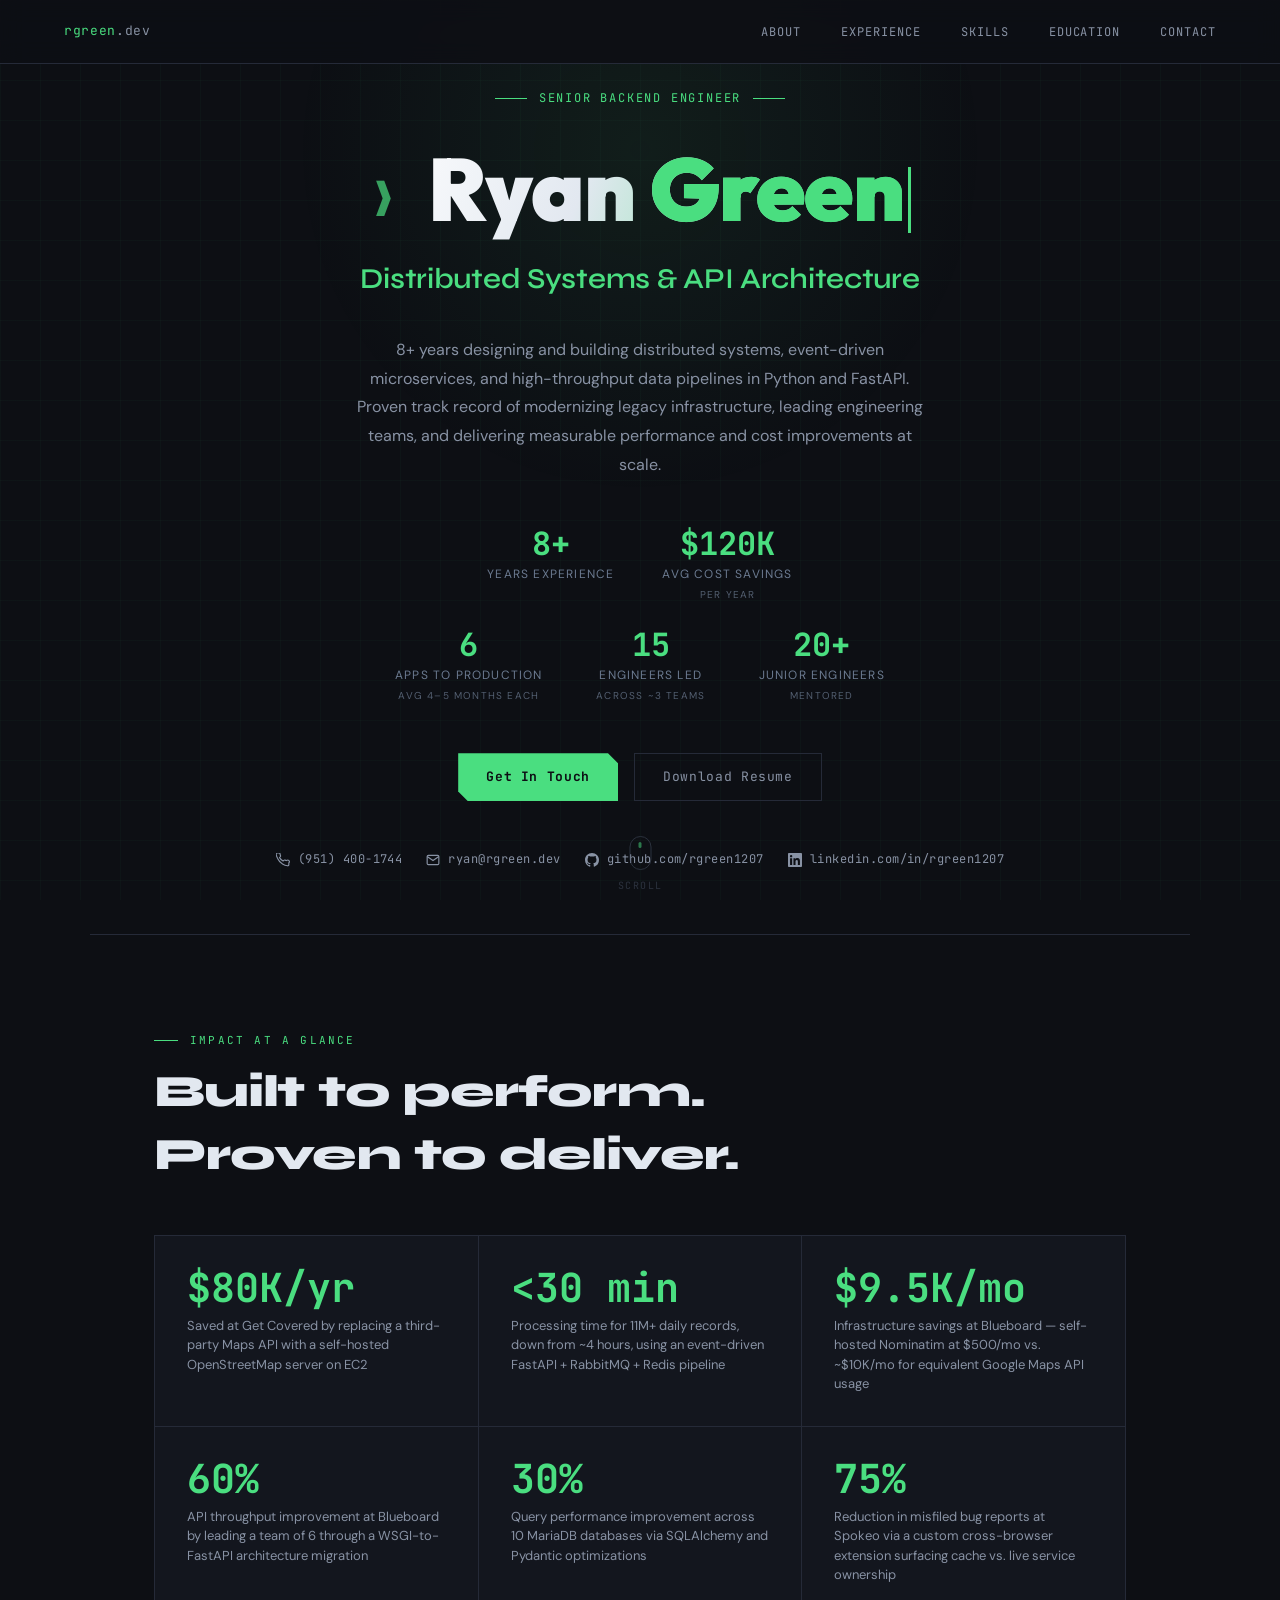
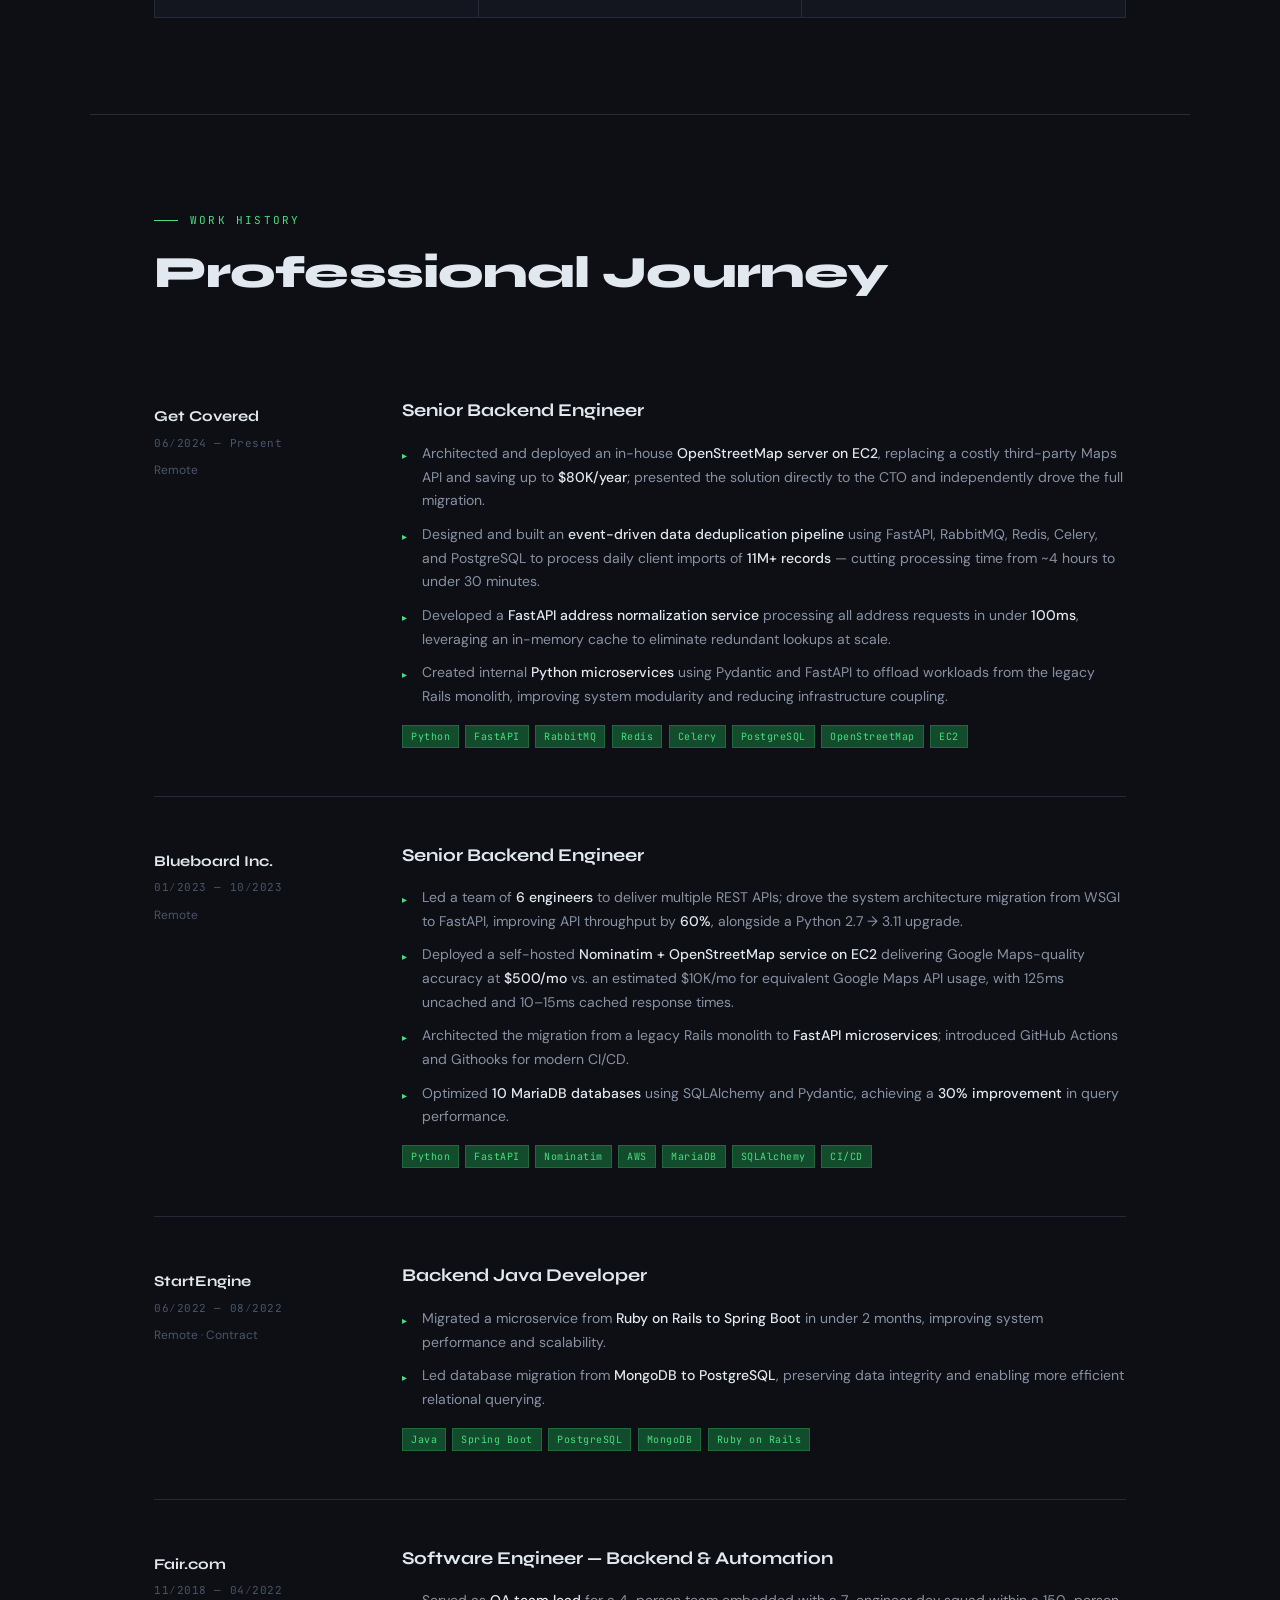
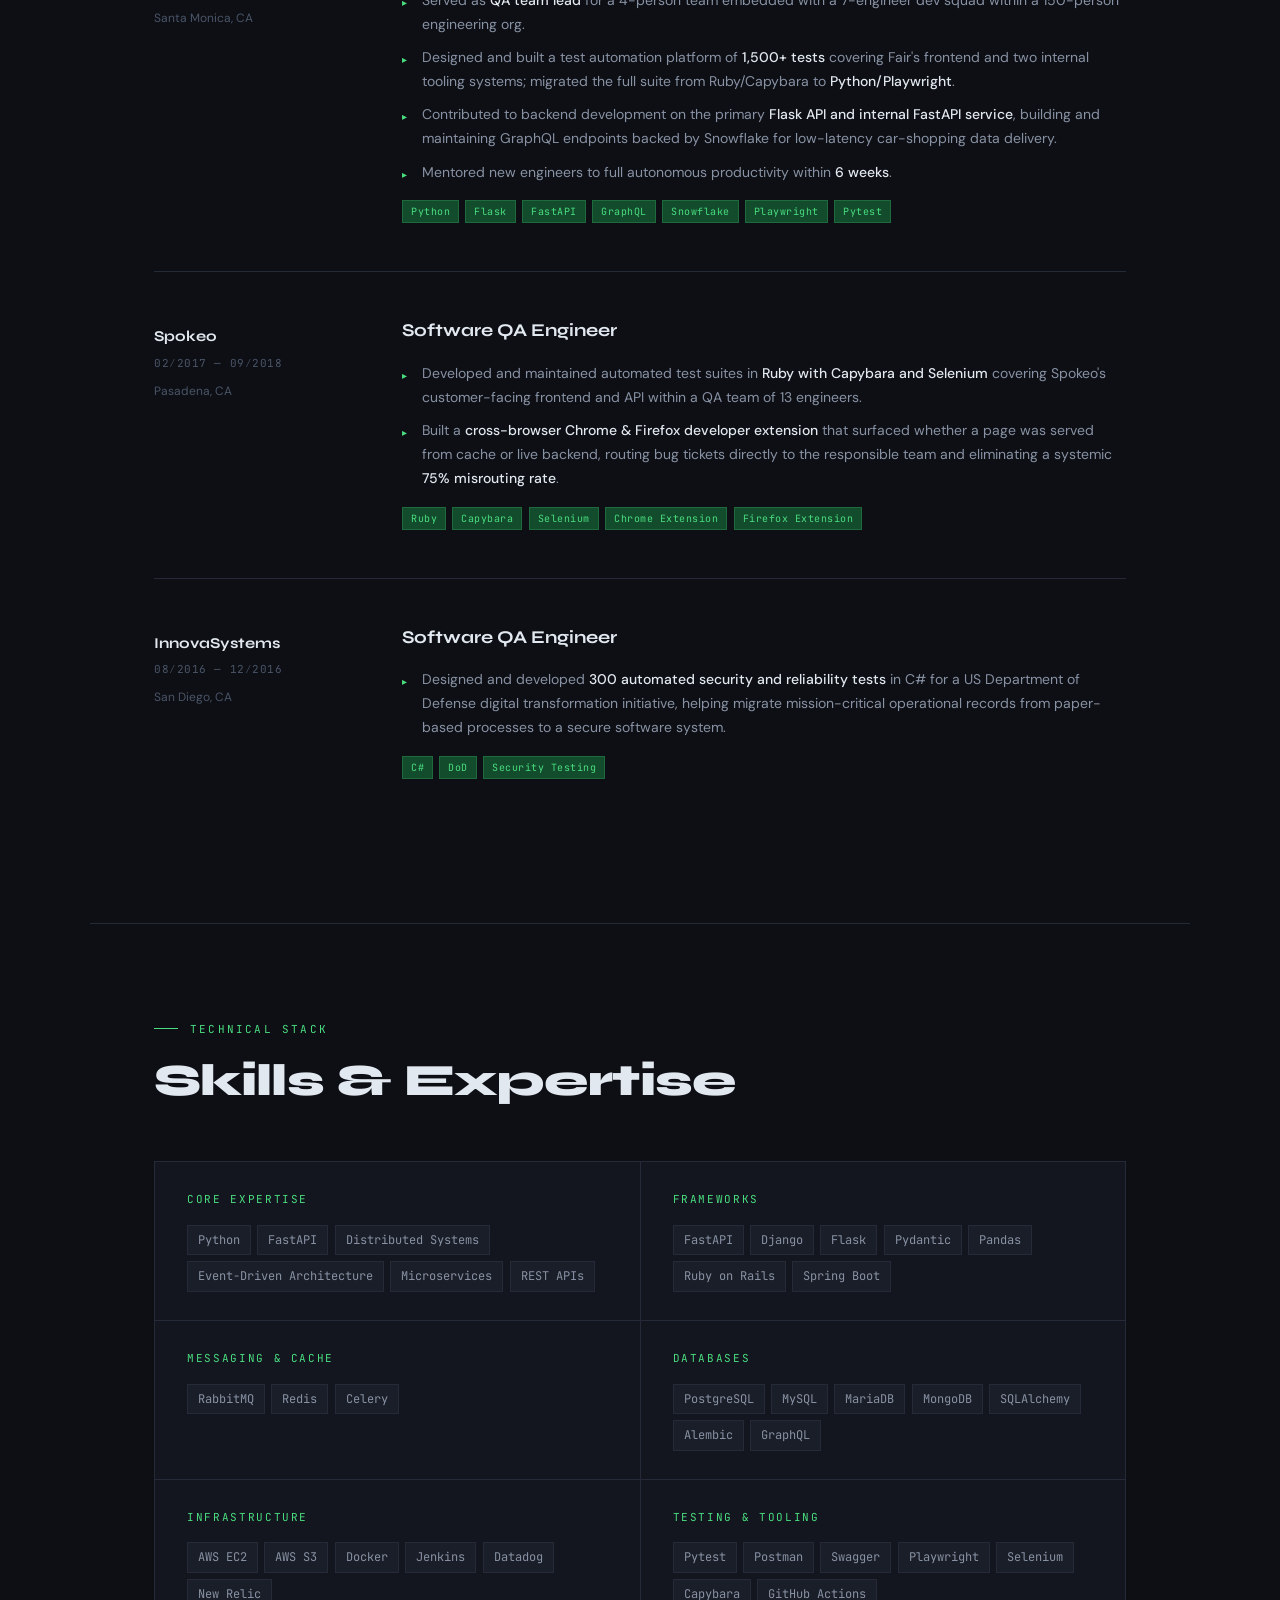
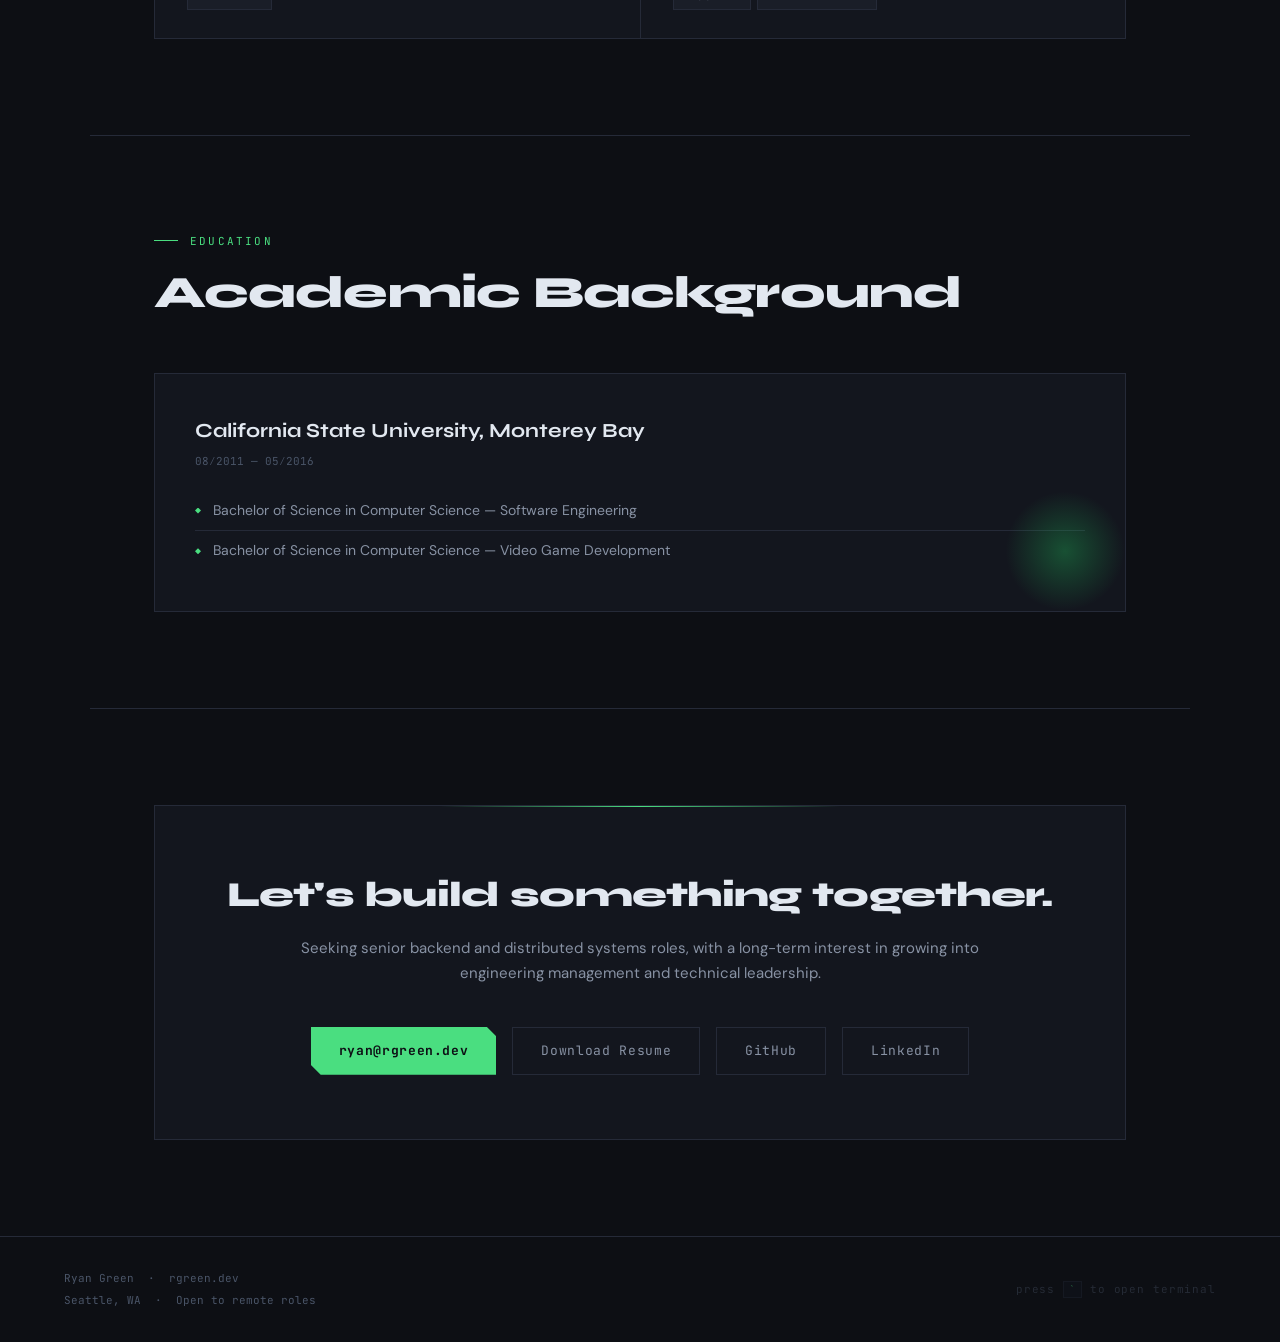
==== index.html @ dad0d062 "Update fmt.Println message from 'Hello' to 'Goodbye'" ====
<!DOCTYPE html>
<html lang="en">
<head>
  <meta charset="UTF-8">
  <meta name="viewport" content="width=device-width, initial-scale=1.0">
  <meta name="format-detection" content="telephone=no, date=no, address=no, email=no">
  <title>Ryan Green — Senior Backend Engineer</title>
  <link href="https://fonts.googleapis.com/css2?family=JetBrains+Mono:wght@300;400;500;700&family=Outfit:wght@700;800;900&family=Syne:wght@400;600;700;800&family=DM+Sans:ital,wght@0,300;0,400;0,500;1,300&display=swap" rel="stylesheet">
  <link rel="stylesheet" href="style.css">
</head>
<body>

  <!-- NAV -->
  <nav>
    <div class="nav-logo">rgreen<span>.dev</span></div>
    <ul class="nav-links">
      <li><a href="#about">About</a></li>
      <li><a href="#experience">Experience</a></li>
      <li><a href="#skills">Skills</a></li>
      <li><a href="#education">Education</a></li>
      <li><a href="#contact">Contact</a></li>
    </ul>
  </nav>

  <!-- HERO -->
  <div class="hero" id="about">
    <div class="hero-glow"></div>
    <div class="hero-content">
      <div class="hero-eyebrow">Senior Backend Engineer</div>
      <h1 class="hero-name" id="hero-name"><span class="hero-name-prompt">&#x276F;&nbsp;</span><span id="hero-name-text"><span id="name-ryan"></span><span id="name-green"></span></span><span class="hero-name-cursor" id="hero-cursor"></span></h1>
      <div class="hero-title">Distributed Systems &amp; API Architecture</div>
      <p class="hero-summary">
        8+ years designing and building distributed systems, event-driven microservices, and high-throughput data pipelines in Python and FastAPI. Proven track record of modernizing legacy infrastructure, leading engineering teams, and delivering measurable performance and cost improvements at scale.
      </p>
      <div class="hero-stats">
        <div class="hero-stats-row row-2">
          <div class="stat">
            <span class="stat-num">8+</span>
            <span class="stat-label">Years Experience</span>
          </div>
          <div class="stat">
            <span class="stat-num">$120K</span>
            <span class="stat-label">Avg Cost Savings<br><span style="font-size:10px;opacity:0.75">per year</span></span>
          </div>
        </div>
        <div class="hero-stats-row row-3">
          <div class="stat">
            <span class="stat-num">6</span>
            <span class="stat-label">Apps to Production<br><span style="font-size:10px;opacity:0.75">avg 4–5 months each</span></span>
          </div>
          <div class="stat">
            <span class="stat-num">15</span>
            <span class="stat-label">Engineers Led<br><span style="font-size:10px;opacity:0.75">across ~3 teams</span></span>
          </div>
          <div class="stat">
            <span class="stat-num">20+</span>
            <span class="stat-label">Junior Engineers<br><span style="font-size:10px;opacity:0.75">mentored</span></span>
          </div>
        </div>
      </div>
      <div class="hero-actions">
        <a href="mailto:ryan@rgreen.dev" class="btn-primary">Get In Touch</a>
        <a href="RyanGreen_Resume.pdf" class="btn-secondary" download>Download Resume</a>
      </div>
      <div class="contact-bar">
        <a href="tel:+19514001744" class="contact-link">
          <svg viewBox="0 0 24 24" fill="none" stroke="currentColor" stroke-width="2"><path d="M22 16.92v3a2 2 0 01-2.18 2 19.79 19.79 0 01-8.63-3.07A19.5 19.5 0 013.07 9.81a19.79 19.79 0 01-3.07-8.68A2 2 0 012 0h3a2 2 0 012 1.72c.127.96.361 1.903.7 2.81a2 2 0 01-.45 2.11L6.09 7.91a16 16 0 006 6l1.27-1.27a2 2 0 012.11-.45c.907.339 1.85.573 2.81.7A2 2 0 0122 16.92z"/></svg>
          (951) 400-1744
        </a>
        <a href="mailto:ryan@rgreen.dev" class="contact-link">
          <svg viewBox="0 0 24 24" fill="none" stroke="currentColor" stroke-width="2"><path d="M4 4h16c1.1 0 2 .9 2 2v12c0 1.1-.9 2-2 2H4c-1.1 0-2-.9-2-2V6c0-1.1.9-2 2-2z"/><polyline points="22,6 12,13 2,6"/></svg>
          <span class="__cf_email__" data-cfemail="02707b636c4270657067676c2c666774">ryan@rgreen.dev</span>
        </a>
        <a href="https://github.com/rgreen1207" class="contact-link" target="_blank">
          <svg viewBox="0 0 24 24" fill="currentColor"><path d="M12 0C5.37 0 0 5.37 0 12c0 5.31 3.435 9.795 8.205 11.385.6.105.825-.255.825-.57 0-.285-.015-1.23-.015-2.235-3.015.555-3.795-.735-4.035-1.41-.135-.345-.72-1.41-1.23-1.695-.42-.225-1.02-.78-.015-.795.945-.015 1.62.87 1.845 1.23 1.08 1.815 2.805 1.305 3.495.99.105-.78.42-1.305.765-1.605-2.67-.3-5.46-1.335-5.46-5.925 0-1.305.465-2.385 1.23-3.225-.12-.3-.54-1.53.12-3.18 0 0 1.005-.315 3.3 1.23.96-.27 1.98-.405 3-.405s2.04.135 3 .405c2.295-1.56 3.3-1.23 3.3-1.23.66 1.65.24 2.88.12 3.18.765.84 1.23 1.905 1.23 3.225 0 4.605-2.805 5.625-5.475 5.925.435.375.81 1.095.81 2.22 0 1.605-.015 2.895-.015 3.3 0 .315.225.69.825.57A12.02 12.02 0 0024 12c0-6.63-5.37-12-12-12z"/></svg>
          github.com/rgreen1207
        </a>
        <a href="https://linkedin.com/in/rgreen1207" class="contact-link" target="_blank">
          <svg viewBox="0 0 24 24" fill="currentColor"><path d="M20.447 20.452h-3.554v-5.569c0-1.328-.027-3.037-1.852-3.037-1.853 0-2.136 1.445-2.136 2.939v5.667H9.351V9h3.414v1.561h.046c.477-.9 1.637-1.85 3.37-1.85 3.601 0 4.267 2.37 4.267 5.455v6.286zM5.337 7.433a2.062 2.062 0 01-2.063-2.065 2.064 2.064 0 112.063 2.065zm1.782 13.019H3.555V9h3.564v11.452zM22.225 0H1.771C.792 0 0 .774 0 1.729v20.542C0 23.227.792 24 1.771 24h20.451C23.2 24 24 23.227 24 22.271V1.729C24 .774 23.2 0 22.222 0h.003z"/></svg>
          linkedin.com/in/rgreen1207
        </a>
      </div>
    </div>
    <div class="scroll-indicator">
      <div class="scroll-mouse"></div>
      <span>Scroll</span>
    </div>
  </div>

  <div class="divider"></div>

  <!-- HIGHLIGHTS -->
  <section id="highlights" style="padding-bottom: 0;">
    <div class="section-label">Impact at a Glance</div>
    <h2 class="section-title">Built to perform.<br>Proven to deliver.</h2>
    <div class="highlights reveal">
      <div class="highlight-card">
        <div class="highlight-num">$80K/yr</div>
        <div class="highlight-label">Saved at Get Covered by replacing a third-party Maps API with a self-hosted OpenStreetMap server on EC2</div>
      </div>
      <div class="highlight-card">
        <div class="highlight-num">&lt;30 min</div>
        <div class="highlight-label">Processing time for 11M+ daily records, down from ~4 hours, using an event-driven FastAPI + RabbitMQ + Redis pipeline</div>
      </div>
      <div class="highlight-card">
        <div class="highlight-num">$9.5K/mo</div>
        <div class="highlight-label">Infrastructure savings at Blueboard — self-hosted Nominatim at $500/mo vs. ~$10K/mo for equivalent Google Maps API usage</div>
      </div>
      <div class="highlight-card">
        <div class="highlight-num">60%</div>
        <div class="highlight-label">API throughput improvement at Blueboard by leading a team of 6 through a WSGI-to-FastAPI architecture migration</div>
      </div>
      <div class="highlight-card">
        <div class="highlight-num">30%</div>
        <div class="highlight-label">Query performance improvement across 10 MariaDB databases via SQLAlchemy and Pydantic optimizations</div>
      </div>
      <div class="highlight-card">
        <div class="highlight-num">75%</div>
        <div class="highlight-label">Reduction in misfiled bug reports at Spokeo via a custom cross-browser extension surfacing cache vs. live service ownership</div>
      </div>
    </div>
  </section>

  <div class="divider" style="margin-top: 6rem;"></div>

  <!-- EXPERIENCE -->
  <section id="experience">
    <div class="section-label">Work History</div>
    <h2 class="section-title">Professional Journey</h2>

    <div class="experience-list">

      <div class="exp-item reveal">
        <div class="exp-meta">
          <div class="exp-company">Get Covered</div>
          <div class="exp-dates"><span x-apple-data-detectors="false" style="-webkit-text-size-adjust:none;">06⁄2024 — Present</span></div>
          <div class="exp-location">Remote</div>
        </div>
        <div>
          <div class="exp-role">Senior Backend Engineer</div>
          <ul class="exp-bullets">
            <li>Architected and deployed an in-house <strong>OpenStreetMap server on EC2</strong>, replacing a costly third-party Maps API and saving up to <strong>$80K/year</strong>; presented the solution directly to the CTO and independently drove the full migration.</li>
            <li>Designed and built an <strong>event-driven data deduplication pipeline</strong> using FastAPI, RabbitMQ, Redis, Celery, and PostgreSQL to process daily client imports of <strong>11M+ records</strong> — cutting processing time from ~4 hours to under 30 minutes.</li>
            <li>Developed a <strong>FastAPI address normalization service</strong> processing all address requests in under <strong>100ms</strong>, leveraging an in-memory cache to eliminate redundant lookups at scale.</li>
            <li>Created internal <strong>Python microservices</strong> using Pydantic and FastAPI to offload workloads from the legacy Rails monolith, improving system modularity and reducing infrastructure coupling.</li>
          </ul>
          <div class="exp-tags">
            <span class="tag">Python</span><span class="tag">FastAPI</span><span class="tag">RabbitMQ</span><span class="tag">Redis</span><span class="tag">Celery</span><span class="tag">PostgreSQL</span><span class="tag">OpenStreetMap</span><span class="tag">EC2</span>
          </div>
        </div>
      </div>

      <div class="exp-item reveal">
        <div class="exp-meta">
          <div class="exp-company">Blueboard Inc.</div>
          <div class="exp-dates"><span x-apple-data-detectors="false" style="-webkit-text-size-adjust:none;">01⁄2023 — 10⁄2023</span></div>
          <div class="exp-location">Remote</div>
        </div>
        <div>
          <div class="exp-role">Senior Backend Engineer</div>
          <ul class="exp-bullets">
            <li>Led a team of <strong>6 engineers</strong> to deliver multiple REST APIs; drove the system architecture migration from WSGI to FastAPI, improving API throughput by <strong>60%</strong>, alongside a Python 2.7 → 3.11 upgrade.</li>
            <li>Deployed a self-hosted <strong>Nominatim + OpenStreetMap service on EC2</strong> delivering Google Maps-quality accuracy at <strong>$500/mo</strong> vs. an estimated $10K/mo for equivalent Google Maps API usage, with 125ms uncached and 10–15ms cached response times.</li>
            <li>Architected the migration from a legacy Rails monolith to <strong>FastAPI microservices</strong>; introduced GitHub Actions and Githooks for modern CI/CD.</li>
            <li>Optimized <strong>10 MariaDB databases</strong> using SQLAlchemy and Pydantic, achieving a <strong>30% improvement</strong> in query performance.</li>
          </ul>
          <div class="exp-tags">
            <span class="tag">Python</span><span class="tag">FastAPI</span><span class="tag">Nominatim</span><span class="tag">AWS</span><span class="tag">MariaDB</span><span class="tag">SQLAlchemy</span><span class="tag">CI/CD</span>
          </div>
        </div>
      </div>

      <div class="exp-item reveal">
        <div class="exp-meta">
          <div class="exp-company">StartEngine</div>
          <div class="exp-dates"><span x-apple-data-detectors="false" style="-webkit-text-size-adjust:none;">06⁄2022 — 08⁄2022</span></div>
          <div class="exp-location">Remote · Contract</div>
        </div>
        <div>
          <div class="exp-role">Backend Java Developer</div>
          <ul class="exp-bullets">
            <li>Migrated a microservice from <strong>Ruby on Rails to Spring Boot</strong> in under 2 months, improving system performance and scalability.</li>
            <li>Led database migration from <strong>MongoDB to PostgreSQL</strong>, preserving data integrity and enabling more efficient relational querying.</li>
          </ul>
          <div class="exp-tags">
            <span class="tag">Java</span><span class="tag">Spring Boot</span><span class="tag">PostgreSQL</span><span class="tag">MongoDB</span><span class="tag">Ruby on Rails</span>
          </div>
        </div>
      </div>

      <div class="exp-item reveal">
        <div class="exp-meta">
          <div class="exp-company">Fair.com</div>
          <div class="exp-dates"><span x-apple-data-detectors="false" style="-webkit-text-size-adjust:none;">11⁄2018 — 04⁄2022</span></div>
          <div class="exp-location">Santa Monica, CA</div>
        </div>
        <div>
          <div class="exp-role">Software Engineer — Backend &amp; Automation</div>
          <ul class="exp-bullets">
            <li>Served as <strong>QA team lead</strong> for a 4-person team embedded with a 7-engineer dev squad within a 150-person engineering org.</li>
            <li>Designed and built a test automation platform of <strong>1,500+ tests</strong> covering Fair's frontend and two internal tooling systems; migrated the full suite from Ruby/Capybara to <strong>Python/Playwright</strong>.</li>
            <li>Contributed to backend development on the primary <strong>Flask API and internal FastAPI service</strong>, building and maintaining GraphQL endpoints backed by Snowflake for low-latency car-shopping data delivery.</li>
            <li>Mentored new engineers to full autonomous productivity within <strong>6 weeks</strong>.</li>
          </ul>
          <div class="exp-tags">
            <span class="tag">Python</span><span class="tag">Flask</span><span class="tag">FastAPI</span><span class="tag">GraphQL</span><span class="tag">Snowflake</span><span class="tag">Playwright</span><span class="tag">Pytest</span>
          </div>
        </div>
      </div>

      <div class="exp-item reveal">
        <div class="exp-meta">
          <div class="exp-company">Spokeo</div>
          <div class="exp-dates"><span x-apple-data-detectors="false" style="-webkit-text-size-adjust:none;">02⁄2017 — 09⁄2018</span></div>
          <div class="exp-location">Pasadena, CA</div>
        </div>
        <div>
          <div class="exp-role">Software QA Engineer</div>
          <ul class="exp-bullets">
            <li>Developed and maintained automated test suites in <strong>Ruby with Capybara and Selenium</strong> covering Spokeo's customer-facing frontend and API within a QA team of 13 engineers.</li>
            <li>Built a <strong>cross-browser Chrome &amp; Firefox developer extension</strong> that surfaced whether a page was served from cache or live backend, routing bug tickets directly to the responsible team and eliminating a systemic <strong>75% misrouting rate</strong>.</li>
          </ul>
          <div class="exp-tags">
            <span class="tag">Ruby</span><span class="tag">Capybara</span><span class="tag">Selenium</span><span class="tag">Chrome Extension</span><span class="tag">Firefox Extension</span>
          </div>
        </div>
      </div>

      <div class="exp-item reveal">
        <div class="exp-meta">
          <div class="exp-company">InnovaSystems</div>
          <div class="exp-dates"><span x-apple-data-detectors="false" style="-webkit-text-size-adjust:none;">08⁄2016 — 12⁄2016</span></div>
          <div class="exp-location">San Diego, CA</div>
        </div>
        <div>
          <div class="exp-role">Software QA Engineer</div>
          <ul class="exp-bullets">
            <li>Designed and developed <strong>300 automated security and reliability tests</strong> in C# for a US Department of Defense digital transformation initiative, helping migrate mission-critical operational records from paper-based processes to a secure software system.</li>
          </ul>
          <div class="exp-tags">
            <span class="tag">C#</span><span class="tag">DoD</span><span class="tag">Security Testing</span>
          </div>
        </div>
      </div>

    </div>
  </section>

  <div class="divider"></div>

  <!-- SKILLS -->
  <section id="skills">
    <div class="section-label">Technical Stack</div>
    <h2 class="section-title">Skills &amp; Expertise</h2>
    <div class="skills-grid reveal">
      <div class="skill-group">
        <div class="skill-group-name">Core Expertise</div>
        <div class="skill-pills">
          <span class="skill-pill">Python</span>
          <span class="skill-pill">FastAPI</span>
          <span class="skill-pill">Distributed Systems</span>
          <span class="skill-pill">Event-Driven Architecture</span>
          <span class="skill-pill">Microservices</span>
          <span class="skill-pill">REST APIs</span>
        </div>
      </div>
      <div class="skill-group">
        <div class="skill-group-name">Frameworks</div>
        <div class="skill-pills">
          <span class="skill-pill">FastAPI</span>
          <span class="skill-pill">Django</span>
          <span class="skill-pill">Flask</span>
          <span class="skill-pill">Pydantic</span>
          <span class="skill-pill">Pandas</span>
          <span class="skill-pill">Ruby on Rails</span>
          <span class="skill-pill">Spring Boot</span>
        </div>
      </div>
      <div class="skill-group">
        <div class="skill-group-name">Messaging &amp; Cache</div>
        <div class="skill-pills">
          <span class="skill-pill">RabbitMQ</span>
          <span class="skill-pill">Redis</span>
          <span class="skill-pill">Celery</span>
        </div>
      </div>
      <div class="skill-group">
        <div class="skill-group-name">Databases</div>
        <div class="skill-pills">
          <span class="skill-pill">PostgreSQL</span>
          <span class="skill-pill">MySQL</span>
          <span class="skill-pill">MariaDB</span>
          <span class="skill-pill">MongoDB</span>
          <span class="skill-pill">SQLAlchemy</span>
          <span class="skill-pill">Alembic</span>
          <span class="skill-pill">GraphQL</span>
        </div>
      </div>
      <div class="skill-group">
        <div class="skill-group-name">Infrastructure</div>
        <div class="skill-pills">
          <span class="skill-pill">AWS EC2</span>
          <span class="skill-pill">AWS S3</span>
          <span class="skill-pill">Docker</span>
          <span class="skill-pill">Jenkins</span>
          <span class="skill-pill">Datadog</span>
          <span class="skill-pill">New Relic</span>
        </div>
      </div>
      <div class="skill-group">
        <div class="skill-group-name">Testing &amp; Tooling</div>
        <div class="skill-pills">
          <span class="skill-pill">Pytest</span>
          <span class="skill-pill">Postman</span>
          <span class="skill-pill">Swagger</span>
          <span class="skill-pill">Playwright</span>
          <span class="skill-pill">Selenium</span>
          <span class="skill-pill">Capybara</span>
          <span class="skill-pill">GitHub Actions</span>
        </div>
      </div>
    </div>
  </section>

  <div class="divider"></div>

  <!-- EDUCATION -->
  <section id="education">
    <div class="section-label">Education</div>
    <h2 class="section-title">Academic Background</h2>
    <div class="edu-card reveal">
      <div class="edu-school">California State University, Monterey Bay</div>
      <div class="edu-dates"><span x-apple-data-detectors="false" style="-webkit-text-size-adjust:none;">08⁄2011 — 05⁄2016</span></div>
      <div class="edu-degree">Bachelor of Science in Computer Science — Software Engineering</div>
      <div class="edu-degree">Bachelor of Science in Computer Science — Video Game Development</div>
    </div>
  </section>

  <div class="divider"></div>

  <!-- CTA -->
  <div class="cta-section" id="contact">
    <div class="cta-inner reveal">
      <h2>Let's build something together.</h2>
      <p>Seeking senior backend and distributed systems roles, with a long-term interest in growing into engineering management and technical leadership.</p>
      <div class="cta-buttons">
        <a href="mailto:ryan@rgreen.dev" class="btn-primary">ryan@rgreen.dev</a>
        <a href="RyanGreen_Resume.pdf" class="btn-secondary" download>Download Resume</a>
        <a href="https://github.com/rgreen1207" class="btn-secondary" target="_blank">GitHub</a>
        <a href="https://linkedin.com/in/rgreen1207" class="btn-secondary" target="_blank">LinkedIn</a>
      </div>
    </div>
  </div>

  <!-- FOOTER -->
  <footer>
    <div class="footer-left">
      <p>Ryan Green &nbsp;·&nbsp; rgreen.dev</p>
      <p>Seattle, WA &nbsp;·&nbsp; Open to remote roles</p>
    </div>
    <p class="footer-hint" onclick="toggleCLI()" title="Open terminal">press <kbd>`</kbd> to open terminal</p>
  </footer>
  <!-- Core scripts -->
  <script src="games/engine.js"></script>
  <script src="games/snake.js"></script>
  <script src="games/invaders.js"></script>
  <script src="games/centipede.js"></script>
  <script src="games/missile.js"></script>
  <script src="main.js"></script>
</body>
</html>
---- style.css ----
:root {
      --bg:        #0d0f14;
      --bg2:       #13161e;
      --bg3:       #1a1e28;
      --border:    #252a38;
      --green:     #4ade80;
      --green-dim: #22c55e55;
      --amber:     #fbbf24;
      --text:      #e2e8f0;
      --text-dim:  #8892a4;
      --text-mute: #4a5568;
      --mono:      'JetBrains Mono', monospace;
      --display:   'Syne', sans-serif;
      --body:      'DM Sans', sans-serif;
    }

    *, *::before, *::after { box-sizing: border-box; margin: 0; padding: 0; }

    html { scroll-behavior: smooth; }

    body {
      background: var(--bg);
      color: var(--text);
      font-family: var(--body);
      font-size: 15px;
      line-height: 1.7;
      overflow-x: hidden;
    }

    /* ── GRID NOISE OVERLAY ── */
    body::before {
      content: '';
      position: fixed;
      inset: 0;
      background-image:
        linear-gradient(rgba(74,222,128,0.03) 1px, transparent 1px),
        linear-gradient(90deg, rgba(74,222,128,0.03) 1px, transparent 1px);
      background-size: 40px 40px;
      pointer-events: none;
      z-index: 0;
    }

    /* ── NAV ── */
    nav {
      position: fixed;
      top: 0; left: 0; right: 0;
      z-index: 100;
      display: flex;
      align-items: center;
      justify-content: space-between;
      padding: 0 4rem;
      height: 64px;
      background: rgba(13,15,20,0.85);
      backdrop-filter: blur(12px);
      border-bottom: 1px solid var(--border);
    }

    .nav-logo {
      font-family: var(--mono);
      font-size: 13px;
      color: var(--green);
      letter-spacing: 0.05em;
    }

    .nav-logo span { color: var(--text-dim); }

    .nav-links {
      display: flex;
      gap: 2.5rem;
      list-style: none;
    }

    .nav-links a {
      font-family: var(--mono);
      font-size: 12px;
      color: var(--text-dim);
      text-decoration: none;
      letter-spacing: 0.08em;
      text-transform: uppercase;
      transition: color 0.2s;
    }

    .nav-links a:hover { color: var(--green); }

    /* ── HERO ── */
    .hero {
      position: relative;
      min-height: 100vh;
      display: flex;
      align-items: center;
      justify-content: center;
      padding: 5.5rem 4rem 4rem;
      overflow: hidden;
      text-align: center;
    }

    .hero-glow {
      position: absolute;
      top: -200px; left: 50%;
      transform: translateX(-50%);
      width: 700px; height: 700px;
      background: radial-gradient(circle, rgba(74,222,128,0.07) 0%, transparent 70%);
      pointer-events: none;
    }

    .hero-content {
      position: relative;
      max-width: 800px;
      z-index: 1;
      display: flex;
      flex-direction: column;
      align-items: center;
    }

    .hero-eyebrow {
      font-family: var(--mono);
      font-size: 12px;
      color: var(--green);
      letter-spacing: 0.15em;
      text-transform: uppercase;
      margin-bottom: 1.5rem;
      display: flex;
      align-items: center;
      justify-content: center;
      gap: 0.75rem;
    }

    .hero-eyebrow::before,
    .hero-eyebrow::after {
      content: '';
      display: block;
      width: 32px; height: 1px;
      background: var(--green);
    }

    h1.hero-name {
      font-family: 'Outfit', sans-serif;
      font-size: clamp(3rem, 7vw, 5.5rem);
      font-weight: 900;
      line-height: 1.3;
      letter-spacing: -0.01em;
      margin-bottom: 0.5rem;
      background: linear-gradient(110deg, #ffffff 0%, #e2e8f0 40%, #4ade80 100%);
      -webkit-background-clip: text;
      -webkit-text-fill-color: transparent;
      background-clip: text;
      position: relative;
      overflow: visible;
    }

    .hero-name-prompt {
      font-family: var(--mono);
      font-size: 0.55em;
      color: var(--green);
      -webkit-text-fill-color: var(--green);
      vertical-align: middle;
      opacity: 0.7;
      margin-right: 2px;
    }

    .hero-name-cursor {
      display: inline-block;
      width: 3px;
      height: 0.75em;
      background: var(--green);
      margin-left: 4px;
      vertical-align: middle;
      -webkit-text-fill-color: initial;
      animation: blink 0.7s step-end infinite;
      transition: opacity 0.5s ease;
    }

    @keyframes blink {
      0%, 100% { opacity: 1; }
      50% { opacity: 0; }
    }

    .hero-title {
      font-family: var(--display);
      font-size: clamp(1.2rem, 3vw, 1.8rem);
      font-weight: 600;
      color: var(--green);
      margin-bottom: 2rem;
      letter-spacing: -0.01em;
    }

    .hero-summary {
      font-size: 16px;
      color: var(--text-dim);
      max-width: 580px;
      line-height: 1.8;
      margin-bottom: 3rem;
      text-align: center;
    }

    .hero-stats {
      display: flex;
      flex-direction: column;
      gap: 1.5rem;
      margin-bottom: 3rem;
    }

    .hero-stats-row {
      display: flex;
      gap: 3rem;
    }

    .hero-stats-row.row-2 {
      justify-content: center;
    }

    .hero-stats-row.row-3 {
      justify-content: center;
    }

    .stat {
      display: flex;
      flex-direction: column;
      min-width: 120px;
    }

    .stat-num {
      font-family: var(--mono);
      font-size: 2rem;
      font-weight: 700;
      color: var(--green);
      line-height: 1;
    }

    .stat-label {
      font-size: 12px;
      color: #6b7a90;
      text-transform: uppercase;
      letter-spacing: 0.1em;
      margin-top: 4px;
    }

    .hero-actions {
      display: flex;
      gap: 1rem;
      flex-wrap: wrap;
      justify-content: center;
    }

    /* ── SCROLL INDICATOR ── */
    .scroll-indicator {
      position: absolute;
      bottom: 2.5rem;
      left: 50%;
      transform: translateX(-50%);
      display: flex;
      flex-direction: column;
      align-items: center;
      gap: 0.4rem;
      opacity: 0.5;
      transition: opacity 0.2s;
      z-index: 1;
      pointer-events: none;
    }

    .scroll-indicator span {
      font-family: var(--mono);
      font-size: 10px;
      color: var(--text-mute);
      letter-spacing: 0.15em;
      text-transform: uppercase;
    }

    .scroll-mouse {
      width: 22px; height: 34px;
      border: 1px solid var(--text-mute);
      border-radius: 11px;
      display: flex;
      justify-content: center;
      padding-top: 5px;
    }

    .scroll-mouse::before {
      content: '';
      width: 3px; height: 6px;
      background: var(--green);
      border-radius: 2px;
      animation: scroll-bob 1.6s ease-in-out infinite;
    }

    @keyframes scroll-bob {
      0%, 100% { transform: translateY(0); opacity: 1; }
      50%       { transform: translateY(6px); opacity: 0.3; }
    }

    .btn-primary {
      display: inline-flex;
      align-items: center;
      gap: 0.5rem;
      padding: 0.75rem 1.75rem;
      background: var(--green);
      color: #0d0f14;
      font-family: var(--mono);
      font-size: 13px;
      font-weight: 700;
      text-decoration: none;
      letter-spacing: 0.05em;
      border: none;
      cursor: pointer;
      transition: all 0.2s;
      clip-path: polygon(0 0, calc(100% - 10px) 0, 100% 10px, 100% 100%, 10px 100%, 0 calc(100% - 10px));
    }

    .btn-primary:hover {
      background: #86efac;
      transform: translateY(-2px);
    }

    .btn-secondary {
      display: inline-flex;
      align-items: center;
      gap: 0.5rem;
      padding: 0.75rem 1.75rem;
      background: transparent;
      color: var(--text-dim);
      font-family: var(--mono);
      font-size: 13px;
      text-decoration: none;
      letter-spacing: 0.05em;
      border: 1px solid var(--border);
      cursor: pointer;
      transition: all 0.2s;
    }

    .btn-secondary:hover {
      border-color: var(--green);
      color: var(--green);
    }

    /* ── CONTACT BAR ── */
    .contact-bar {
      display: flex;
      gap: 1.5rem;
      margin-top: 3rem;
      flex-wrap: wrap;
      justify-content: center;
    }

    .contact-link {
      display: flex;
      align-items: center;
      gap: 0.5rem;
      font-family: var(--mono);
      font-size: 12px;
      color: var(--text-dim);
      text-decoration: none;
      transition: color 0.2s;
      letter-spacing: 0.04em;
    }

    .contact-link:hover { color: var(--green); }

    .contact-link svg { width: 14px; height: 14px; flex-shrink: 0; }

    /* ── SECTION BASE ── */
    section {
      position: relative;
      z-index: 1;
      padding: 6rem 4rem;
      max-width: 1100px;
      margin: 0 auto;
    }

    .section-label {
      font-family: var(--mono);
      font-size: 11px;
      color: var(--green);
      letter-spacing: 0.2em;
      text-transform: uppercase;
      margin-bottom: 0.75rem;
      display: flex;
      align-items: center;
      gap: 0.75rem;
    }

    .section-label::before {
      content: '';
      display: block;
      width: 24px; height: 1px;
      background: var(--green);
    }

    h2.section-title {
      font-family: var(--display);
      font-size: clamp(1.8rem, 4vw, 2.8rem);
      font-weight: 800;
      color: var(--text);
      letter-spacing: -0.02em;
      line-height: 1.4;
      margin-bottom: 3rem;
      position: relative;
      z-index: 10;
    }

    /* ── HIGHLIGHTS ── */
    .highlights {
      display: grid;
      grid-template-columns: repeat(3, 1fr);
      gap: 1px;
      background: var(--border);
      border: 1px solid var(--border);
      margin-bottom: 4rem;
    }

    .highlight-card {
      background: var(--bg2);
      padding: 2rem;
      position: relative;
      transition: background 0.2s;
    }

    .highlight-card:hover { background: var(--bg3); }

    .highlight-card::before {
      content: '';
      position: absolute;
      top: 0; left: 0; right: 0;
      height: 2px;
      background: linear-gradient(90deg, var(--green), transparent);
      opacity: 0;
      transition: opacity 0.3s;
    }

    .highlight-card:hover::before { opacity: 1; }

    .highlight-num {
      font-family: var(--mono);
      font-size: 2.5rem;
      font-weight: 700;
      color: var(--green);
      line-height: 1;
      margin-bottom: 0.5rem;
    }

    .highlight-label {
      font-size: 13px;
      color: var(--text-dim);
      line-height: 1.5;
    }

    /* ── EXPERIENCE ── */
    .experience-list {
      display: flex;
      flex-direction: column;
      gap: 0;
    }

    .exp-item {
      display: grid;
      grid-template-columns: 200px 1fr;
      gap: 0 3rem;
      padding: 3rem 0;
      border-bottom: 1px solid var(--border);
      position: relative;
    }

    .exp-item:last-child { border-bottom: none; }

    .exp-meta {
      padding-top: 4px;
    }

    .exp-company {
      font-family: var(--display);
      font-size: 15px;
      font-weight: 700;
      color: var(--text);
      margin-bottom: 0.25rem;
    }

    .exp-dates {
      font-family: var(--mono);
      font-size: 11px;
      color: var(--text-mute);
      letter-spacing: 0.05em;
      margin-bottom: 0.5rem;
    }

    .exp-location {
      font-size: 12px;
      color: var(--text-mute);
    }

    .exp-role {
      font-family: var(--display);
      font-size: 18px;
      font-weight: 700;
      color: var(--text);
      margin-bottom: 1.25rem;
      line-height: 1.2;
    }

    .exp-bullets {
      list-style: none;
      display: flex;
      flex-direction: column;
      gap: 0.6rem;
    }

    .exp-bullets li {
      font-size: 14px;
      color: var(--text-dim);
      line-height: 1.7;
      padding-left: 1.25rem;
      position: relative;
    }

    .exp-bullets li::before {
      content: '▸';
      position: absolute;
      left: 0;
      color: var(--green);
      font-size: 10px;
      top: 5px;
    }

    .exp-bullets li strong {
      color: var(--text);
      font-weight: 500;
    }

    .exp-tags {
      display: flex;
      flex-wrap: wrap;
      gap: 0.4rem;
      margin-top: 1rem;
    }

    .tag {
      font-family: var(--mono);
      font-size: 10px;
      color: var(--green);
      background: var(--green-dim);
      padding: 2px 8px;
      letter-spacing: 0.05em;
      border: 1px solid rgba(74,222,128,0.2);
    }

    /* ── SKILLS ── */
    .skills-grid {
      display: grid;
      grid-template-columns: repeat(2, 1fr);
      gap: 1px;
      background: var(--border);
      border: 1px solid var(--border);
    }

    .skill-group {
      background: var(--bg2);
      padding: 1.75rem 2rem;
      transition: background 0.2s;
    }

    .skill-group:hover { background: var(--bg3); }

    .skill-group-name {
      font-family: var(--mono);
      font-size: 11px;
      color: var(--green);
      letter-spacing: 0.15em;
      text-transform: uppercase;
      margin-bottom: 1rem;
    }

    .skill-pills {
      display: flex;
      flex-wrap: wrap;
      gap: 0.4rem;
    }

    .skill-pill {
      font-family: var(--mono);
      font-size: 12px;
      color: var(--text-dim);
      background: var(--bg3);
      padding: 4px 10px;
      border: 1px solid var(--border);
      transition: all 0.15s;
      white-space: nowrap;
    }

    .skill-pill:hover {
      border-color: var(--green);
      color: var(--green);
    }

    /* ── EDUCATION ── */
    .edu-card {
      background: var(--bg2);
      border: 1px solid var(--border);
      padding: 2.5rem;
      position: relative;
    }

    .edu-card::after {
      content: '';
      position: absolute;
      bottom: 0; right: 0;
      width: 120px; height: 120px;
      background: radial-gradient(circle, var(--green-dim) 0%, transparent 70%);
    }

    .edu-school {
      font-family: var(--display);
      font-size: 20px;
      font-weight: 700;
      color: var(--text);
      margin-bottom: 0.25rem;
    }

    .edu-dates {
      font-family: var(--mono);
      font-size: 11px;
      color: var(--text-mute);
      margin-bottom: 1.25rem;
    }

    .edu-degree {
      font-size: 14px;
      color: var(--text-dim);
      padding: 0.5rem 0;
      border-bottom: 1px solid var(--border);
      display: flex;
      align-items: center;
      gap: 0.75rem;
    }

    .edu-degree:last-child { border-bottom: none; }

    .edu-degree::before {
      content: '';
      display: block;
      width: 6px; height: 6px;
      background: var(--green);
      flex-shrink: 0;
      clip-path: polygon(50% 0%, 100% 50%, 50% 100%, 0% 50%);
    }

    /* ── CTA ── */
    .cta-section {
      position: relative;
      z-index: 1;
      padding: 6rem 4rem;
      max-width: 1100px;
      margin: 0 auto;
      text-align: center;
    }

    .cta-inner {
      background: var(--bg2);
      border: 1px solid var(--border);
      padding: 4rem;
      position: relative;
    }

    .cta-inner::before {
      content: '';
      position: absolute;
      top: 0; left: 50%;
      transform: translateX(-50%);
      width: 400px; height: 1px;
      background: linear-gradient(90deg, transparent, var(--green), transparent);
    }

    .cta-inner h2 {
      font-family: var(--display);
      font-size: 2.2rem;
      font-weight: 800;
      color: var(--text);
      margin-bottom: 1rem;
      letter-spacing: -0.02em;
      line-height: 1.4;
      position: relative;
      z-index: 10;
    }

    .cta-inner p {
      color: var(--text-dim);
      max-width: 720px;
      margin: 0 auto 2.5rem;
      font-size: 15px;
    }

    .cta-buttons {
      display: flex;
      gap: 1rem;
      justify-content: center;
      flex-wrap: wrap;
    }

    /* ── FOOTER ── */
    footer {
      position: relative;
      z-index: 1;
      border-top: 1px solid var(--border);
      padding: 2rem 4rem;
      display: flex;
      align-items: center;
      justify-content: space-between;
    }

    .footer-left {
      display: flex;
      flex-direction: column;
      gap: 0.25rem;
    }

    footer p {
      font-family: var(--mono);
      font-size: 11px;
      color: var(--text-mute);
    }

    .footer-hint {
      cursor: pointer;
      opacity: 0.4;
      transition: opacity 0.2s;
      letter-spacing: 0.08em;
    }

    .footer-hint:hover { opacity: 0.9; }

    .footer-hint kbd {
      font-family: var(--mono);
      font-size: 10px;
      color: var(--green);
      border: 1px solid var(--border);
      padding: 1px 5px;
      background: var(--bg2);
    }

    /* ── DIVIDER ── */
    .divider {
      max-width: 1100px;
      margin: 0 auto;
      padding: 0 4rem;
      height: 1px;
      background: var(--border);
    }

    /* ── SCROLL ANIMATIONS ── */
    .reveal {
      opacity: 0;
      transform: translateY(24px);
      transition: opacity 0.6s ease, transform 0.6s ease;
    }

    .reveal.visible {
      opacity: 1;
      transform: translateY(0);
    }

    /* ── RESPONSIVE ── */
    @media (max-width: 768px) {
      nav { padding: 0 1.5rem; }
      .nav-links { display: none; }
      .hero { padding: 7rem 2rem 3rem; }
      section { padding: 4rem 2rem; }
      .exp-item { grid-template-columns: 1fr; gap: 0.5rem; }
      .highlights { grid-template-columns: 1fr; }
      .skills-grid { grid-template-columns: 1fr; }
      .cta-section { padding: 4rem 2rem; }
      .cta-inner { padding: 2.5rem 2rem; }
      footer { padding: 2rem 2rem; flex-direction: column; gap: 1rem; text-align: center; }
      .hero-stats-row { flex-wrap: wrap; justify-content: center; gap: 2rem; }
      h2.section-title { font-size: 1.8rem; }
      .highlight-card { padding: 1.5rem; }
      .skill-group { padding: 1.25rem 1.5rem; }
      .scroll-indicator { display: none; }
      .packages-grid { grid-template-columns: 1fr; }
    }

    /* ── Open Source Packages ── */

    .packages-grid {
      display: grid;
      grid-template-columns: repeat(auto-fit, minmax(280px, 1fr));
      gap: 1px;
      background: var(--border);
      border: 1px solid var(--border);
    }

    .package-card {
      background: var(--bg2);
      padding: 2rem;
      display: flex;
      flex-direction: column;
      gap: 1.25rem;
      transition: background 0.2s;
      position: relative;
    }

    .package-card::before {
      content: '';
      position: absolute;
      top: 0; left: 0; right: 0;
      height: 2px;
      background: linear-gradient(90deg, var(--green), transparent);
      opacity: 0;
      transition: opacity 0.3s;
    }

    .package-card:hover { background: var(--bg3); }
    .package-card:hover::before { opacity: 1; }

    .package-header {
      display: flex;
      align-items: center;
      gap: 1rem;
    }

    .package-icon {
      width: 40px;
      height: 40px;
      background: var(--green-dim);
      border: 1px solid rgba(74,222,128,0.3);
      display: flex;
      align-items: center;
      justify-content: center;
      font-size: 1rem;
      color: var(--green);
      flex-shrink: 0;
    }

    .package-name {
      font-family: var(--mono);
      font-size: 14px;
      font-weight: 700;
      color: var(--text);
      letter-spacing: 0.03em;
    }

    .package-pip {
      font-family: var(--mono);
      font-size: 11px;
      color: var(--green);
      margin-top: 3px;
      opacity: 0.7;
    }

    .package-desc {
      font-size: 13px;
      color: var(--text-dim);
      line-height: 1.7;
      flex-grow: 1;
    }

    .package-desc code {
      font-family: var(--mono);
      font-size: 11px;
      color: var(--green);
      background: var(--green-dim);
      padding: 1px 5px;
      border: 1px solid rgba(74,222,128,0.2);
    }

    .package-tags {
      display: flex;
      flex-wrap: wrap;
      gap: 0.4rem;
    }

    .package-tag {
      font-family: var(--mono);
      font-size: 10px;
      color: var(--green);
      background: var(--green-dim);
      padding: 2px 8px;
      border: 1px solid rgba(74,222,128,0.2);
      letter-spacing: 0.05em;
    }

    .package-links {
      display: flex;
      gap: 0.75rem;
      margin-top: auto;
    }

    .package-link {
      display: inline-flex;
      align-items: center;
      gap: 0.4rem;
      font-family: var(--mono);
      font-size: 11px;
      color: var(--text-dim);
      text-decoration: none;
      padding: 4px 12px;
      border: 1px solid var(--border);
      letter-spacing: 0.05em;
      transition: all 0.2s;
    }

    .package-link:hover {
      border-color: var(--green);
      color: var(--green);
    }
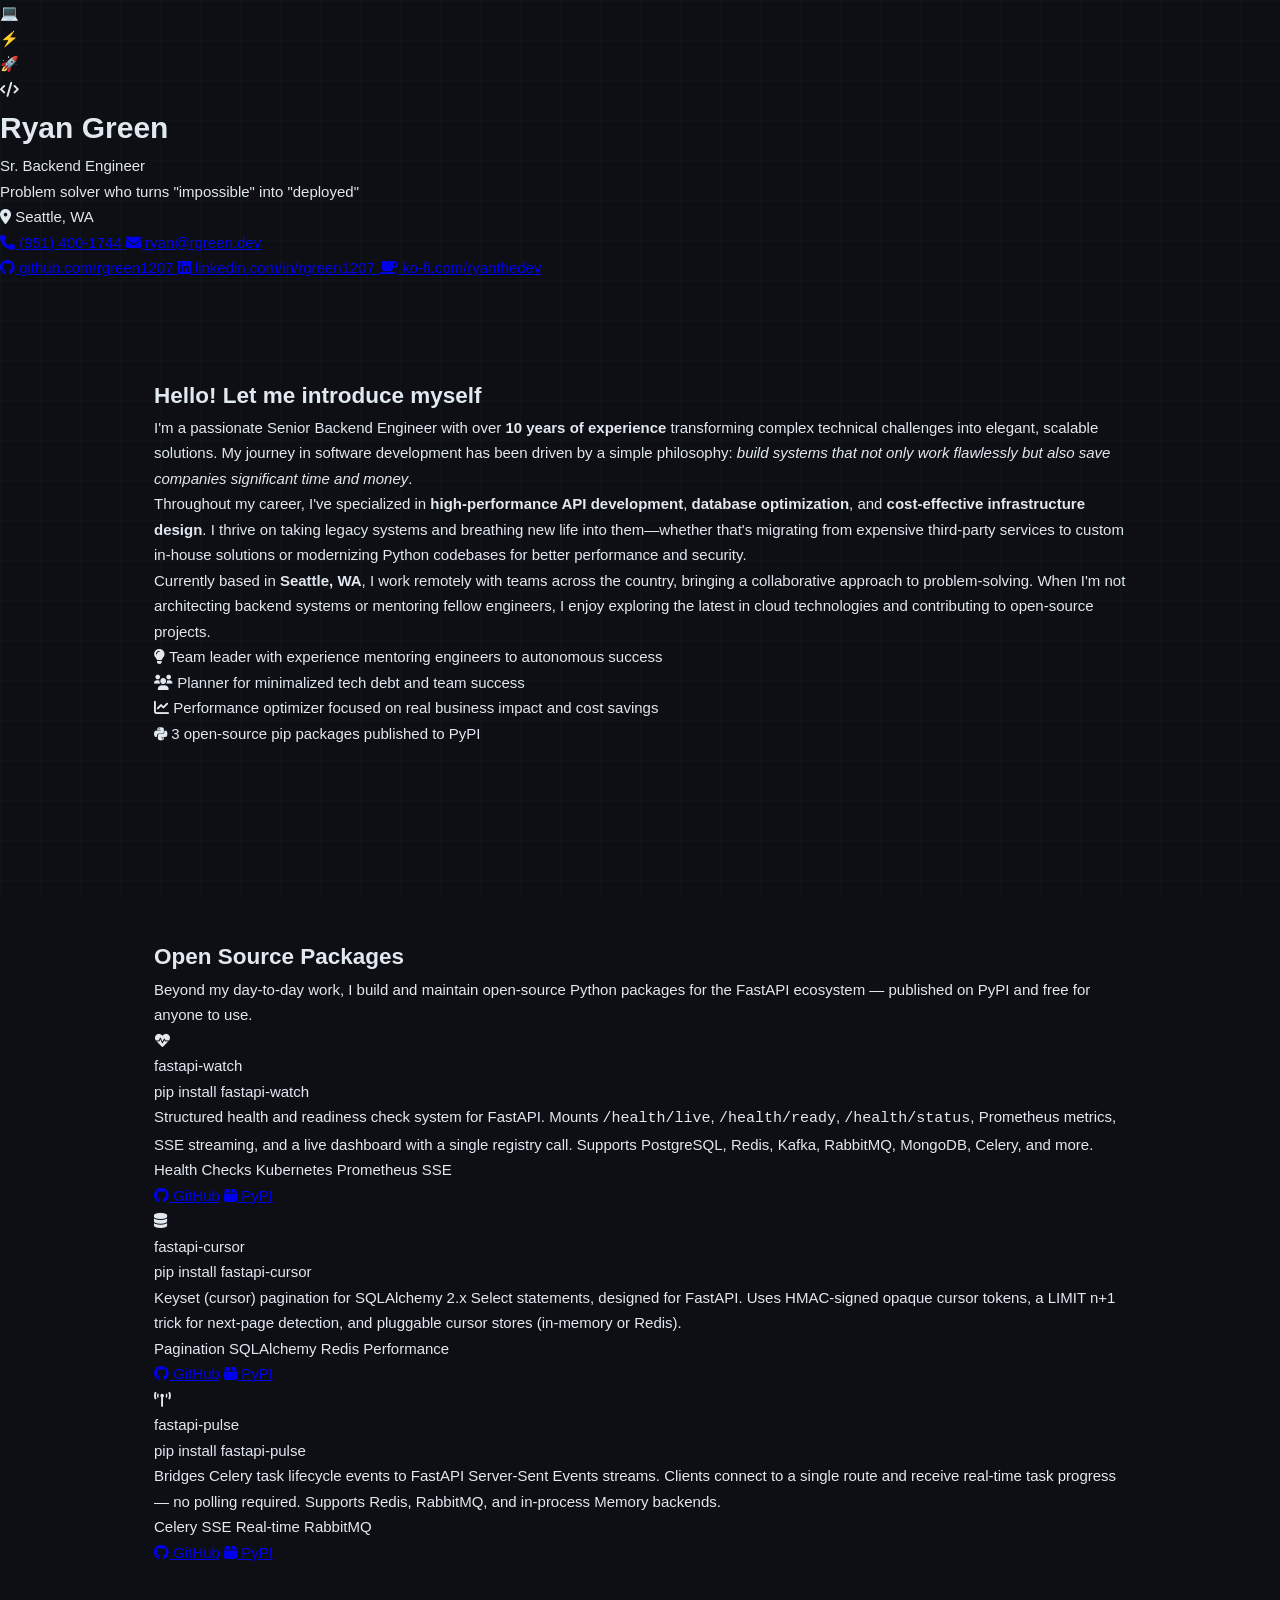
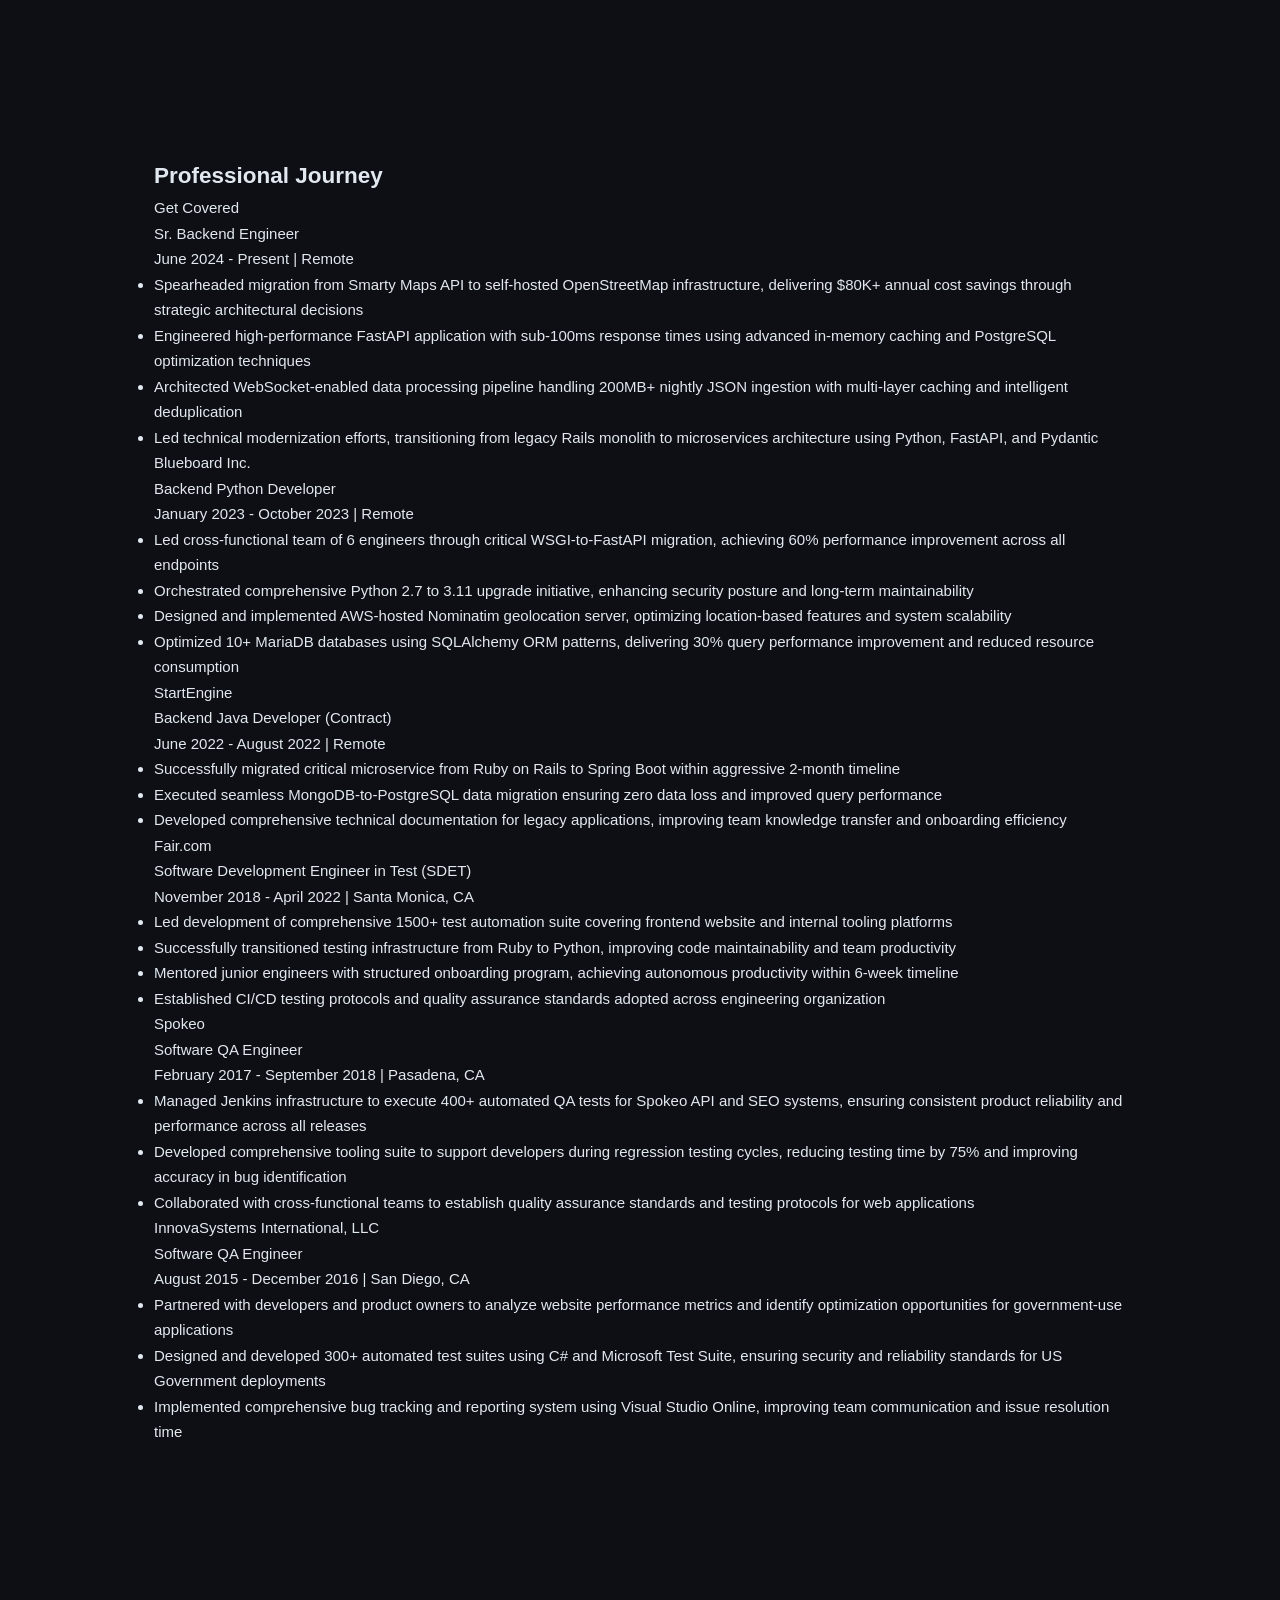
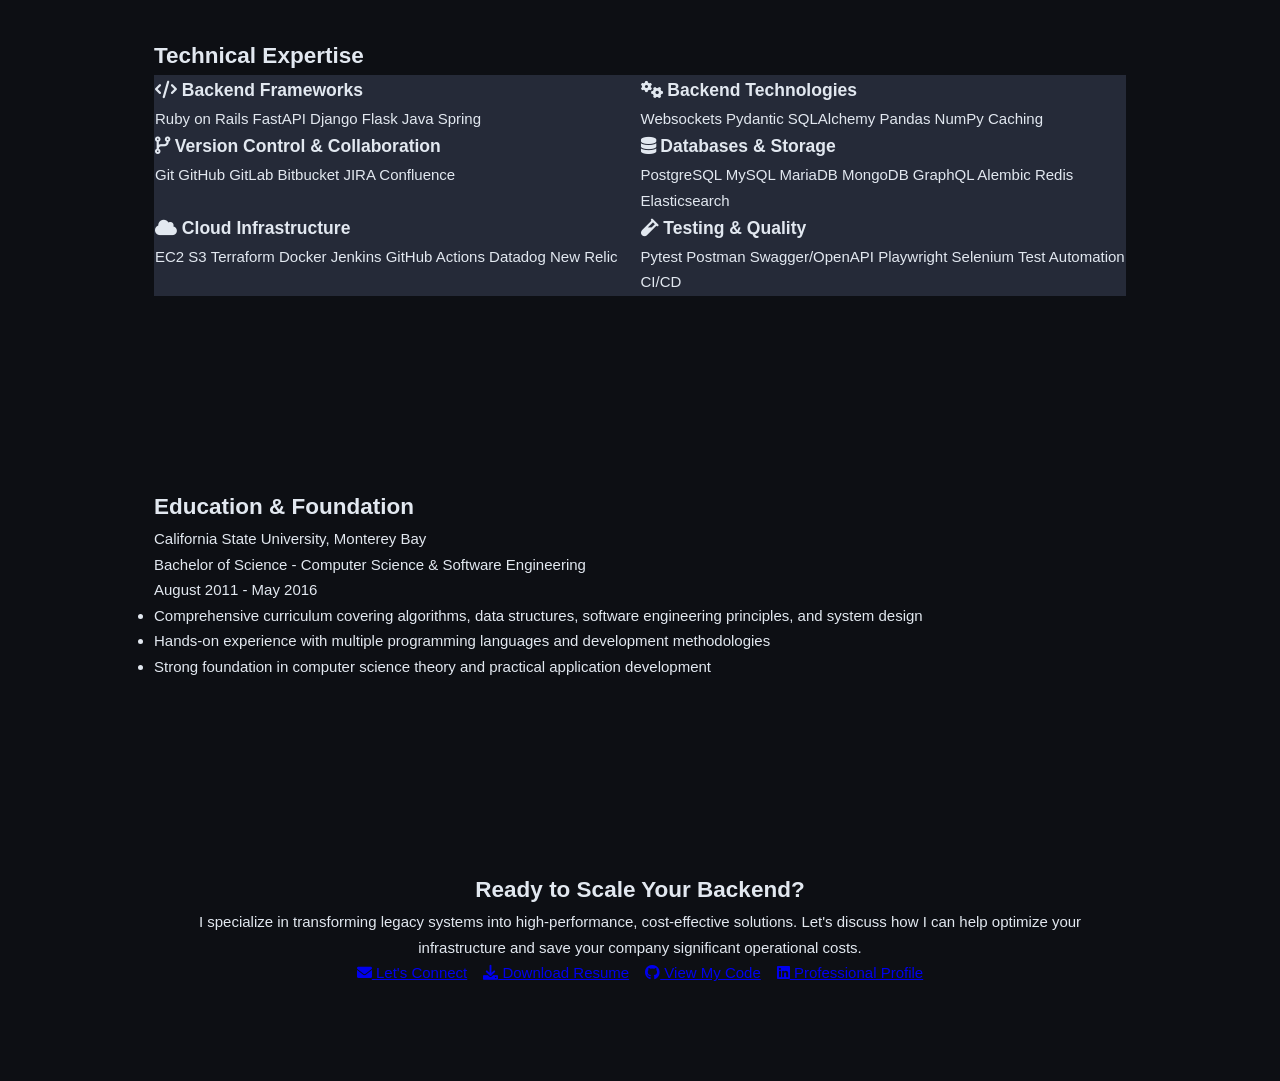
==== commit 5adebc59: "Update index.html" ====
--- a/index.html
+++ b/index.html
@@ -1,371 +1,383 @@
 <!DOCTYPE html>
 <html lang="en">
 <head>
-  <meta charset="UTF-8">
-  <meta name="viewport" content="width=device-width, initial-scale=1.0">
-  <meta name="format-detection" content="telephone=no, date=no, address=no, email=no">
-  <title>Ryan Green — Senior Backend Engineer</title>
-  <link href="https://fonts.googleapis.com/css2?family=JetBrains+Mono:wght@300;400;500;700&family=Outfit:wght@700;800;900&family=Syne:wght@400;600;700;800&family=DM+Sans:ital,wght@0,300;0,400;0,500;1,300&display=swap" rel="stylesheet">
-  <link rel="stylesheet" href="style.css">
+<meta charset="UTF-8">
+<meta name="viewport" content="width=device-width, initial-scale=1.0">
+<title>Ryan Green - Sr. Backend Engineer</title>
+<link href="https://cdnjs.cloudflare.com/ajax/libs/font-awesome/6.0.0/css/all.min.css" rel="stylesheet">
+<link rel="stylesheet" href="style.css">
 </head>
 <body>
 
-  <!-- NAV -->
-  <nav>
-    <div class="nav-logo">rgreen<span>.dev</span></div>
-    <ul class="nav-links">
-      <li><a href="#about">About</a></li>
-      <li><a href="#experience">Experience</a></li>
-      <li><a href="#skills">Skills</a></li>
-      <li><a href="#education">Education</a></li>
-      <li><a href="#contact">Contact</a></li>
-    </ul>
-  </nav>
-
-  <!-- HERO -->
-  <div class="hero" id="about">
-    <div class="hero-glow"></div>
-    <div class="hero-content">
-      <div class="hero-eyebrow">Senior Backend Engineer</div>
-      <h1 class="hero-name" id="hero-name"><span class="hero-name-prompt">&#x276F;&nbsp;</span><span id="hero-name-text"><span id="name-ryan"></span><span id="name-green"></span></span><span class="hero-name-cursor" id="hero-cursor"></span></h1>
-      <div class="hero-title">Distributed Systems &amp; API Architecture</div>
-      <p class="hero-summary">
-        8+ years designing and building distributed systems, event-driven microservices, and high-throughput data pipelines in Python and FastAPI. Proven track record of modernizing legacy infrastructure, leading engineering teams, and delivering measurable performance and cost improvements at scale.
-      </p>
-      <div class="hero-stats">
-        <div class="hero-stats-row row-2">
-          <div class="stat">
-            <span class="stat-num">8+</span>
-            <span class="stat-label">Years Experience</span>
-          </div>
-          <div class="stat">
-            <span class="stat-num">$120K</span>
-            <span class="stat-label">Avg Cost Savings<br><span style="font-size:10px;opacity:0.75">per year</span></span>
-          </div>
-        </div>
-        <div class="hero-stats-row row-3">
-          <div class="stat">
-            <span class="stat-num">6</span>
-            <span class="stat-label">Apps to Production<br><span style="font-size:10px;opacity:0.75">avg 4–5 months each</span></span>
-          </div>
-          <div class="stat">
-            <span class="stat-num">15</span>
-            <span class="stat-label">Engineers Led<br><span style="font-size:10px;opacity:0.75">across ~3 teams</span></span>
-          </div>
-          <div class="stat">
-            <span class="stat-num">20+</span>
-            <span class="stat-label">Junior Engineers<br><span style="font-size:10px;opacity:0.75">mentored</span></span>
-          </div>
-        </div>
-      </div>
-      <div class="hero-actions">
-        <a href="mailto:ryan@rgreen.dev" class="btn-primary">Get In Touch</a>
-        <a href="RyanGreen_Resume.pdf" class="btn-secondary" download>Download Resume</a>
-      </div>
-      <div class="contact-bar">
-        <a href="tel:+19514001744" class="contact-link">
-          <svg viewBox="0 0 24 24" fill="none" stroke="currentColor" stroke-width="2"><path d="M22 16.92v3a2 2 0 01-2.18 2 19.79 19.79 0 01-8.63-3.07A19.5 19.5 0 013.07 9.81a19.79 19.79 0 01-3.07-8.68A2 2 0 012 0h3a2 2 0 012 1.72c.127.96.361 1.903.7 2.81a2 2 0 01-.45 2.11L6.09 7.91a16 16 0 006 6l1.27-1.27a2 2 0 012.11-.45c.907.339 1.85.573 2.81.7A2 2 0 0122 16.92z"/></svg>
-          (951) 400-1744
-        </a>
-        <a href="mailto:ryan@rgreen.dev" class="contact-link">
-          <svg viewBox="0 0 24 24" fill="none" stroke="currentColor" stroke-width="2"><path d="M4 4h16c1.1 0 2 .9 2 2v12c0 1.1-.9 2-2 2H4c-1.1 0-2-.9-2-2V6c0-1.1.9-2 2-2z"/><polyline points="22,6 12,13 2,6"/></svg>
-          <span class="__cf_email__" data-cfemail="02707b636c4270657067676c2c666774">ryan@rgreen.dev</span>
-        </a>
-        <a href="https://github.com/rgreen1207" class="contact-link" target="_blank">
-          <svg viewBox="0 0 24 24" fill="currentColor"><path d="M12 0C5.37 0 0 5.37 0 12c0 5.31 3.435 9.795 8.205 11.385.6.105.825-.255.825-.57 0-.285-.015-1.23-.015-2.235-3.015.555-3.795-.735-4.035-1.41-.135-.345-.72-1.41-1.23-1.695-.42-.225-1.02-.78-.015-.795.945-.015 1.62.87 1.845 1.23 1.08 1.815 2.805 1.305 3.495.99.105-.78.42-1.305.765-1.605-2.67-.3-5.46-1.335-5.46-5.925 0-1.305.465-2.385 1.23-3.225-.12-.3-.54-1.53.12-3.18 0 0 1.005-.315 3.3 1.23.96-.27 1.98-.405 3-.405s2.04.135 3 .405c2.295-1.56 3.3-1.23 3.3-1.23.66 1.65.24 2.88.12 3.18.765.84 1.23 1.905 1.23 3.225 0 4.605-2.805 5.625-5.475 5.925.435.375.81 1.095.81 2.22 0 1.605-.015 2.895-.015 3.3 0 .315.225.69.825.57A12.02 12.02 0 0024 12c0-6.63-5.37-12-12-12z"/></svg>
-          github.com/rgreen1207
-        </a>
-        <a href="https://linkedin.com/in/rgreen1207" class="contact-link" target="_blank">
-          <svg viewBox="0 0 24 24" fill="currentColor"><path d="M20.447 20.452h-3.554v-5.569c0-1.328-.027-3.037-1.852-3.037-1.853 0-2.136 1.445-2.136 2.939v5.667H9.351V9h3.414v1.561h.046c.477-.9 1.637-1.85 3.37-1.85 3.601 0 4.267 2.37 4.267 5.455v6.286zM5.337 7.433a2.062 2.062 0 01-2.063-2.065 2.064 2.064 0 112.063 2.065zm1.782 13.019H3.555V9h3.564v11.452zM22.225 0H1.771C.792 0 0 .774 0 1.729v20.542C0 23.227.792 24 1.771 24h20.451C23.2 24 24 23.227 24 22.271V1.729C24 .774 23.2 0 22.222 0h.003z"/></svg>
-          linkedin.com/in/rgreen1207
-        </a>
-      </div>
-    </div>
-    <div class="scroll-indicator">
-      <div class="scroll-mouse"></div>
-      <span>Scroll</span>
-    </div>
-  </div>
-
-  <div class="divider"></div>
-
-  <!-- HIGHLIGHTS -->
-  <section id="highlights" style="padding-bottom: 0;">
-    <div class="section-label">Impact at a Glance</div>
-    <h2 class="section-title">Built to perform.<br>Proven to deliver.</h2>
-    <div class="highlights reveal">
-      <div class="highlight-card">
-        <div class="highlight-num">$80K/yr</div>
-        <div class="highlight-label">Saved at Get Covered by replacing a third-party Maps API with a self-hosted OpenStreetMap server on EC2</div>
-      </div>
-      <div class="highlight-card">
-        <div class="highlight-num">&lt;30 min</div>
-        <div class="highlight-label">Processing time for 11M+ daily records, down from ~4 hours, using an event-driven FastAPI + RabbitMQ + Redis pipeline</div>
-      </div>
-      <div class="highlight-card">
-        <div class="highlight-num">$9.5K/mo</div>
-        <div class="highlight-label">Infrastructure savings at Blueboard — self-hosted Nominatim at $500/mo vs. ~$10K/mo for equivalent Google Maps API usage</div>
-      </div>
-      <div class="highlight-card">
-        <div class="highlight-num">60%</div>
-        <div class="highlight-label">API throughput improvement at Blueboard by leading a team of 6 through a WSGI-to-FastAPI architecture migration</div>
-      </div>
-      <div class="highlight-card">
-        <div class="highlight-num">30%</div>
-        <div class="highlight-label">Query performance improvement across 10 MariaDB databases via SQLAlchemy and Pydantic optimizations</div>
-      </div>
-      <div class="highlight-card">
-        <div class="highlight-num">75%</div>
-        <div class="highlight-label">Reduction in misfiled bug reports at Spokeo via a custom cross-browser extension surfacing cache vs. live service ownership</div>
-      </div>
-    </div>
-  </section>
-
-  <div class="divider" style="margin-top: 6rem;"></div>
-
-  <!-- EXPERIENCE -->
-  <section id="experience">
-    <div class="section-label">Work History</div>
-    <h2 class="section-title">Professional Journey</h2>
-
-    <div class="experience-list">
-
-      <div class="exp-item reveal">
-        <div class="exp-meta">
-          <div class="exp-company">Get Covered</div>
-          <div class="exp-dates"><span x-apple-data-detectors="false" style="-webkit-text-size-adjust:none;">06⁄2024 — Present</span></div>
-          <div class="exp-location">Remote</div>
-        </div>
-        <div>
-          <div class="exp-role">Senior Backend Engineer</div>
-          <ul class="exp-bullets">
-            <li>Architected and deployed an in-house <strong>OpenStreetMap server on EC2</strong>, replacing a costly third-party Maps API and saving up to <strong>$80K/year</strong>; presented the solution directly to the CTO and independently drove the full migration.</li>
-            <li>Designed and built an <strong>event-driven data deduplication pipeline</strong> using FastAPI, RabbitMQ, Redis, Celery, and PostgreSQL to process daily client imports of <strong>11M+ records</strong> — cutting processing time from ~4 hours to under 30 minutes.</li>
-            <li>Developed a <strong>FastAPI address normalization service</strong> processing all address requests in under <strong>100ms</strong>, leveraging an in-memory cache to eliminate redundant lookups at scale.</li>
-            <li>Created internal <strong>Python microservices</strong> using Pydantic and FastAPI to offload workloads from the legacy Rails monolith, improving system modularity and reducing infrastructure coupling.</li>
-          </ul>
-          <div class="exp-tags">
-            <span class="tag">Python</span><span class="tag">FastAPI</span><span class="tag">RabbitMQ</span><span class="tag">Redis</span><span class="tag">Celery</span><span class="tag">PostgreSQL</span><span class="tag">OpenStreetMap</span><span class="tag">EC2</span>
-          </div>
-        </div>
-      </div>
-
-      <div class="exp-item reveal">
-        <div class="exp-meta">
-          <div class="exp-company">Blueboard Inc.</div>
-          <div class="exp-dates"><span x-apple-data-detectors="false" style="-webkit-text-size-adjust:none;">01⁄2023 — 10⁄2023</span></div>
-          <div class="exp-location">Remote</div>
-        </div>
-        <div>
-          <div class="exp-role">Senior Backend Engineer</div>
-          <ul class="exp-bullets">
-            <li>Led a team of <strong>6 engineers</strong> to deliver multiple REST APIs; drove the system architecture migration from WSGI to FastAPI, improving API throughput by <strong>60%</strong>, alongside a Python 2.7 → 3.11 upgrade.</li>
-            <li>Deployed a self-hosted <strong>Nominatim + OpenStreetMap service on EC2</strong> delivering Google Maps-quality accuracy at <strong>$500/mo</strong> vs. an estimated $10K/mo for equivalent Google Maps API usage, with 125ms uncached and 10–15ms cached response times.</li>
-            <li>Architected the migration from a legacy Rails monolith to <strong>FastAPI microservices</strong>; introduced GitHub Actions and Githooks for modern CI/CD.</li>
-            <li>Optimized <strong>10 MariaDB databases</strong> using SQLAlchemy and Pydantic, achieving a <strong>30% improvement</strong> in query performance.</li>
-          </ul>
-          <div class="exp-tags">
-            <span class="tag">Python</span><span class="tag">FastAPI</span><span class="tag">Nominatim</span><span class="tag">AWS</span><span class="tag">MariaDB</span><span class="tag">SQLAlchemy</span><span class="tag">CI/CD</span>
-          </div>
-        </div>
-      </div>
-
-      <div class="exp-item reveal">
-        <div class="exp-meta">
-          <div class="exp-company">StartEngine</div>
-          <div class="exp-dates"><span x-apple-data-detectors="false" style="-webkit-text-size-adjust:none;">06⁄2022 — 08⁄2022</span></div>
-          <div class="exp-location">Remote · Contract</div>
-        </div>
-        <div>
-          <div class="exp-role">Backend Java Developer</div>
-          <ul class="exp-bullets">
-            <li>Migrated a microservice from <strong>Ruby on Rails to Spring Boot</strong> in under 2 months, improving system performance and scalability.</li>
-            <li>Led database migration from <strong>MongoDB to PostgreSQL</strong>, preserving data integrity and enabling more efficient relational querying.</li>
-          </ul>
-          <div class="exp-tags">
-            <span class="tag">Java</span><span class="tag">Spring Boot</span><span class="tag">PostgreSQL</span><span class="tag">MongoDB</span><span class="tag">Ruby on Rails</span>
-          </div>
-        </div>
-      </div>
-
-      <div class="exp-item reveal">
-        <div class="exp-meta">
-          <div class="exp-company">Fair.com</div>
-          <div class="exp-dates"><span x-apple-data-detectors="false" style="-webkit-text-size-adjust:none;">11⁄2018 — 04⁄2022</span></div>
-          <div class="exp-location">Santa Monica, CA</div>
-        </div>
-        <div>
-          <div class="exp-role">Software Engineer — Backend &amp; Automation</div>
-          <ul class="exp-bullets">
-            <li>Served as <strong>QA team lead</strong> for a 4-person team embedded with a 7-engineer dev squad within a 150-person engineering org.</li>
-            <li>Designed and built a test automation platform of <strong>1,500+ tests</strong> covering Fair's frontend and two internal tooling systems; migrated the full suite from Ruby/Capybara to <strong>Python/Playwright</strong>.</li>
-            <li>Contributed to backend development on the primary <strong>Flask API and internal FastAPI service</strong>, building and maintaining GraphQL endpoints backed by Snowflake for low-latency car-shopping data delivery.</li>
-            <li>Mentored new engineers to full autonomous productivity within <strong>6 weeks</strong>.</li>
-          </ul>
-          <div class="exp-tags">
-            <span class="tag">Python</span><span class="tag">Flask</span><span class="tag">FastAPI</span><span class="tag">GraphQL</span><span class="tag">Snowflake</span><span class="tag">Playwright</span><span class="tag">Pytest</span>
-          </div>
-        </div>
-      </div>
-
-      <div class="exp-item reveal">
-        <div class="exp-meta">
-          <div class="exp-company">Spokeo</div>
-          <div class="exp-dates"><span x-apple-data-detectors="false" style="-webkit-text-size-adjust:none;">02⁄2017 — 09⁄2018</span></div>
-          <div class="exp-location">Pasadena, CA</div>
-        </div>
-        <div>
-          <div class="exp-role">Software QA Engineer</div>
-          <ul class="exp-bullets">
-            <li>Developed and maintained automated test suites in <strong>Ruby with Capybara and Selenium</strong> covering Spokeo's customer-facing frontend and API within a QA team of 13 engineers.</li>
-            <li>Built a <strong>cross-browser Chrome &amp; Firefox developer extension</strong> that surfaced whether a page was served from cache or live backend, routing bug tickets directly to the responsible team and eliminating a systemic <strong>75% misrouting rate</strong>.</li>
-          </ul>
-          <div class="exp-tags">
-            <span class="tag">Ruby</span><span class="tag">Capybara</span><span class="tag">Selenium</span><span class="tag">Chrome Extension</span><span class="tag">Firefox Extension</span>
-          </div>
-        </div>
-      </div>
-
-      <div class="exp-item reveal">
-        <div class="exp-meta">
-          <div class="exp-company">InnovaSystems</div>
-          <div class="exp-dates"><span x-apple-data-detectors="false" style="-webkit-text-size-adjust:none;">08⁄2016 — 12⁄2016</span></div>
-          <div class="exp-location">San Diego, CA</div>
-        </div>
-        <div>
-          <div class="exp-role">Software QA Engineer</div>
-          <ul class="exp-bullets">
-            <li>Designed and developed <strong>300 automated security and reliability tests</strong> in C# for a US Department of Defense digital transformation initiative, helping migrate mission-critical operational records from paper-based processes to a secure software system.</li>
-          </ul>
-          <div class="exp-tags">
-            <span class="tag">C#</span><span class="tag">DoD</span><span class="tag">Security Testing</span>
-          </div>
-        </div>
-      </div>
-
-    </div>
-  </section>
-
-  <div class="divider"></div>
-
-  <!-- SKILLS -->
-  <section id="skills">
-    <div class="section-label">Technical Stack</div>
-    <h2 class="section-title">Skills &amp; Expertise</h2>
-    <div class="skills-grid reveal">
-      <div class="skill-group">
-        <div class="skill-group-name">Core Expertise</div>
-        <div class="skill-pills">
-          <span class="skill-pill">Python</span>
-          <span class="skill-pill">FastAPI</span>
-          <span class="skill-pill">Distributed Systems</span>
-          <span class="skill-pill">Event-Driven Architecture</span>
-          <span class="skill-pill">Microservices</span>
-          <span class="skill-pill">REST APIs</span>
-        </div>
-      </div>
-      <div class="skill-group">
-        <div class="skill-group-name">Frameworks</div>
-        <div class="skill-pills">
-          <span class="skill-pill">FastAPI</span>
-          <span class="skill-pill">Django</span>
-          <span class="skill-pill">Flask</span>
-          <span class="skill-pill">Pydantic</span>
-          <span class="skill-pill">Pandas</span>
-          <span class="skill-pill">Ruby on Rails</span>
-          <span class="skill-pill">Spring Boot</span>
-        </div>
-      </div>
-      <div class="skill-group">
-        <div class="skill-group-name">Messaging &amp; Cache</div>
-        <div class="skill-pills">
-          <span class="skill-pill">RabbitMQ</span>
-          <span class="skill-pill">Redis</span>
-          <span class="skill-pill">Celery</span>
-        </div>
-      </div>
-      <div class="skill-group">
-        <div class="skill-group-name">Databases</div>
-        <div class="skill-pills">
-          <span class="skill-pill">PostgreSQL</span>
-          <span class="skill-pill">MySQL</span>
-          <span class="skill-pill">MariaDB</span>
-          <span class="skill-pill">MongoDB</span>
-          <span class="skill-pill">SQLAlchemy</span>
-          <span class="skill-pill">Alembic</span>
-          <span class="skill-pill">GraphQL</span>
-        </div>
-      </div>
-      <div class="skill-group">
-        <div class="skill-group-name">Infrastructure</div>
-        <div class="skill-pills">
-          <span class="skill-pill">AWS EC2</span>
-          <span class="skill-pill">AWS S3</span>
-          <span class="skill-pill">Docker</span>
-          <span class="skill-pill">Jenkins</span>
-          <span class="skill-pill">Datadog</span>
-          <span class="skill-pill">New Relic</span>
-        </div>
-      </div>
-      <div class="skill-group">
-        <div class="skill-group-name">Testing &amp; Tooling</div>
-        <div class="skill-pills">
-          <span class="skill-pill">Pytest</span>
-          <span class="skill-pill">Postman</span>
-          <span class="skill-pill">Swagger</span>
-          <span class="skill-pill">Playwright</span>
-          <span class="skill-pill">Selenium</span>
-          <span class="skill-pill">Capybara</span>
-          <span class="skill-pill">GitHub Actions</span>
-        </div>
-      </div>
-    </div>
-  </section>
-
-  <div class="divider"></div>
-
-  <!-- EDUCATION -->
-  <section id="education">
-    <div class="section-label">Education</div>
-    <h2 class="section-title">Academic Background</h2>
-    <div class="edu-card reveal">
-      <div class="edu-school">California State University, Monterey Bay</div>
-      <div class="edu-dates"><span x-apple-data-detectors="false" style="-webkit-text-size-adjust:none;">08⁄2011 — 05⁄2016</span></div>
-      <div class="edu-degree">Bachelor of Science in Computer Science — Software Engineering</div>
-      <div class="edu-degree">Bachelor of Science in Computer Science — Video Game Development</div>
-    </div>
-  </section>
-
-  <div class="divider"></div>
-
-  <!-- CTA -->
-  <div class="cta-section" id="contact">
-    <div class="cta-inner reveal">
-      <h2>Let's build something together.</h2>
-      <p>Seeking senior backend and distributed systems roles, with a long-term interest in growing into engineering management and technical leadership.</p>
-      <div class="cta-buttons">
-        <a href="mailto:ryan@rgreen.dev" class="btn-primary">ryan@rgreen.dev</a>
-        <a href="RyanGreen_Resume.pdf" class="btn-secondary" download>Download Resume</a>
-        <a href="https://github.com/rgreen1207" class="btn-secondary" target="_blank">GitHub</a>
-        <a href="https://linkedin.com/in/rgreen1207" class="btn-secondary" target="_blank">LinkedIn</a>
-      </div>
-    </div>
-  </div>
-
-  <!-- FOOTER -->
-  <footer>
-    <div class="footer-left">
-      <p>Ryan Green &nbsp;·&nbsp; rgreen.dev</p>
-      <p>Seattle, WA &nbsp;·&nbsp; Open to remote roles</p>
-    </div>
-    <p class="footer-hint" onclick="toggleCLI()" title="Open terminal">press <kbd>`</kbd> to open terminal</p>
-  </footer>
-  <!-- Core scripts -->
-  <script src="games/engine.js"></script>
-  <script src="games/snake.js"></script>
-  <script src="games/invaders.js"></script>
-  <script src="games/centipede.js"></script>
-  <script src="games/missile.js"></script>
-  <script src="main.js"></script>
+<div class="floating-shapes">
+<div class="shape">💻</div>
+<div class="shape">⚡</div>
+<div class="shape">🚀</div>
+</div>
+
+<div class="container">
+
+<header class="header">
+<div class="profile-section">
+<div class="profile-img">
+<i class="fas fa-code"></i>
+</div>
+<div class="profile-text">
+<h1 class="name">Ryan Green</h1>
+<p class="title">Sr. Backend Engineer</p>
+</div>
+</div>
+<div class="tagline-container">
+<p class="tagline typing-effect">Problem solver who turns "impossible" into "deployed"</p>
+</div>
+<div class="contact-info">
+<div class="contact-row">
+<div class="contact-item">
+<i class="fas fa-map-marker-alt"></i>
+Seattle, WA
+</div>
+</div>
+<div class="contact-row">
+<a href="tel:+19514001744" class="contact-item">
+<i class="fas fa-phone"></i>
+(951) 400-1744
+</a>
+<a href="mailto:ryan@rgreen.dev" class="contact-item">
+<i class="fas fa-envelope"></i>
+ryan@rgreen.dev
+</a>
+</div>
+<div class="contact-row">
+<a href="https://github.com/rgreen1207" class="contact-item" target="_blank">
+<i class="fab fa-github"></i>
+github.com/rgreen1207
+</a>
+<a href="https://linkedin.com/in/rgreen1207" class="contact-item" target="_blank">
+<i class="fab fa-linkedin"></i>
+linkedin.com/in/rgreen1207
+</a>
+<!-- CHANGE 3: Ko-fi link added to far right of nav/contact row -->
+<a href="https://ko-fi.com/ryanthedev" class="contact-item" target="_blank">
+<i class="fas fa-coffee"></i>
+ko-fi.com/ryanthedev
+</a>
+</div>
+</div>
+</header>
+
+<section class="section fade-in">
+<h2>Hello! Let me introduce myself</h2>
+<div class="intro-content">
+<p class="intro-text">
+I'm a passionate Senior Backend Engineer with over <strong>10 years of experience</strong> transforming complex technical challenges into elegant, scalable solutions. My journey in software development has been driven by a simple philosophy: <em>build systems that not only work flawlessly but also save companies significant time and money</em>.
+</p>
+<p class="intro-text">
+Throughout my career, I've specialized in <strong>high-performance API development</strong>, <strong>database optimization</strong>, and <strong>cost-effective infrastructure design</strong>. I thrive on taking legacy systems and breathing new life into them—whether that's migrating from expensive third-party services to custom in-house solutions or modernizing Python codebases for better performance and security.
+</p>
+<p class="intro-text">
+Currently based in <strong>Seattle, WA</strong>, I work remotely with teams across the country, bringing a collaborative approach to problem-solving. When I'm not architecting backend systems or mentoring fellow engineers, I enjoy exploring the latest in cloud technologies and contributing to open-source projects.
+</p>
+<div class="intro-highlights">
+<div class="highlight-item">
+<i class="fas fa-lightbulb"></i>
+<span>Team leader with experience mentoring engineers to autonomous success</span>
+</div>
+<div class="highlight-item">
+<i class="fas fa-users"></i>
+<span>Planner for minimalized tech debt and team success</span>
+</div>
+<div class="highlight-item">
+<i class="fas fa-chart-line"></i>
+<span>Performance optimizer focused on real business impact and cost savings</span>
+</div>
+<!-- CHANGE 1: replaced "15 engineers led" pill with pip packages stat -->
+<div class="highlight-item">
+<i class="fab fa-python"></i>
+<span>3 open-source pip packages published to PyPI</span>
+</div>
+</div>
+</div>
+</section>
+
+<!-- CHANGE 2: Open Source Packages section, inserted before Professional Journey -->
+<section class="section fade-in">
+<h2>Open Source Packages</h2>
+<div class="intro-content">
+<p class="intro-text">
+Beyond my day-to-day work, I build and maintain open-source Python packages for the FastAPI ecosystem — published on PyPI and free for anyone to use.
+</p>
+<div class="packages-grid">
+
+<div class="package-card">
+<div class="package-card-header">
+<i class="fas fa-heartbeat package-card-icon"></i>
+<div>
+<div class="package-card-name">fastapi-watch</div>
+<div class="package-card-install">pip install fastapi-watch</div>
+</div>
+</div>
+<p class="package-card-desc">Structured health and readiness check system for FastAPI. Mounts <code>/health/live</code>, <code>/health/ready</code>, <code>/health/status</code>, Prometheus metrics, SSE streaming, and a live dashboard with a single registry call. Supports PostgreSQL, Redis, Kafka, RabbitMQ, MongoDB, Celery, and more.</p>
+<div class="package-card-tags">
+<span class="package-tag">Health Checks</span>
+<span class="package-tag">Kubernetes</span>
+<span class="package-tag">Prometheus</span>
+<span class="package-tag">SSE</span>
+</div>
+<div class="package-card-links">
+<a href="https://github.com/rgreen1207/fastapi-watch" target="_blank" class="package-card-link"><i class="fab fa-github"></i> GitHub</a>
+<a href="https://pypi.org/project/fastapi-watch/" target="_blank" class="package-card-link"><i class="fas fa-box"></i> PyPI</a>
+</div>
+</div>
+
+<div class="package-card">
+<div class="package-card-header">
+<i class="fas fa-database package-card-icon"></i>
+<div>
+<div class="package-card-name">fastapi-cursor</div>
+<div class="package-card-install">pip install fastapi-cursor</div>
+</div>
+</div>
+<p class="package-card-desc">Keyset (cursor) pagination for SQLAlchemy 2.x Select statements, designed for FastAPI. Uses HMAC-signed opaque cursor tokens, a LIMIT n+1 trick for next-page detection, and pluggable cursor stores (in-memory or Redis).</p>
+<div class="package-card-tags">
+<span class="package-tag">Pagination</span>
+<span class="package-tag">SQLAlchemy</span>
+<span class="package-tag">Redis</span>
+<span class="package-tag">Performance</span>
+</div>
+<div class="package-card-links">
+<a href="https://github.com/rgreen1207/fastapi-cursor" target="_blank" class="package-card-link"><i class="fab fa-github"></i> GitHub</a>
+<a href="https://pypi.org/project/fastapi-cursor/" target="_blank" class="package-card-link"><i class="fas fa-box"></i> PyPI</a>
+</div>
+</div>
+
+<div class="package-card">
+<div class="package-card-header">
+<i class="fas fa-broadcast-tower package-card-icon"></i>
+<div>
+<div class="package-card-name">fastapi-pulse</div>
+<div class="package-card-install">pip install fastapi-pulse</div>
+</div>
+</div>
+<p class="package-card-desc">Bridges Celery task lifecycle events to FastAPI Server-Sent Events streams. Clients connect to a single route and receive real-time task progress — no polling required. Supports Redis, RabbitMQ, and in-process Memory backends.</p>
+<div class="package-card-tags">
+<span class="package-tag">Celery</span>
+<span class="package-tag">SSE</span>
+<span class="package-tag">Real-time</span>
+<span class="package-tag">RabbitMQ</span>
+</div>
+<div class="package-card-links">
+<a href="https://github.com/rgreen1207/fastapi-pulse" target="_blank" class="package-card-link"><i class="fab fa-github"></i> GitHub</a>
+<a href="https://pypi.org/project/fastapi-pulse/" target="_blank" class="package-card-link"><i class="fas fa-box"></i> PyPI</a>
+</div>
+</div>
+
+</div>
+</div>
+</section>
+
+<section class="section fade-in">
+<h2>Professional Journey</h2>
+
+<div class="experience-item">
+<div class="company">Get Covered</div>
+<div class="role">Sr. Backend Engineer</div>
+<div class="date">June 2024 - Present | Remote</div>
+<ul class="achievements">
+<li>Spearheaded migration from Smarty Maps API to self-hosted OpenStreetMap infrastructure, delivering $80K+ annual cost savings through strategic architectural decisions</li>
+<li>Engineered high-performance FastAPI application with sub-100ms response times using advanced in-memory caching and PostgreSQL optimization techniques</li>
+<li>Architected WebSocket-enabled data processing pipeline handling 200MB+ nightly JSON ingestion with multi-layer caching and intelligent deduplication</li>
+<li>Led technical modernization efforts, transitioning from legacy Rails monolith to microservices architecture using Python, FastAPI, and Pydantic</li>
+</ul>
+</div>
+
+<div class="experience-item">
+<div class="company">Blueboard Inc.</div>
+<div class="role">Backend Python Developer</div>
+<div class="date">January 2023 - October 2023 | Remote</div>
+<ul class="achievements">
+<li>Led cross-functional team of 6 engineers through critical WSGI-to-FastAPI migration, achieving 60% performance improvement across all endpoints</li>
+<li>Orchestrated comprehensive Python 2.7 to 3.11 upgrade initiative, enhancing security posture and long-term maintainability</li>
+<li>Designed and implemented AWS-hosted Nominatim geolocation server, optimizing location-based features and system scalability</li>
+<li>Optimized 10+ MariaDB databases using SQLAlchemy ORM patterns, delivering 30% query performance improvement and reduced resource consumption</li>
+</ul>
+</div>
+
+<div class="experience-item">
+<div class="company">StartEngine</div>
+<div class="role">Backend Java Developer (Contract)</div>
+<div class="date">June 2022 - August 2022 | Remote</div>
+<ul class="achievements">
+<li>Successfully migrated critical microservice from Ruby on Rails to Spring Boot within aggressive 2-month timeline</li>
+<li>Executed seamless MongoDB-to-PostgreSQL data migration ensuring zero data loss and improved query performance</li>
+<li>Developed comprehensive technical documentation for legacy applications, improving team knowledge transfer and onboarding efficiency</li>
+</ul>
+</div>
+
+<div class="experience-item">
+<div class="company">Fair.com</div>
+<div class="role">Software Development Engineer in Test (SDET)</div>
+<div class="date">November 2018 - April 2022 | Santa Monica, CA</div>
+<ul class="achievements">
+<li>Led development of comprehensive 1500+ test automation suite covering frontend website and internal tooling platforms</li>
+<li>Successfully transitioned testing infrastructure from Ruby to Python, improving code maintainability and team productivity</li>
+<li>Mentored junior engineers with structured onboarding program, achieving autonomous productivity within 6-week timeline</li>
+<li>Established CI/CD testing protocols and quality assurance standards adopted across engineering organization</li>
+</ul>
+</div>
+
+<div class="experience-item">
+<div class="company">Spokeo</div>
+<div class="role">Software QA Engineer</div>
+<div class="date">February 2017 - September 2018 | Pasadena, CA</div>
+<ul class="achievements">
+<li>Managed Jenkins infrastructure to execute 400+ automated QA tests for Spokeo API and SEO systems, ensuring consistent product reliability and performance across all releases</li>
+<li>Developed comprehensive tooling suite to support developers during regression testing cycles, reducing testing time by 75% and improving accuracy in bug identification</li>
+<li>Collaborated with cross-functional teams to establish quality assurance standards and testing protocols for web applications</li>
+</ul>
+</div>
+
+<div class="experience-item">
+<div class="company">InnovaSystems International, LLC</div>
+<div class="role">Software QA Engineer</div>
+<div class="date">August 2015 - December 2016 | San Diego, CA</div>
+<ul class="achievements">
+<li>Partnered with developers and product owners to analyze website performance metrics and identify optimization opportunities for government-use applications</li>
+<li>Designed and developed 300+ automated test suites using C# and Microsoft Test Suite, ensuring security and reliability standards for US Government deployments</li>
+<li>Implemented comprehensive bug tracking and reporting system using Visual Studio Online, improving team communication and issue resolution time</li>
+</ul>
+</div>
+
+</section>
+
+<section class="section fade-in">
+<h2>Technical Expertise</h2>
+<div class="skills-grid">
+
+<div class="skill-category">
+<h3><i class="fas fa-code"></i> Backend Frameworks</h3>
+<div class="skill-tags">
+<span class="skill-tag">Ruby on Rails</span>
+<span class="skill-tag">FastAPI</span>
+<span class="skill-tag">Django</span>
+<span class="skill-tag">Flask</span>
+<span class="skill-tag">Java Spring</span>
+</div>
+</div>
+
+<div class="skill-category">
+<h3><i class="fas fa-cogs"></i> Backend Technologies</h3>
+<div class="skill-tags">
+<span class="skill-tag">Websockets</span>
+<span class="skill-tag">Pydantic</span>
+<span class="skill-tag">SQLAlchemy</span>
+<span class="skill-tag">Pandas</span>
+<span class="skill-tag">NumPy</span>
+<span class="skill-tag">Caching</span>
+</div>
+</div>
+
+<div class="skill-category">
+<h3><i class="fas fa-code-branch"></i> Version Control & Collaboration</h3>
+<div class="skill-tags">
+<span class="skill-tag">Git</span>
+<span class="skill-tag">GitHub</span>
+<span class="skill-tag">GitLab</span>
+<span class="skill-tag">Bitbucket</span>
+<span class="skill-tag">JIRA</span>
+<span class="skill-tag">Confluence</span>
+</div>
+</div>
+
+<div class="skill-category">
+<h3><i class="fas fa-database"></i> Databases & Storage</h3>
+<div class="skill-tags">
+<span class="skill-tag">PostgreSQL</span>
+<span class="skill-tag">MySQL</span>
+<span class="skill-tag">MariaDB</span>
+<span class="skill-tag">MongoDB</span>
+<span class="skill-tag">GraphQL</span>
+<span class="skill-tag">Alembic</span>
+<span class="skill-tag">Redis</span>
+<span class="skill-tag">Elasticsearch</span>
+</div>
+</div>
+
+<div class="skill-category">
+<h3><i class="fas fa-cloud"></i> Cloud Infrastructure</h3>
+<div class="skill-tags">
+<span class="skill-tag">EC2</span>
+<span class="skill-tag">S3</span>
+<span class="skill-tag">Terraform</span>
+<span class="skill-tag">Docker</span>
+<span class="skill-tag">Jenkins</span>
+<span class="skill-tag">GitHub Actions</span>
+<span class="skill-tag">Datadog</span>
+<span class="skill-tag">New Relic</span>
+</div>
+</div>
+
+<div class="skill-category">
+<h3><i class="fas fa-vial"></i> Testing & Quality</h3>
+<div class="skill-tags">
+<span class="skill-tag">Pytest</span>
+<span class="skill-tag">Postman</span>
+<span class="skill-tag">Swagger/OpenAPI</span>
+<span class="skill-tag">Playwright</span>
+<span class="skill-tag">Selenium</span>
+<span class="skill-tag">Test Automation</span>
+<span class="skill-tag">CI/CD</span>
+</div>
+</div>
+
+</div>
+</section>
+
+<section class="section fade-in">
+<h2>Education & Foundation</h2>
+<div class="experience-item">
+<div class="company">California State University, Monterey Bay</div>
+<div class="role">Bachelor of Science - Computer Science & Software Engineering</div>
+<div class="date">August 2011 - May 2016</div>
+<ul class="achievements">
+<li>Comprehensive curriculum covering algorithms, data structures, software engineering principles, and system design</li>
+<li>Hands-on experience with multiple programming languages and development methodologies</li>
+<li>Strong foundation in computer science theory and practical application development</li>
+</ul>
+</div>
+</section>
+
+<div class="cta-section fade-in">
+<h2>Ready to Scale Your Backend?</h2>
+<p>I specialize in transforming legacy systems into high-performance, cost-effective solutions. Let's discuss how I can help optimize your infrastructure and save your company significant operational costs.</p>
+<div class="cta-buttons">
+<a href="mailto:ryan@rgreen.dev" class="cta-button">
+<i class="fas fa-envelope"></i> Let's Connect
+</a>
+<a href="RyanGreenResume.pdf" class="cta-button" download>
+<i class="fas fa-download"></i> Download Resume
+</a>
+<a href="https://github.com/rgreen1207" class="cta-button" target="_blank">
+<i class="fab fa-github"></i> View My Code
+</a>
+<a href="https://linkedin.com/in/rgreen1207" class="cta-button" target="_blank">
+<i class="fab fa-linkedin"></i> Professional Profile
+</a>
+</div>
+</div>
+
+</div>
+
+<script src="script.js"></script>
+
+<script src='https://storage.ko-fi.com/cdn/scripts/overlay-widget.js'></script>
+<script>
+  kofiWidgetOverlay.draw('ryanthedev', {
+    'type': 'floating-chat',
+    'floating-chat.donateButton.text': 'Support me',
+    'floating-chat.donateButton.background-color': '#00b9fe',
+    'floating-chat.donateButton.text-color': '#fff'
+  });
+</script>
+
 </body>
 </html>
--- a/style.css
+++ b/style.css
@@ -1,4 +1,4 @@
-:root {
+    :root {
       --bg:        #0d0f14;
       --bg2:       #13161e;
       --bg3:       #1a1e28;
@@ -148,6 +148,7 @@
       overflow: visible;
     }
 
+    /* Console prompt prefix on name */
     .hero-name-prompt {
       font-family: var(--mono);
       font-size: 0.55em;
@@ -158,6 +159,7 @@
       margin-right: 2px;
     }
 
+    /* Typewriter cursor on name */
     .hero-name-cursor {
       display: inline-block;
       width: 3px;
@@ -772,130 +774,4 @@
       .highlight-card { padding: 1.5rem; }
       .skill-group { padding: 1.25rem 1.5rem; }
       .scroll-indicator { display: none; }
-      .packages-grid { grid-template-columns: 1fr; }
-    }
-
-    /* ── Open Source Packages ── */
-
-    .packages-grid {
-      display: grid;
-      grid-template-columns: repeat(auto-fit, minmax(280px, 1fr));
-      gap: 1px;
-      background: var(--border);
-      border: 1px solid var(--border);
-    }
-
-    .package-card {
-      background: var(--bg2);
-      padding: 2rem;
-      display: flex;
-      flex-direction: column;
-      gap: 1.25rem;
-      transition: background 0.2s;
-      position: relative;
-    }
-
-    .package-card::before {
-      content: '';
-      position: absolute;
-      top: 0; left: 0; right: 0;
-      height: 2px;
-      background: linear-gradient(90deg, var(--green), transparent);
-      opacity: 0;
-      transition: opacity 0.3s;
-    }
-
-    .package-card:hover { background: var(--bg3); }
-    .package-card:hover::before { opacity: 1; }
-
-    .package-header {
-      display: flex;
-      align-items: center;
-      gap: 1rem;
-    }
-
-    .package-icon {
-      width: 40px;
-      height: 40px;
-      background: var(--green-dim);
-      border: 1px solid rgba(74,222,128,0.3);
-      display: flex;
-      align-items: center;
-      justify-content: center;
-      font-size: 1rem;
-      color: var(--green);
-      flex-shrink: 0;
-    }
-
-    .package-name {
-      font-family: var(--mono);
-      font-size: 14px;
-      font-weight: 700;
-      color: var(--text);
-      letter-spacing: 0.03em;
-    }
-
-    .package-pip {
-      font-family: var(--mono);
-      font-size: 11px;
-      color: var(--green);
-      margin-top: 3px;
-      opacity: 0.7;
-    }
-
-    .package-desc {
-      font-size: 13px;
-      color: var(--text-dim);
-      line-height: 1.7;
-      flex-grow: 1;
-    }
-
-    .package-desc code {
-      font-family: var(--mono);
-      font-size: 11px;
-      color: var(--green);
-      background: var(--green-dim);
-      padding: 1px 5px;
-      border: 1px solid rgba(74,222,128,0.2);
-    }
-
-    .package-tags {
-      display: flex;
-      flex-wrap: wrap;
-      gap: 0.4rem;
-    }
-
-    .package-tag {
-      font-family: var(--mono);
-      font-size: 10px;
-      color: var(--green);
-      background: var(--green-dim);
-      padding: 2px 8px;
-      border: 1px solid rgba(74,222,128,0.2);
-      letter-spacing: 0.05em;
-    }
-
-    .package-links {
-      display: flex;
-      gap: 0.75rem;
-      margin-top: auto;
-    }
-
-    .package-link {
-      display: inline-flex;
-      align-items: center;
-      gap: 0.4rem;
-      font-family: var(--mono);
-      font-size: 11px;
-      color: var(--text-dim);
-      text-decoration: none;
-      padding: 4px 12px;
-      border: 1px solid var(--border);
-      letter-spacing: 0.05em;
-      transition: all 0.2s;
-    }
-
-    .package-link:hover {
-      border-color: var(--green);
-      color: var(--green);
-    }
+    }
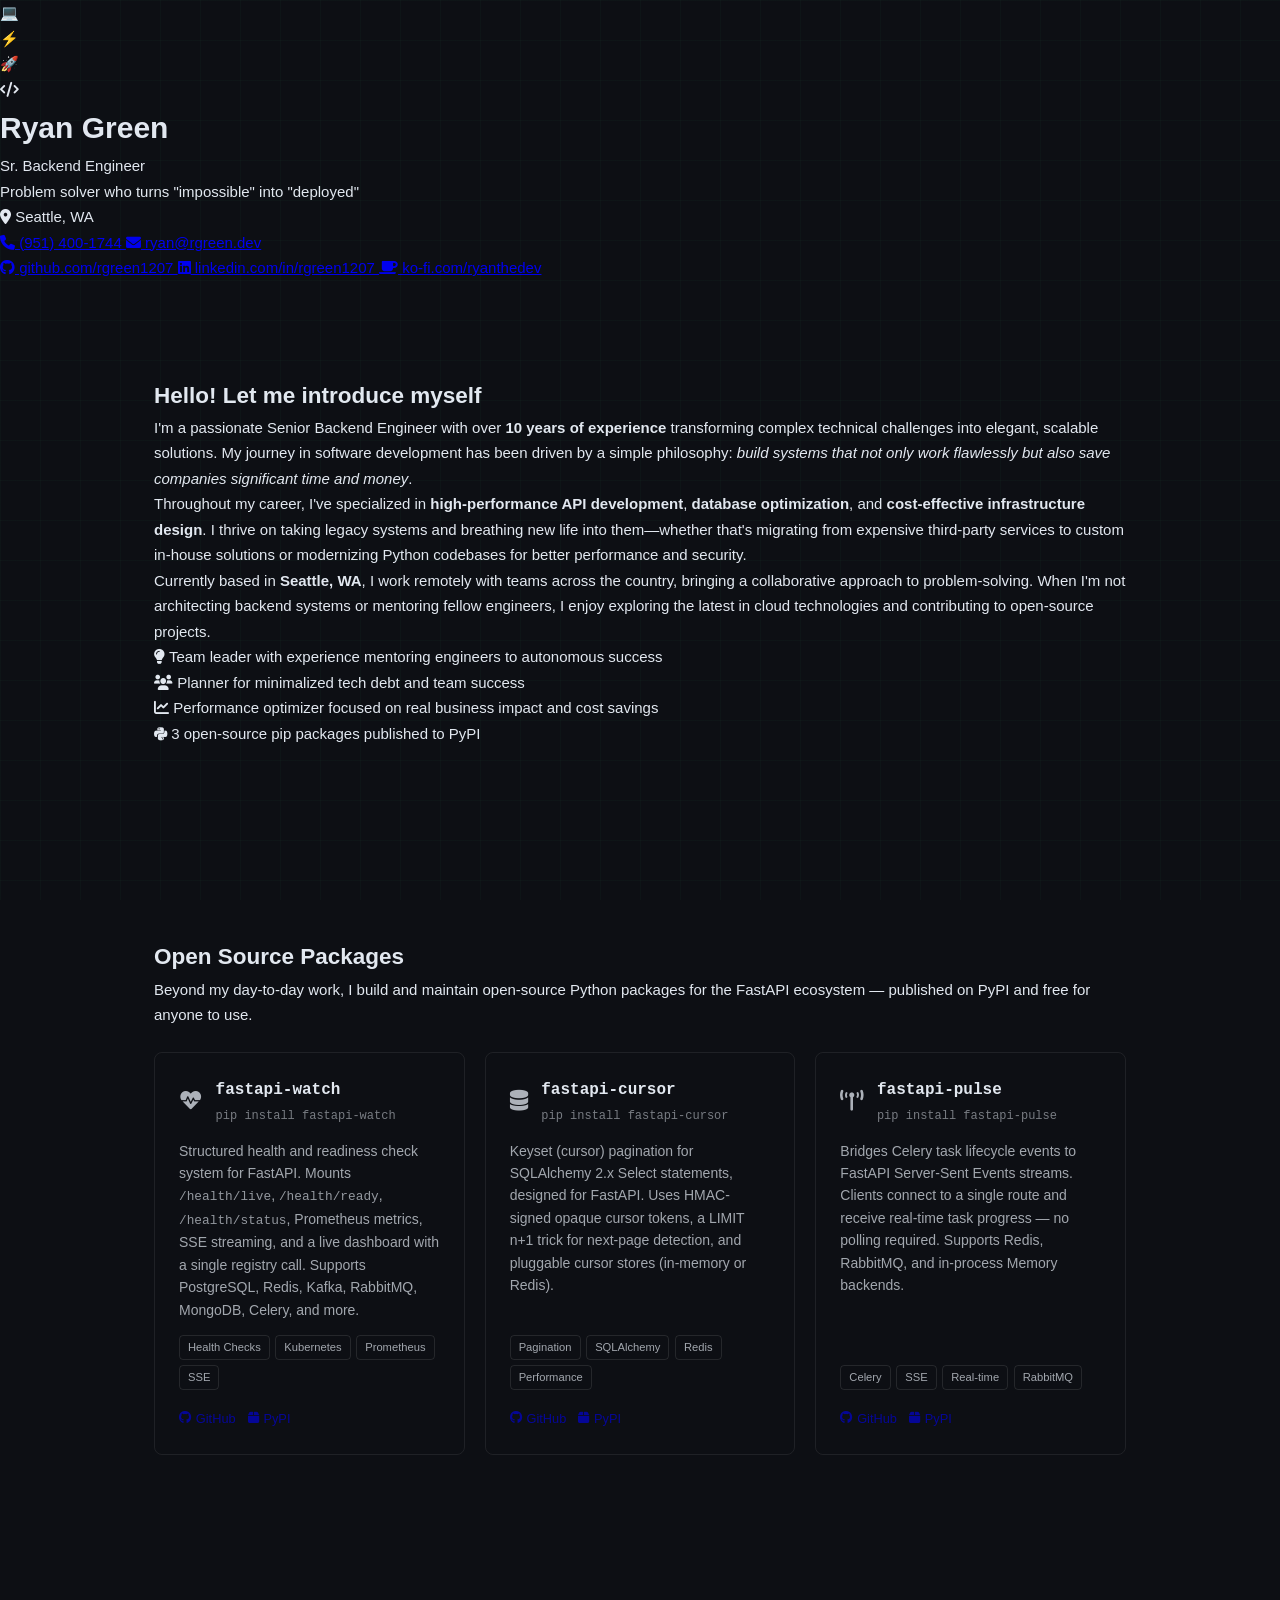
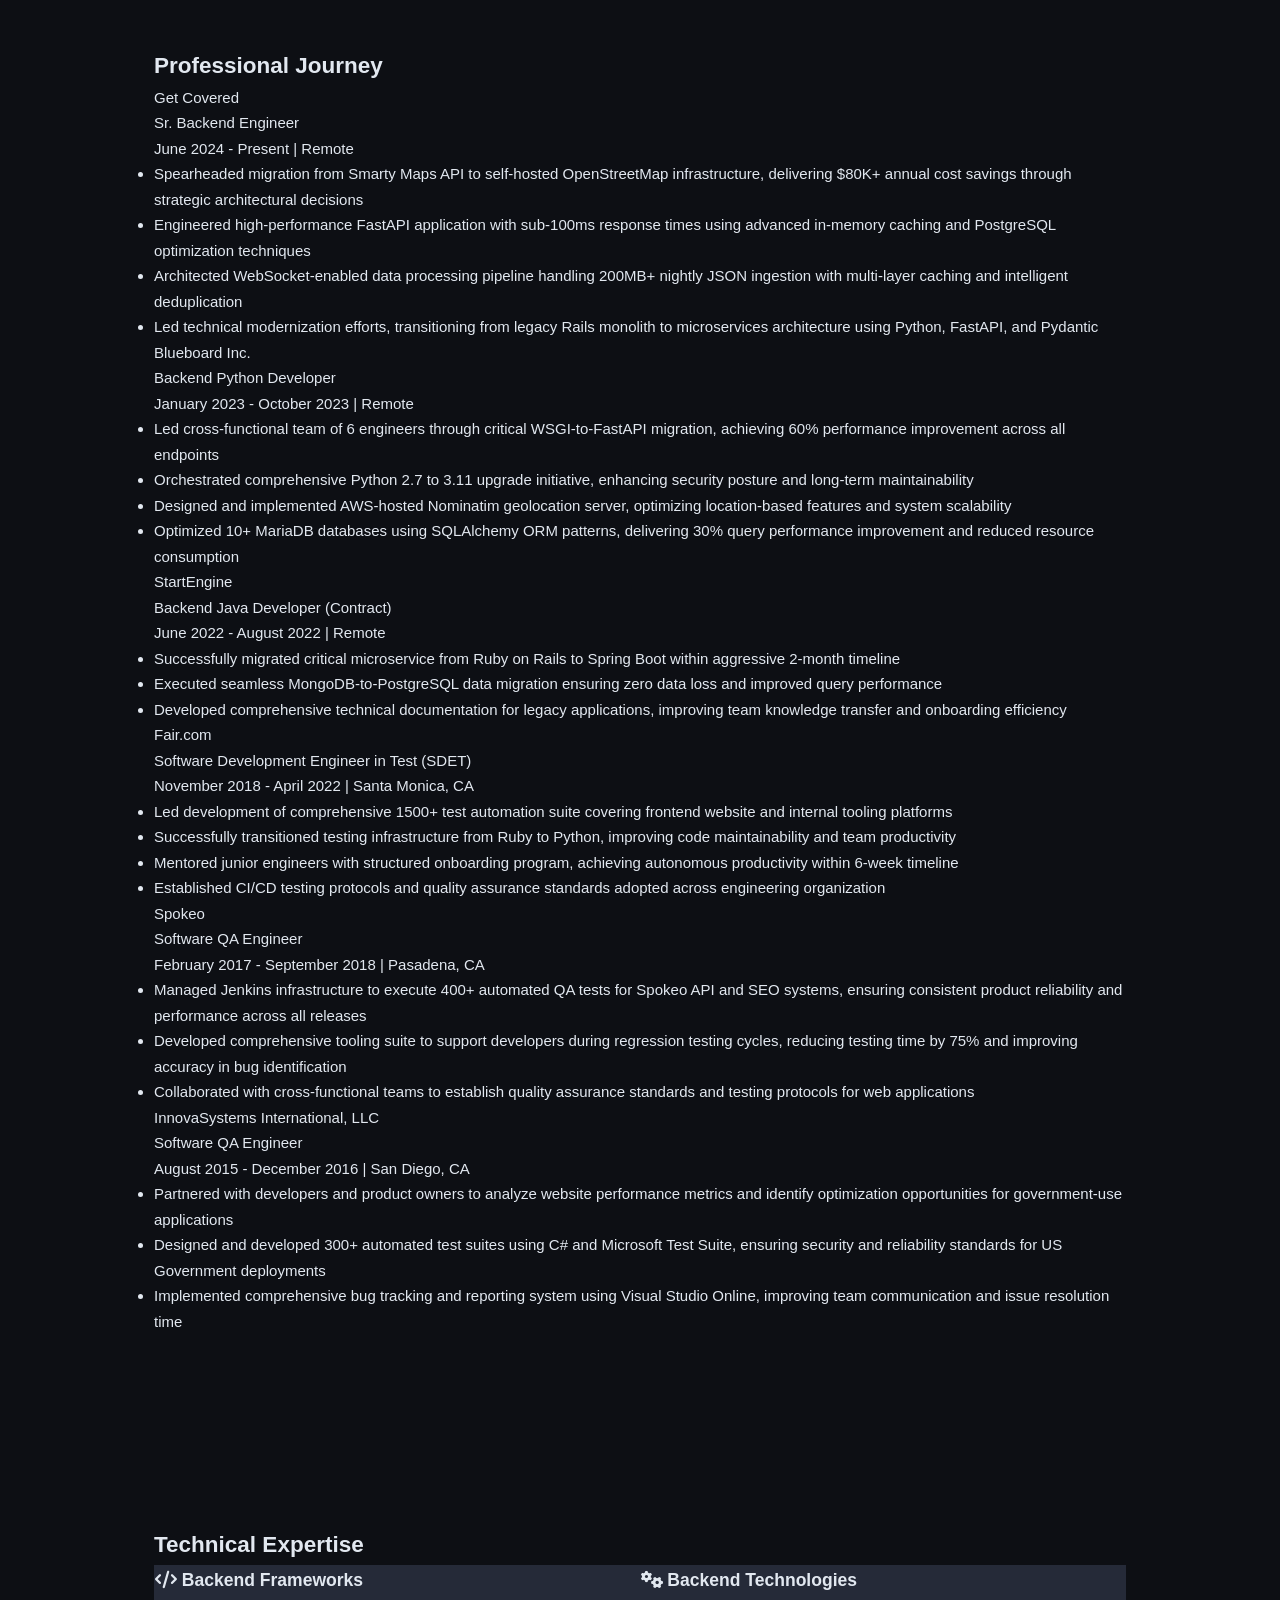
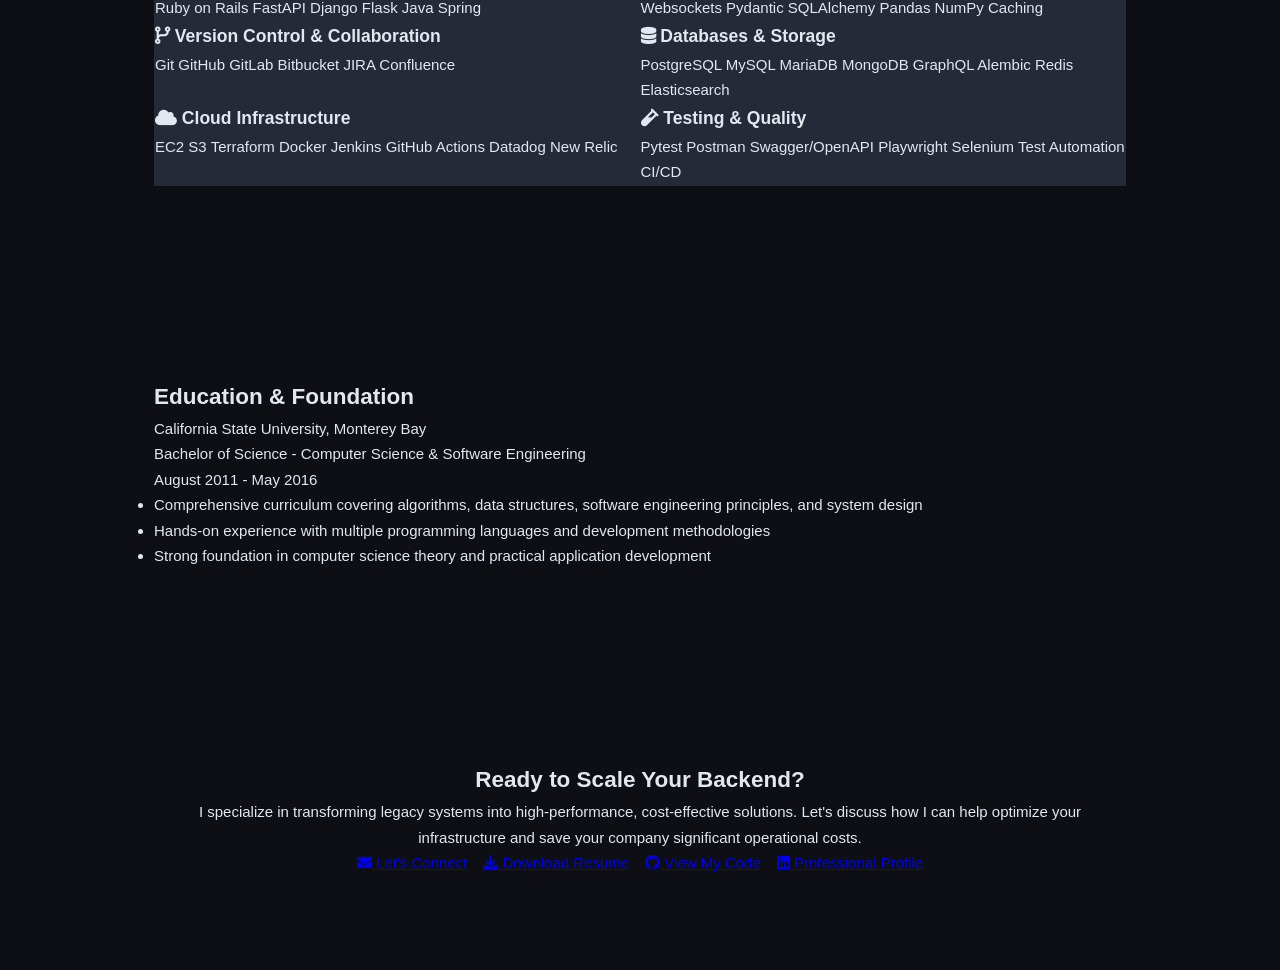
==== commit 82e7943a: "Update script references in index.html Replaced script.js with main.js and removed Ko-fi widget scri" ====
--- a/index.html
+++ b/index.html
@@ -367,17 +367,7 @@
 
 </div>
 
-<script src="script.js"></script>
-
-<script src='https://storage.ko-fi.com/cdn/scripts/overlay-widget.js'></script>
-<script>
-  kofiWidgetOverlay.draw('ryanthedev', {
-    'type': 'floating-chat',
-    'floating-chat.donateButton.text': 'Support me',
-    'floating-chat.donateButton.background-color': '#00b9fe',
-    'floating-chat.donateButton.text-color': '#fff'
-  });
-</script>
+<script src="main.js"></script>
 
 </body>
 </html>
--- a/style.css
+++ b/style.css
@@ -775,3 +775,99 @@
       .skill-group { padding: 1.25rem 1.5rem; }
       .scroll-indicator { display: none; }
     }
+
+    /* ── Open Source Packages ── */
+    
+    .packages-grid {
+      display: grid;
+      grid-template-columns: repeat(auto-fit, minmax(260px, 1fr));
+      gap: 1.25rem;
+      margin-top: 1.5rem;
+    }
+    
+    .package-card {
+      border: 1px solid rgba(255, 255, 255, 0.08);
+      border-radius: 8px;
+      padding: 1.5rem;
+      display: flex;
+      flex-direction: column;
+      gap: 0.85rem;
+      transition: border-color 0.2s, transform 0.2s;
+    }
+    
+    .package-card:hover {
+      border-color: rgba(255, 255, 255, 0.2);
+      transform: translateY(-3px);
+    }
+    
+    .package-card-header {
+      display: flex;
+      align-items: center;
+      gap: 0.85rem;
+    }
+    
+    .package-card-icon {
+      font-size: 1.3rem;
+      opacity: 0.75;
+      flex-shrink: 0;
+    }
+    
+    .package-card-name {
+      font-size: 1rem;
+      font-weight: 700;
+      font-family: monospace;
+    }
+    
+    .package-card-install {
+      font-size: 0.75rem;
+      font-family: monospace;
+      opacity: 0.5;
+      margin-top: 2px;
+    }
+    
+    .package-card-desc {
+      font-size: 0.875rem;
+      line-height: 1.6;
+      opacity: 0.7;
+      flex-grow: 1;
+    }
+    
+    .package-card-desc code {
+      font-family: monospace;
+      font-size: 0.8rem;
+      opacity: 0.9;
+    }
+    
+    .package-card-tags {
+      display: flex;
+      flex-wrap: wrap;
+      gap: 0.35rem;
+    }
+    
+    .package-tag {
+      font-size: 0.7rem;
+      padding: 2px 8px;
+      border-radius: 4px;
+      border: 1px solid rgba(255, 255, 255, 0.15);
+      opacity: 0.7;
+    }
+    
+    .package-card-links {
+      display: flex;
+      gap: 0.75rem;
+      margin-top: 0.25rem;
+    }
+    
+    .package-card-link {
+      font-size: 0.8rem;
+      text-decoration: none;
+      opacity: 0.6;
+      display: inline-flex;
+      align-items: center;
+      gap: 0.3rem;
+      transition: opacity 0.2s;
+    }
+    
+    .package-card-link:hover {
+      opacity: 1;
+    }
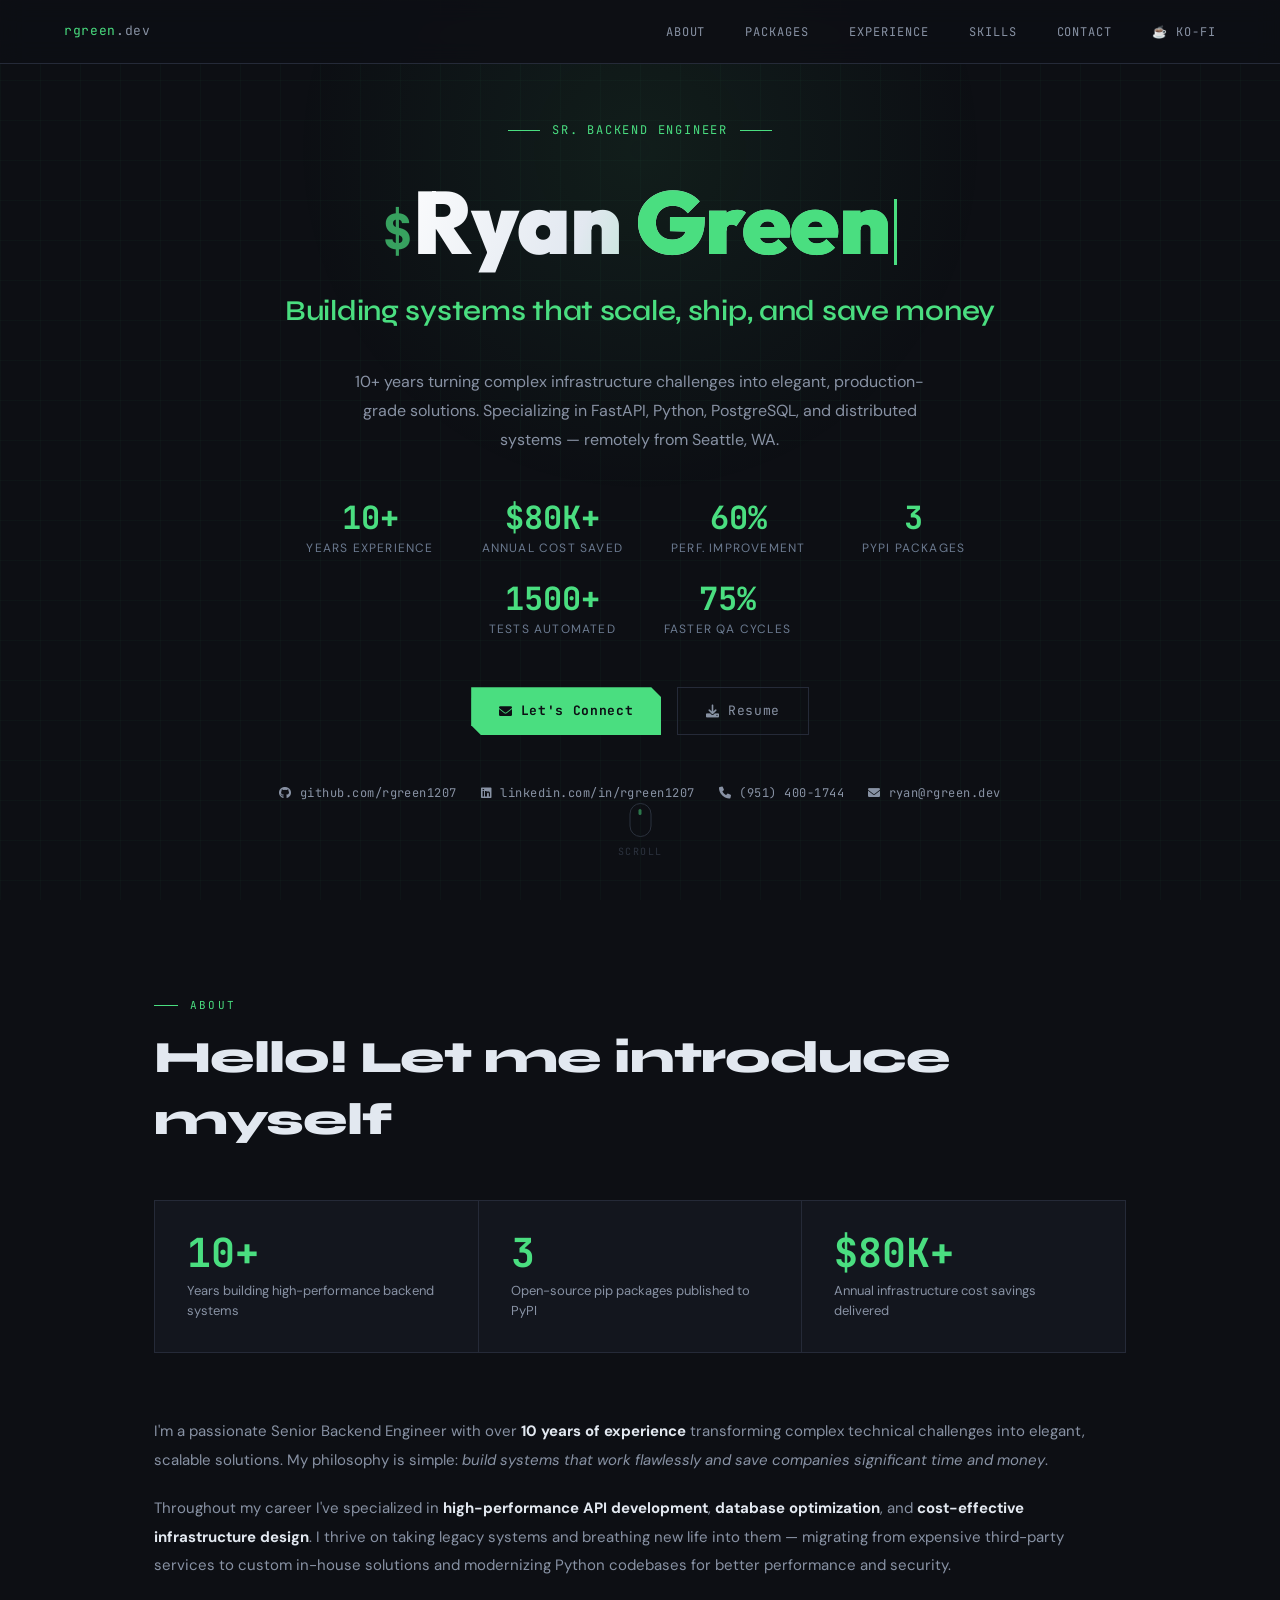
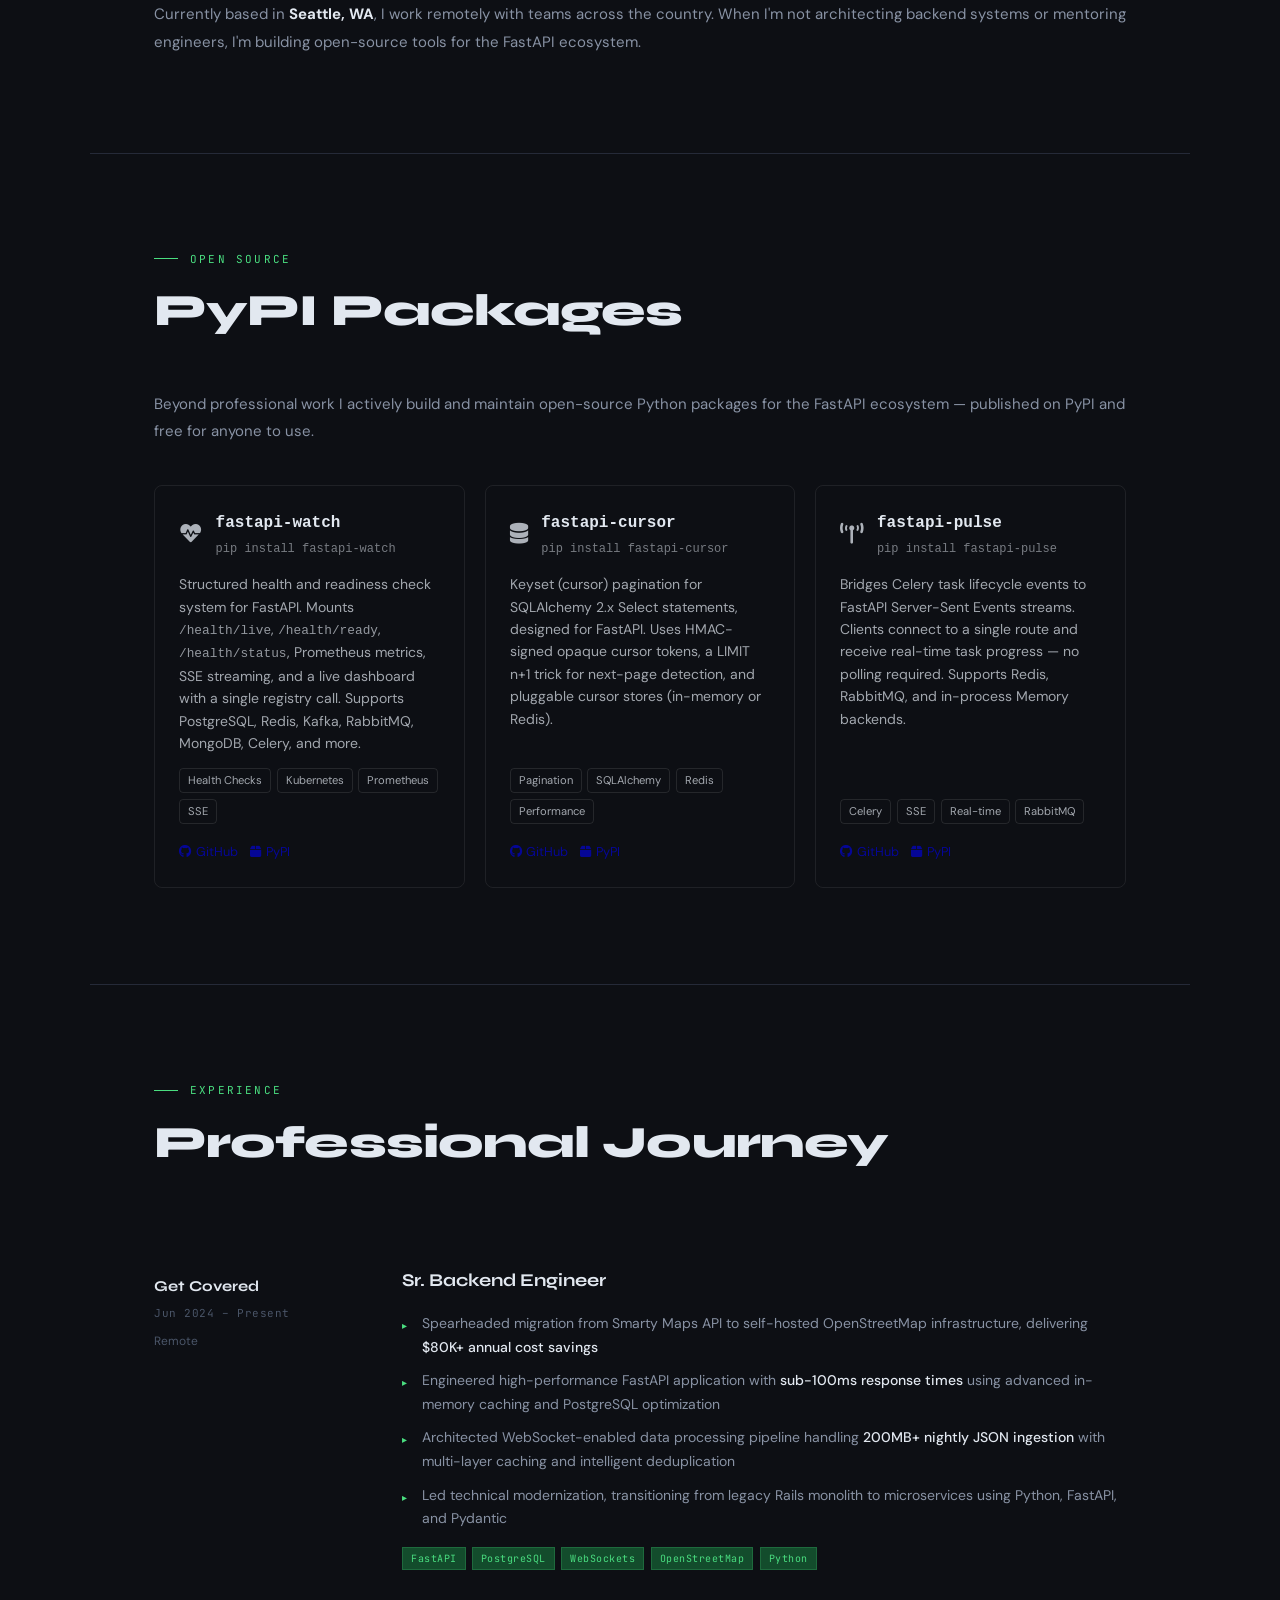
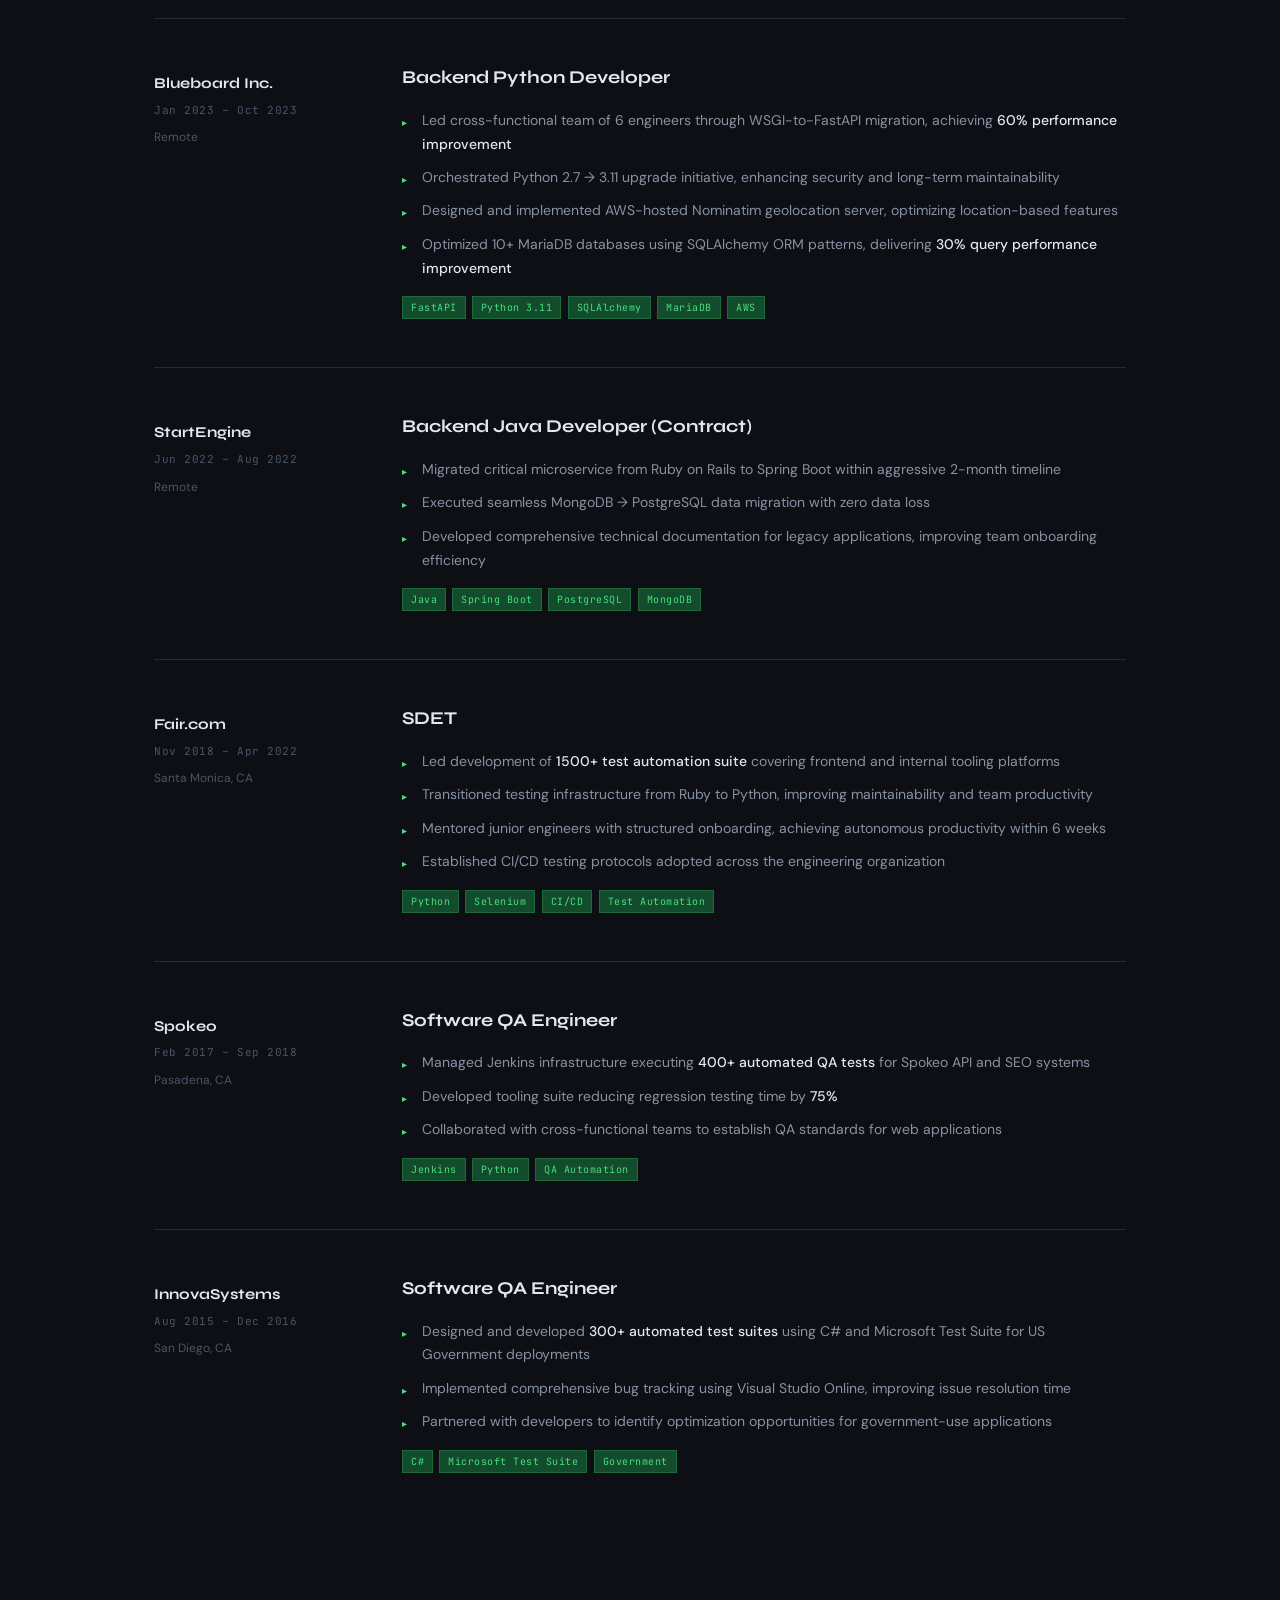
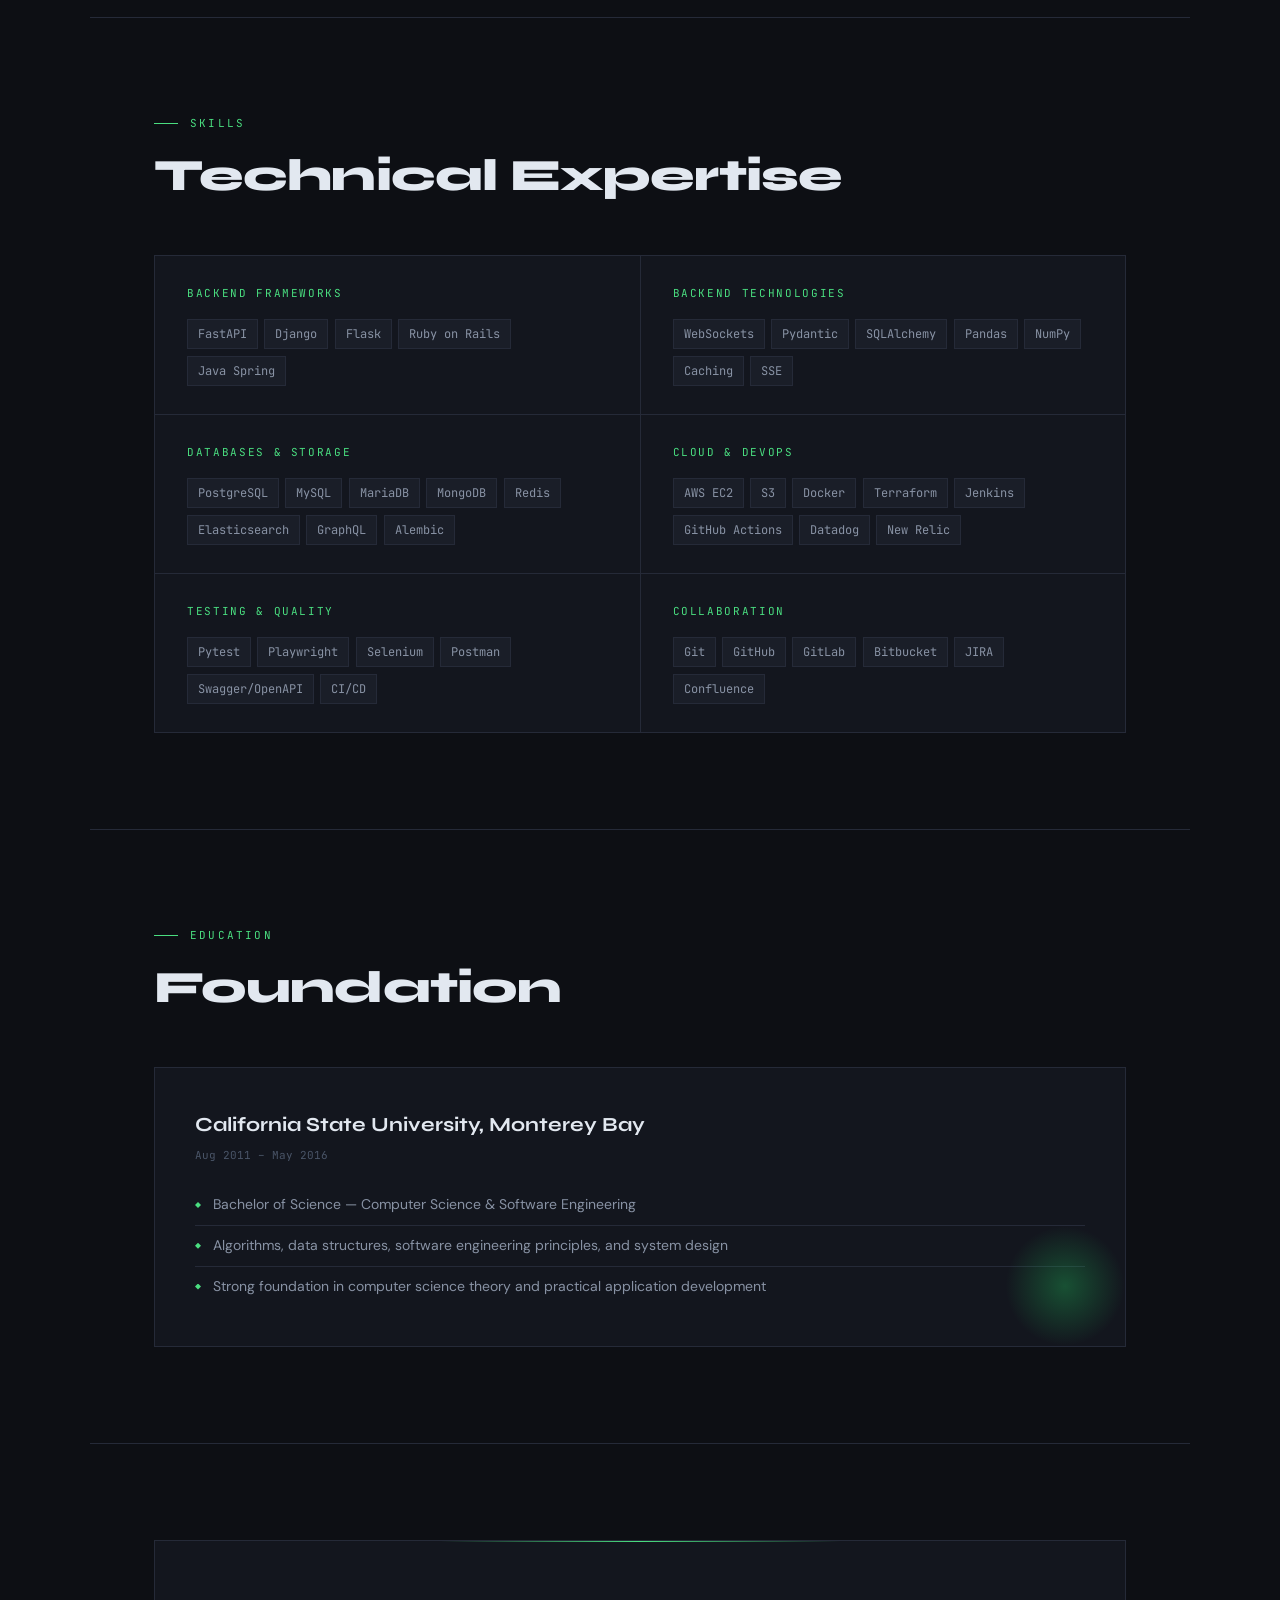
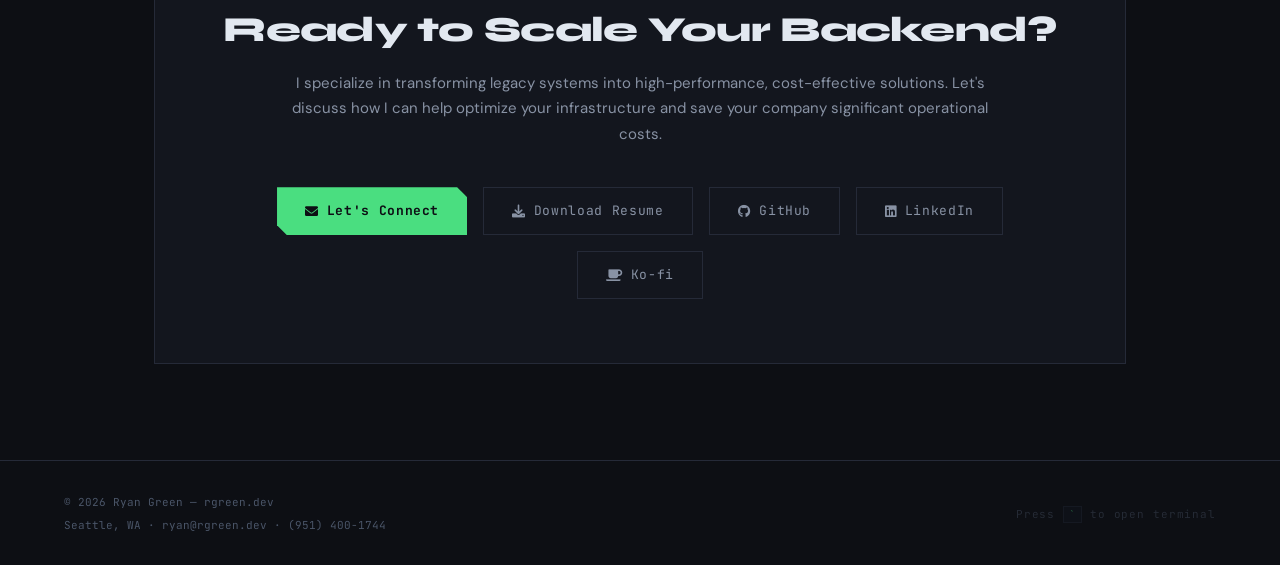
==== commit 260dc769: "Update index.html" ====
--- a/index.html
+++ b/index.html
@@ -1,373 +1,465 @@
 <!DOCTYPE html>
 <html lang="en">
 <head>
-<meta charset="UTF-8">
-<meta name="viewport" content="width=device-width, initial-scale=1.0">
-<title>Ryan Green - Sr. Backend Engineer</title>
-<link href="https://cdnjs.cloudflare.com/ajax/libs/font-awesome/6.0.0/css/all.min.css" rel="stylesheet">
-<link rel="stylesheet" href="style.css">
+  <meta charset="UTF-8">
+  <meta name="viewport" content="width=device-width, initial-scale=1.0">
+  <title>Ryan Green - Sr. Backend Engineer</title>
+  <link rel="preconnect" href="https://fonts.googleapis.com">
+  <link rel="preconnect" href="https://fonts.gstatic.com" crossorigin>
+  <link href="https://fonts.googleapis.com/css2?family=DM+Sans:wght@400;500&family=JetBrains+Mono:wght@400;700&family=Outfit:wght@900&family=Syne:wght@600;800&display=swap" rel="stylesheet">
+  <link href="https://cdnjs.cloudflare.com/ajax/libs/font-awesome/6.0.0/css/all.min.css" rel="stylesheet">
+  <link rel="stylesheet" href="style.css">
 </head>
 <body>
 
-<div class="floating-shapes">
-<div class="shape">💻</div>
-<div class="shape">⚡</div>
-<div class="shape">🚀</div>
-</div>
-
-<div class="container">
-
-<header class="header">
-<div class="profile-section">
-<div class="profile-img">
-<i class="fas fa-code"></i>
-</div>
-<div class="profile-text">
-<h1 class="name">Ryan Green</h1>
-<p class="title">Sr. Backend Engineer</p>
-</div>
-</div>
-<div class="tagline-container">
-<p class="tagline typing-effect">Problem solver who turns "impossible" into "deployed"</p>
-</div>
-<div class="contact-info">
-<div class="contact-row">
-<div class="contact-item">
-<i class="fas fa-map-marker-alt"></i>
-Seattle, WA
-</div>
-</div>
-<div class="contact-row">
-<a href="tel:+19514001744" class="contact-item">
-<i class="fas fa-phone"></i>
-(951) 400-1744
-</a>
-<a href="mailto:ryan@rgreen.dev" class="contact-item">
-<i class="fas fa-envelope"></i>
-ryan@rgreen.dev
-</a>
-</div>
-<div class="contact-row">
-<a href="https://github.com/rgreen1207" class="contact-item" target="_blank">
-<i class="fab fa-github"></i>
-github.com/rgreen1207
-</a>
-<a href="https://linkedin.com/in/rgreen1207" class="contact-item" target="_blank">
-<i class="fab fa-linkedin"></i>
-linkedin.com/in/rgreen1207
-</a>
-<!-- CHANGE 3: Ko-fi link added to far right of nav/contact row -->
-<a href="https://ko-fi.com/ryanthedev" class="contact-item" target="_blank">
-<i class="fas fa-coffee"></i>
-ko-fi.com/ryanthedev
-</a>
-</div>
-</div>
-</header>
-
-<section class="section fade-in">
-<h2>Hello! Let me introduce myself</h2>
-<div class="intro-content">
-<p class="intro-text">
-I'm a passionate Senior Backend Engineer with over <strong>10 years of experience</strong> transforming complex technical challenges into elegant, scalable solutions. My journey in software development has been driven by a simple philosophy: <em>build systems that not only work flawlessly but also save companies significant time and money</em>.
-</p>
-<p class="intro-text">
-Throughout my career, I've specialized in <strong>high-performance API development</strong>, <strong>database optimization</strong>, and <strong>cost-effective infrastructure design</strong>. I thrive on taking legacy systems and breathing new life into them—whether that's migrating from expensive third-party services to custom in-house solutions or modernizing Python codebases for better performance and security.
-</p>
-<p class="intro-text">
-Currently based in <strong>Seattle, WA</strong>, I work remotely with teams across the country, bringing a collaborative approach to problem-solving. When I'm not architecting backend systems or mentoring fellow engineers, I enjoy exploring the latest in cloud technologies and contributing to open-source projects.
-</p>
-<div class="intro-highlights">
-<div class="highlight-item">
-<i class="fas fa-lightbulb"></i>
-<span>Team leader with experience mentoring engineers to autonomous success</span>
-</div>
-<div class="highlight-item">
-<i class="fas fa-users"></i>
-<span>Planner for minimalized tech debt and team success</span>
-</div>
-<div class="highlight-item">
-<i class="fas fa-chart-line"></i>
-<span>Performance optimizer focused on real business impact and cost savings</span>
-</div>
-<!-- CHANGE 1: replaced "15 engineers led" pill with pip packages stat -->
-<div class="highlight-item">
-<i class="fab fa-python"></i>
-<span>3 open-source pip packages published to PyPI</span>
-</div>
-</div>
-</div>
-</section>
-
-<!-- CHANGE 2: Open Source Packages section, inserted before Professional Journey -->
-<section class="section fade-in">
-<h2>Open Source Packages</h2>
-<div class="intro-content">
-<p class="intro-text">
-Beyond my day-to-day work, I build and maintain open-source Python packages for the FastAPI ecosystem — published on PyPI and free for anyone to use.
-</p>
-<div class="packages-grid">
-
-<div class="package-card">
-<div class="package-card-header">
-<i class="fas fa-heartbeat package-card-icon"></i>
-<div>
-<div class="package-card-name">fastapi-watch</div>
-<div class="package-card-install">pip install fastapi-watch</div>
-</div>
-</div>
-<p class="package-card-desc">Structured health and readiness check system for FastAPI. Mounts <code>/health/live</code>, <code>/health/ready</code>, <code>/health/status</code>, Prometheus metrics, SSE streaming, and a live dashboard with a single registry call. Supports PostgreSQL, Redis, Kafka, RabbitMQ, MongoDB, Celery, and more.</p>
-<div class="package-card-tags">
-<span class="package-tag">Health Checks</span>
-<span class="package-tag">Kubernetes</span>
-<span class="package-tag">Prometheus</span>
-<span class="package-tag">SSE</span>
-</div>
-<div class="package-card-links">
-<a href="https://github.com/rgreen1207/fastapi-watch" target="_blank" class="package-card-link"><i class="fab fa-github"></i> GitHub</a>
-<a href="https://pypi.org/project/fastapi-watch/" target="_blank" class="package-card-link"><i class="fas fa-box"></i> PyPI</a>
-</div>
-</div>
-
-<div class="package-card">
-<div class="package-card-header">
-<i class="fas fa-database package-card-icon"></i>
-<div>
-<div class="package-card-name">fastapi-cursor</div>
-<div class="package-card-install">pip install fastapi-cursor</div>
-</div>
-</div>
-<p class="package-card-desc">Keyset (cursor) pagination for SQLAlchemy 2.x Select statements, designed for FastAPI. Uses HMAC-signed opaque cursor tokens, a LIMIT n+1 trick for next-page detection, and pluggable cursor stores (in-memory or Redis).</p>
-<div class="package-card-tags">
-<span class="package-tag">Pagination</span>
-<span class="package-tag">SQLAlchemy</span>
-<span class="package-tag">Redis</span>
-<span class="package-tag">Performance</span>
-</div>
-<div class="package-card-links">
-<a href="https://github.com/rgreen1207/fastapi-cursor" target="_blank" class="package-card-link"><i class="fab fa-github"></i> GitHub</a>
-<a href="https://pypi.org/project/fastapi-cursor/" target="_blank" class="package-card-link"><i class="fas fa-box"></i> PyPI</a>
-</div>
-</div>
-
-<div class="package-card">
-<div class="package-card-header">
-<i class="fas fa-broadcast-tower package-card-icon"></i>
-<div>
-<div class="package-card-name">fastapi-pulse</div>
-<div class="package-card-install">pip install fastapi-pulse</div>
-</div>
-</div>
-<p class="package-card-desc">Bridges Celery task lifecycle events to FastAPI Server-Sent Events streams. Clients connect to a single route and receive real-time task progress — no polling required. Supports Redis, RabbitMQ, and in-process Memory backends.</p>
-<div class="package-card-tags">
-<span class="package-tag">Celery</span>
-<span class="package-tag">SSE</span>
-<span class="package-tag">Real-time</span>
-<span class="package-tag">RabbitMQ</span>
-</div>
-<div class="package-card-links">
-<a href="https://github.com/rgreen1207/fastapi-pulse" target="_blank" class="package-card-link"><i class="fab fa-github"></i> GitHub</a>
-<a href="https://pypi.org/project/fastapi-pulse/" target="_blank" class="package-card-link"><i class="fas fa-box"></i> PyPI</a>
-</div>
-</div>
-
-</div>
-</div>
-</section>
-
-<section class="section fade-in">
-<h2>Professional Journey</h2>
-
-<div class="experience-item">
-<div class="company">Get Covered</div>
-<div class="role">Sr. Backend Engineer</div>
-<div class="date">June 2024 - Present | Remote</div>
-<ul class="achievements">
-<li>Spearheaded migration from Smarty Maps API to self-hosted OpenStreetMap infrastructure, delivering $80K+ annual cost savings through strategic architectural decisions</li>
-<li>Engineered high-performance FastAPI application with sub-100ms response times using advanced in-memory caching and PostgreSQL optimization techniques</li>
-<li>Architected WebSocket-enabled data processing pipeline handling 200MB+ nightly JSON ingestion with multi-layer caching and intelligent deduplication</li>
-<li>Led technical modernization efforts, transitioning from legacy Rails monolith to microservices architecture using Python, FastAPI, and Pydantic</li>
-</ul>
-</div>
-
-<div class="experience-item">
-<div class="company">Blueboard Inc.</div>
-<div class="role">Backend Python Developer</div>
-<div class="date">January 2023 - October 2023 | Remote</div>
-<ul class="achievements">
-<li>Led cross-functional team of 6 engineers through critical WSGI-to-FastAPI migration, achieving 60% performance improvement across all endpoints</li>
-<li>Orchestrated comprehensive Python 2.7 to 3.11 upgrade initiative, enhancing security posture and long-term maintainability</li>
-<li>Designed and implemented AWS-hosted Nominatim geolocation server, optimizing location-based features and system scalability</li>
-<li>Optimized 10+ MariaDB databases using SQLAlchemy ORM patterns, delivering 30% query performance improvement and reduced resource consumption</li>
-</ul>
-</div>
-
-<div class="experience-item">
-<div class="company">StartEngine</div>
-<div class="role">Backend Java Developer (Contract)</div>
-<div class="date">June 2022 - August 2022 | Remote</div>
-<ul class="achievements">
-<li>Successfully migrated critical microservice from Ruby on Rails to Spring Boot within aggressive 2-month timeline</li>
-<li>Executed seamless MongoDB-to-PostgreSQL data migration ensuring zero data loss and improved query performance</li>
-<li>Developed comprehensive technical documentation for legacy applications, improving team knowledge transfer and onboarding efficiency</li>
-</ul>
-</div>
-
-<div class="experience-item">
-<div class="company">Fair.com</div>
-<div class="role">Software Development Engineer in Test (SDET)</div>
-<div class="date">November 2018 - April 2022 | Santa Monica, CA</div>
-<ul class="achievements">
-<li>Led development of comprehensive 1500+ test automation suite covering frontend website and internal tooling platforms</li>
-<li>Successfully transitioned testing infrastructure from Ruby to Python, improving code maintainability and team productivity</li>
-<li>Mentored junior engineers with structured onboarding program, achieving autonomous productivity within 6-week timeline</li>
-<li>Established CI/CD testing protocols and quality assurance standards adopted across engineering organization</li>
-</ul>
-</div>
-
-<div class="experience-item">
-<div class="company">Spokeo</div>
-<div class="role">Software QA Engineer</div>
-<div class="date">February 2017 - September 2018 | Pasadena, CA</div>
-<ul class="achievements">
-<li>Managed Jenkins infrastructure to execute 400+ automated QA tests for Spokeo API and SEO systems, ensuring consistent product reliability and performance across all releases</li>
-<li>Developed comprehensive tooling suite to support developers during regression testing cycles, reducing testing time by 75% and improving accuracy in bug identification</li>
-<li>Collaborated with cross-functional teams to establish quality assurance standards and testing protocols for web applications</li>
-</ul>
-</div>
-
-<div class="experience-item">
-<div class="company">InnovaSystems International, LLC</div>
-<div class="role">Software QA Engineer</div>
-<div class="date">August 2015 - December 2016 | San Diego, CA</div>
-<ul class="achievements">
-<li>Partnered with developers and product owners to analyze website performance metrics and identify optimization opportunities for government-use applications</li>
-<li>Designed and developed 300+ automated test suites using C# and Microsoft Test Suite, ensuring security and reliability standards for US Government deployments</li>
-<li>Implemented comprehensive bug tracking and reporting system using Visual Studio Online, improving team communication and issue resolution time</li>
-</ul>
-</div>
-
-</section>
-
-<section class="section fade-in">
-<h2>Technical Expertise</h2>
-<div class="skills-grid">
-
-<div class="skill-category">
-<h3><i class="fas fa-code"></i> Backend Frameworks</h3>
-<div class="skill-tags">
-<span class="skill-tag">Ruby on Rails</span>
-<span class="skill-tag">FastAPI</span>
-<span class="skill-tag">Django</span>
-<span class="skill-tag">Flask</span>
-<span class="skill-tag">Java Spring</span>
-</div>
-</div>
-
-<div class="skill-category">
-<h3><i class="fas fa-cogs"></i> Backend Technologies</h3>
-<div class="skill-tags">
-<span class="skill-tag">Websockets</span>
-<span class="skill-tag">Pydantic</span>
-<span class="skill-tag">SQLAlchemy</span>
-<span class="skill-tag">Pandas</span>
-<span class="skill-tag">NumPy</span>
-<span class="skill-tag">Caching</span>
-</div>
-</div>
-
-<div class="skill-category">
-<h3><i class="fas fa-code-branch"></i> Version Control & Collaboration</h3>
-<div class="skill-tags">
-<span class="skill-tag">Git</span>
-<span class="skill-tag">GitHub</span>
-<span class="skill-tag">GitLab</span>
-<span class="skill-tag">Bitbucket</span>
-<span class="skill-tag">JIRA</span>
-<span class="skill-tag">Confluence</span>
-</div>
-</div>
-
-<div class="skill-category">
-<h3><i class="fas fa-database"></i> Databases & Storage</h3>
-<div class="skill-tags">
-<span class="skill-tag">PostgreSQL</span>
-<span class="skill-tag">MySQL</span>
-<span class="skill-tag">MariaDB</span>
-<span class="skill-tag">MongoDB</span>
-<span class="skill-tag">GraphQL</span>
-<span class="skill-tag">Alembic</span>
-<span class="skill-tag">Redis</span>
-<span class="skill-tag">Elasticsearch</span>
-</div>
-</div>
-
-<div class="skill-category">
-<h3><i class="fas fa-cloud"></i> Cloud Infrastructure</h3>
-<div class="skill-tags">
-<span class="skill-tag">EC2</span>
-<span class="skill-tag">S3</span>
-<span class="skill-tag">Terraform</span>
-<span class="skill-tag">Docker</span>
-<span class="skill-tag">Jenkins</span>
-<span class="skill-tag">GitHub Actions</span>
-<span class="skill-tag">Datadog</span>
-<span class="skill-tag">New Relic</span>
-</div>
-</div>
-
-<div class="skill-category">
-<h3><i class="fas fa-vial"></i> Testing & Quality</h3>
-<div class="skill-tags">
-<span class="skill-tag">Pytest</span>
-<span class="skill-tag">Postman</span>
-<span class="skill-tag">Swagger/OpenAPI</span>
-<span class="skill-tag">Playwright</span>
-<span class="skill-tag">Selenium</span>
-<span class="skill-tag">Test Automation</span>
-<span class="skill-tag">CI/CD</span>
-</div>
-</div>
-
-</div>
-</section>
-
-<section class="section fade-in">
-<h2>Education & Foundation</h2>
-<div class="experience-item">
-<div class="company">California State University, Monterey Bay</div>
-<div class="role">Bachelor of Science - Computer Science & Software Engineering</div>
-<div class="date">August 2011 - May 2016</div>
-<ul class="achievements">
-<li>Comprehensive curriculum covering algorithms, data structures, software engineering principles, and system design</li>
-<li>Hands-on experience with multiple programming languages and development methodologies</li>
-<li>Strong foundation in computer science theory and practical application development</li>
-</ul>
-</div>
-</section>
-
-<div class="cta-section fade-in">
-<h2>Ready to Scale Your Backend?</h2>
-<p>I specialize in transforming legacy systems into high-performance, cost-effective solutions. Let's discuss how I can help optimize your infrastructure and save your company significant operational costs.</p>
-<div class="cta-buttons">
-<a href="mailto:ryan@rgreen.dev" class="cta-button">
-<i class="fas fa-envelope"></i> Let's Connect
-</a>
-<a href="RyanGreenResume.pdf" class="cta-button" download>
-<i class="fas fa-download"></i> Download Resume
-</a>
-<a href="https://github.com/rgreen1207" class="cta-button" target="_blank">
-<i class="fab fa-github"></i> View My Code
-</a>
-<a href="https://linkedin.com/in/rgreen1207" class="cta-button" target="_blank">
-<i class="fab fa-linkedin"></i> Professional Profile
-</a>
-</div>
-</div>
-
-</div>
-
-<script src="main.js"></script>
+  <!-- NAV -->
+  <nav>
+    <div class="nav-logo">rgreen<span>.dev</span></div>
+    <ul class="nav-links">
+      <li><a href="#about">About</a></li>
+      <li><a href="#packages">Packages</a></li>
+      <li><a href="#experience">Experience</a></li>
+      <li><a href="#skills">Skills</a></li>
+      <li><a href="#contact">Contact</a></li>
+      <li><a href="https://ko-fi.com/ryanthedev" target="_blank" style="color:var(--green);">☕ Ko-fi</a></li>
+    </ul>
+  </nav>
+
+  <!-- HERO -->
+  <div class="hero">
+    <div class="hero-glow"></div>
+    <div class="hero-content">
+      <div class="hero-eyebrow">Sr. Backend Engineer</div>
+      <h1 class="hero-name" id="hero-name">
+        <span class="hero-name-prompt">$</span><span id="name-ryan"></span><span id="name-green"></span><span class="hero-name-cursor" id="hero-cursor"></span>
+      </h1>
+      <p class="hero-title">Building systems that scale, ship, and save money</p>
+      <p class="hero-summary">
+        10+ years turning complex infrastructure challenges into elegant, production-grade solutions.
+        Specializing in FastAPI, Python, PostgreSQL, and distributed systems — remotely from Seattle, WA.
+      </p>
+
+      <div class="hero-stats">
+        <div class="hero-stats-row">
+          <div class="stat">
+            <span class="stat-num">10+</span>
+            <span class="stat-label">Years Experience</span>
+          </div>
+          <div class="stat">
+            <span class="stat-num">$80K+</span>
+            <span class="stat-label">Annual Cost Saved</span>
+          </div>
+          <div class="stat">
+            <span class="stat-num">60%</span>
+            <span class="stat-label">Perf. Improvement</span>
+          </div>
+          <div class="stat">
+            <span class="stat-num" id="pip-stat-count">3</span>
+            <span class="stat-label">PyPI Packages</span>
+          </div>
+        </div>
+        <div class="hero-stats-row row-2">
+          <div class="stat">
+            <span class="stat-num">1500+</span>
+            <span class="stat-label">Tests Automated</span>
+          </div>
+          <div class="stat">
+            <span class="stat-num">75%</span>
+            <span class="stat-label">Faster QA Cycles</span>
+          </div>
+        </div>
+      </div>
+
+      <div class="hero-actions">
+        <a href="mailto:ryan@rgreen.dev" class="btn-primary"><i class="fas fa-envelope"></i> Let's Connect</a>
+        <a href="RyanGreenResume.pdf" class="btn-secondary" download><i class="fas fa-download"></i> Resume</a>
+      </div>
+
+      <div class="contact-bar">
+        <a href="https://github.com/rgreen1207" class="contact-link" target="_blank">
+          <i class="fab fa-github"></i> github.com/rgreen1207
+        </a>
+        <a href="https://linkedin.com/in/rgreen1207" class="contact-link" target="_blank">
+          <i class="fab fa-linkedin"></i> linkedin.com/in/rgreen1207
+        </a>
+        <a href="tel:+19514001744" class="contact-link">
+          <i class="fas fa-phone"></i> (951) 400-1744
+        </a>
+        <a href="mailto:ryan@rgreen.dev" class="contact-link">
+          <i class="fas fa-envelope"></i> ryan@rgreen.dev
+        </a>
+      </div>
+    </div>
+
+    <div class="scroll-indicator">
+      <div class="scroll-mouse"></div>
+      <span>scroll</span>
+    </div>
+  </div>
+
+  <!-- ABOUT -->
+  <section id="about" class="reveal">
+    <div class="section-label">About</div>
+    <h2 class="section-title">Hello! Let me introduce myself</h2>
+
+    <div class="highlights">
+      <div class="highlight-card">
+        <div class="highlight-num">10+</div>
+        <div class="highlight-label">Years building high-performance backend systems</div>
+      </div>
+      <div class="highlight-card">
+        <div class="highlight-num" id="pip-highlight-count">3</div>
+        <div class="highlight-label">Open-source pip packages published to PyPI</div>
+      </div>
+      <div class="highlight-card">
+        <div class="highlight-num">$80K+</div>
+        <div class="highlight-label">Annual infrastructure cost savings delivered</div>
+      </div>
+    </div>
+
+    <p style="color:var(--text-dim);line-height:1.9;margin-bottom:1.25rem;">
+      I'm a passionate Senior Backend Engineer with over <strong style="color:var(--text)">10 years of experience</strong> transforming complex technical challenges into elegant, scalable solutions. My philosophy is simple: <em>build systems that work flawlessly and save companies significant time and money</em>.
+    </p>
+    <p style="color:var(--text-dim);line-height:1.9;margin-bottom:1.25rem;">
+      Throughout my career I've specialized in <strong style="color:var(--text)">high-performance API development</strong>, <strong style="color:var(--text)">database optimization</strong>, and <strong style="color:var(--text)">cost-effective infrastructure design</strong>. I thrive on taking legacy systems and breathing new life into them — migrating from expensive third-party services to custom in-house solutions and modernizing Python codebases for better performance and security.
+    </p>
+    <p style="color:var(--text-dim);line-height:1.9;">
+      Currently based in <strong style="color:var(--text)">Seattle, WA</strong>, I work remotely with teams across the country. When I'm not architecting backend systems or mentoring engineers, I'm building open-source tools for the FastAPI ecosystem.
+    </p>
+  </section>
+
+  <div class="divider"></div>
+
+  <!-- OPEN SOURCE PACKAGES -->
+  <section id="packages" class="reveal">
+    <div class="section-label">Open Source</div>
+    <h2 class="section-title">PyPI Packages</h2>
+    <p style="color:var(--text-dim);margin-bottom:2.5rem;line-height:1.8;">
+      Beyond professional work I actively build and maintain open-source Python packages for the FastAPI ecosystem — published on PyPI and free for anyone to use.
+    </p>
+
+    <div class="packages-grid">
+
+      <div class="package-card">
+        <div class="package-card-header">
+          <i class="fas fa-heartbeat package-card-icon"></i>
+          <div>
+            <div class="package-card-name">fastapi-watch</div>
+            <div class="package-card-install">pip install fastapi-watch</div>
+          </div>
+        </div>
+        <p class="package-card-desc">Structured health and readiness check system for FastAPI. Mounts <code>/health/live</code>, <code>/health/ready</code>, <code>/health/status</code>, Prometheus metrics, SSE streaming, and a live dashboard with a single registry call. Supports PostgreSQL, Redis, Kafka, RabbitMQ, MongoDB, Celery, and more.</p>
+        <div class="package-card-tags">
+          <span class="package-tag">Health Checks</span>
+          <span class="package-tag">Kubernetes</span>
+          <span class="package-tag">Prometheus</span>
+          <span class="package-tag">SSE</span>
+        </div>
+        <div class="package-card-links">
+          <a href="https://github.com/rgreen1207/fastapi-watch" target="_blank" class="package-card-link"><i class="fab fa-github"></i> GitHub</a>
+          <a href="https://pypi.org/project/fastapi-watch/" target="_blank" class="package-card-link"><i class="fas fa-box"></i> PyPI</a>
+        </div>
+      </div>
+
+      <div class="package-card">
+        <div class="package-card-header">
+          <i class="fas fa-database package-card-icon"></i>
+          <div>
+            <div class="package-card-name">fastapi-cursor</div>
+            <div class="package-card-install">pip install fastapi-cursor</div>
+          </div>
+        </div>
+        <p class="package-card-desc">Keyset (cursor) pagination for SQLAlchemy 2.x Select statements, designed for FastAPI. Uses HMAC-signed opaque cursor tokens, a LIMIT n+1 trick for next-page detection, and pluggable cursor stores (in-memory or Redis).</p>
+        <div class="package-card-tags">
+          <span class="package-tag">Pagination</span>
+          <span class="package-tag">SQLAlchemy</span>
+          <span class="package-tag">Redis</span>
+          <span class="package-tag">Performance</span>
+        </div>
+        <div class="package-card-links">
+          <a href="https://github.com/rgreen1207/fastapi-cursor" target="_blank" class="package-card-link"><i class="fab fa-github"></i> GitHub</a>
+          <a href="https://pypi.org/project/fastapi-cursor/" target="_blank" class="package-card-link"><i class="fas fa-box"></i> PyPI</a>
+        </div>
+      </div>
+
+      <div class="package-card">
+        <div class="package-card-header">
+          <i class="fas fa-broadcast-tower package-card-icon"></i>
+          <div>
+            <div class="package-card-name">fastapi-pulse</div>
+            <div class="package-card-install">pip install fastapi-pulse</div>
+          </div>
+        </div>
+        <p class="package-card-desc">Bridges Celery task lifecycle events to FastAPI Server-Sent Events streams. Clients connect to a single route and receive real-time task progress — no polling required. Supports Redis, RabbitMQ, and in-process Memory backends.</p>
+        <div class="package-card-tags">
+          <span class="package-tag">Celery</span>
+          <span class="package-tag">SSE</span>
+          <span class="package-tag">Real-time</span>
+          <span class="package-tag">RabbitMQ</span>
+        </div>
+        <div class="package-card-links">
+          <a href="https://github.com/rgreen1207/fastapi-pulse" target="_blank" class="package-card-link"><i class="fab fa-github"></i> GitHub</a>
+          <a href="https://pypi.org/project/fastapi-pulse/" target="_blank" class="package-card-link"><i class="fas fa-box"></i> PyPI</a>
+        </div>
+      </div>
+
+    </div>
+  </section>
+
+  <div class="divider"></div>
+
+  <!-- EXPERIENCE -->
+  <section id="experience" class="reveal">
+    <div class="section-label">Experience</div>
+    <h2 class="section-title">Professional Journey</h2>
+
+    <div class="experience-list">
+
+      <div class="exp-item">
+        <div class="exp-meta">
+          <div class="exp-company">Get Covered</div>
+          <div class="exp-dates">Jun 2024 – Present</div>
+          <div class="exp-location">Remote</div>
+        </div>
+        <div>
+          <div class="exp-role">Sr. Backend Engineer</div>
+          <ul class="exp-bullets">
+            <li>Spearheaded migration from Smarty Maps API to self-hosted OpenStreetMap infrastructure, delivering <strong>$80K+ annual cost savings</strong></li>
+            <li>Engineered high-performance FastAPI application with <strong>sub-100ms response times</strong> using advanced in-memory caching and PostgreSQL optimization</li>
+            <li>Architected WebSocket-enabled data processing pipeline handling <strong>200MB+ nightly JSON ingestion</strong> with multi-layer caching and intelligent deduplication</li>
+            <li>Led technical modernization, transitioning from legacy Rails monolith to microservices using Python, FastAPI, and Pydantic</li>
+          </ul>
+          <div class="exp-tags">
+            <span class="tag">FastAPI</span><span class="tag">PostgreSQL</span><span class="tag">WebSockets</span><span class="tag">OpenStreetMap</span><span class="tag">Python</span>
+          </div>
+        </div>
+      </div>
+
+      <div class="exp-item">
+        <div class="exp-meta">
+          <div class="exp-company">Blueboard Inc.</div>
+          <div class="exp-dates">Jan 2023 – Oct 2023</div>
+          <div class="exp-location">Remote</div>
+        </div>
+        <div>
+          <div class="exp-role">Backend Python Developer</div>
+          <ul class="exp-bullets">
+            <li>Led cross-functional team of 6 engineers through WSGI-to-FastAPI migration, achieving <strong>60% performance improvement</strong></li>
+            <li>Orchestrated Python 2.7 → 3.11 upgrade initiative, enhancing security and long-term maintainability</li>
+            <li>Designed and implemented AWS-hosted Nominatim geolocation server, optimizing location-based features</li>
+            <li>Optimized 10+ MariaDB databases using SQLAlchemy ORM patterns, delivering <strong>30% query performance improvement</strong></li>
+          </ul>
+          <div class="exp-tags">
+            <span class="tag">FastAPI</span><span class="tag">Python 3.11</span><span class="tag">SQLAlchemy</span><span class="tag">MariaDB</span><span class="tag">AWS</span>
+          </div>
+        </div>
+      </div>
+
+      <div class="exp-item">
+        <div class="exp-meta">
+          <div class="exp-company">StartEngine</div>
+          <div class="exp-dates">Jun 2022 – Aug 2022</div>
+          <div class="exp-location">Remote</div>
+        </div>
+        <div>
+          <div class="exp-role">Backend Java Developer (Contract)</div>
+          <ul class="exp-bullets">
+            <li>Migrated critical microservice from Ruby on Rails to Spring Boot within aggressive 2-month timeline</li>
+            <li>Executed seamless MongoDB → PostgreSQL data migration with zero data loss</li>
+            <li>Developed comprehensive technical documentation for legacy applications, improving team onboarding efficiency</li>
+          </ul>
+          <div class="exp-tags">
+            <span class="tag">Java</span><span class="tag">Spring Boot</span><span class="tag">PostgreSQL</span><span class="tag">MongoDB</span>
+          </div>
+        </div>
+      </div>
+
+      <div class="exp-item">
+        <div class="exp-meta">
+          <div class="exp-company">Fair.com</div>
+          <div class="exp-dates">Nov 2018 – Apr 2022</div>
+          <div class="exp-location">Santa Monica, CA</div>
+        </div>
+        <div>
+          <div class="exp-role">SDET</div>
+          <ul class="exp-bullets">
+            <li>Led development of <strong>1500+ test automation suite</strong> covering frontend and internal tooling platforms</li>
+            <li>Transitioned testing infrastructure from Ruby to Python, improving maintainability and team productivity</li>
+            <li>Mentored junior engineers with structured onboarding, achieving autonomous productivity within 6 weeks</li>
+            <li>Established CI/CD testing protocols adopted across the engineering organization</li>
+          </ul>
+          <div class="exp-tags">
+            <span class="tag">Python</span><span class="tag">Selenium</span><span class="tag">CI/CD</span><span class="tag">Test Automation</span>
+          </div>
+        </div>
+      </div>
+
+      <div class="exp-item">
+        <div class="exp-meta">
+          <div class="exp-company">Spokeo</div>
+          <div class="exp-dates">Feb 2017 – Sep 2018</div>
+          <div class="exp-location">Pasadena, CA</div>
+        </div>
+        <div>
+          <div class="exp-role">Software QA Engineer</div>
+          <ul class="exp-bullets">
+            <li>Managed Jenkins infrastructure executing <strong>400+ automated QA tests</strong> for Spokeo API and SEO systems</li>
+            <li>Developed tooling suite reducing regression testing time by <strong>75%</strong></li>
+            <li>Collaborated with cross-functional teams to establish QA standards for web applications</li>
+          </ul>
+          <div class="exp-tags">
+            <span class="tag">Jenkins</span><span class="tag">Python</span><span class="tag">QA Automation</span>
+          </div>
+        </div>
+      </div>
+
+      <div class="exp-item">
+        <div class="exp-meta">
+          <div class="exp-company">InnovaSystems</div>
+          <div class="exp-dates">Aug 2015 – Dec 2016</div>
+          <div class="exp-location">San Diego, CA</div>
+        </div>
+        <div>
+          <div class="exp-role">Software QA Engineer</div>
+          <ul class="exp-bullets">
+            <li>Designed and developed <strong>300+ automated test suites</strong> using C# and Microsoft Test Suite for US Government deployments</li>
+            <li>Implemented comprehensive bug tracking using Visual Studio Online, improving issue resolution time</li>
+            <li>Partnered with developers to identify optimization opportunities for government-use applications</li>
+          </ul>
+          <div class="exp-tags">
+            <span class="tag">C#</span><span class="tag">Microsoft Test Suite</span><span class="tag">Government</span>
+          </div>
+        </div>
+      </div>
+
+    </div>
+  </section>
+
+  <div class="divider"></div>
+
+  <!-- SKILLS -->
+  <section id="skills" class="reveal">
+    <div class="section-label">Skills</div>
+    <h2 class="section-title">Technical Expertise</h2>
+
+    <div class="skills-grid">
+      <div class="skill-group">
+        <div class="skill-group-name">Backend Frameworks</div>
+        <div class="skill-pills">
+          <span class="skill-pill">FastAPI</span>
+          <span class="skill-pill">Django</span>
+          <span class="skill-pill">Flask</span>
+          <span class="skill-pill">Ruby on Rails</span>
+          <span class="skill-pill">Java Spring</span>
+        </div>
+      </div>
+      <div class="skill-group">
+        <div class="skill-group-name">Backend Technologies</div>
+        <div class="skill-pills">
+          <span class="skill-pill">WebSockets</span>
+          <span class="skill-pill">Pydantic</span>
+          <span class="skill-pill">SQLAlchemy</span>
+          <span class="skill-pill">Pandas</span>
+          <span class="skill-pill">NumPy</span>
+          <span class="skill-pill">Caching</span>
+          <span class="skill-pill">SSE</span>
+        </div>
+      </div>
+      <div class="skill-group">
+        <div class="skill-group-name">Databases & Storage</div>
+        <div class="skill-pills">
+          <span class="skill-pill">PostgreSQL</span>
+          <span class="skill-pill">MySQL</span>
+          <span class="skill-pill">MariaDB</span>
+          <span class="skill-pill">MongoDB</span>
+          <span class="skill-pill">Redis</span>
+          <span class="skill-pill">Elasticsearch</span>
+          <span class="skill-pill">GraphQL</span>
+          <span class="skill-pill">Alembic</span>
+        </div>
+      </div>
+      <div class="skill-group">
+        <div class="skill-group-name">Cloud & DevOps</div>
+        <div class="skill-pills">
+          <span class="skill-pill">AWS EC2</span>
+          <span class="skill-pill">S3</span>
+          <span class="skill-pill">Docker</span>
+          <span class="skill-pill">Terraform</span>
+          <span class="skill-pill">Jenkins</span>
+          <span class="skill-pill">GitHub Actions</span>
+          <span class="skill-pill">Datadog</span>
+          <span class="skill-pill">New Relic</span>
+        </div>
+      </div>
+      <div class="skill-group">
+        <div class="skill-group-name">Testing & Quality</div>
+        <div class="skill-pills">
+          <span class="skill-pill">Pytest</span>
+          <span class="skill-pill">Playwright</span>
+          <span class="skill-pill">Selenium</span>
+          <span class="skill-pill">Postman</span>
+          <span class="skill-pill">Swagger/OpenAPI</span>
+          <span class="skill-pill">CI/CD</span>
+        </div>
+      </div>
+      <div class="skill-group">
+        <div class="skill-group-name">Collaboration</div>
+        <div class="skill-pills">
+          <span class="skill-pill">Git</span>
+          <span class="skill-pill">GitHub</span>
+          <span class="skill-pill">GitLab</span>
+          <span class="skill-pill">Bitbucket</span>
+          <span class="skill-pill">JIRA</span>
+          <span class="skill-pill">Confluence</span>
+        </div>
+      </div>
+    </div>
+  </section>
+
+  <div class="divider"></div>
+
+  <!-- EDUCATION -->
+  <section class="reveal">
+    <div class="section-label">Education</div>
+    <h2 class="section-title">Foundation</h2>
+    <div class="edu-card">
+      <div class="edu-school">California State University, Monterey Bay</div>
+      <div class="edu-dates">Aug 2011 – May 2016</div>
+      <div class="edu-degree">Bachelor of Science — Computer Science &amp; Software Engineering</div>
+      <div class="edu-degree">Algorithms, data structures, software engineering principles, and system design</div>
+      <div class="edu-degree">Strong foundation in computer science theory and practical application development</div>
+    </div>
+  </section>
+
+  <div class="divider"></div>
+
+  <!-- CTA -->
+  <div id="contact" class="cta-section reveal">
+    <div class="cta-inner">
+      <h2>Ready to Scale Your Backend?</h2>
+      <p>I specialize in transforming legacy systems into high-performance, cost-effective solutions. Let's discuss how I can help optimize your infrastructure and save your company significant operational costs.</p>
+      <div class="cta-buttons">
+        <a href="mailto:ryan@rgreen.dev" class="btn-primary"><i class="fas fa-envelope"></i> Let's Connect</a>
+        <a href="RyanGreenResume.pdf" class="btn-secondary" download><i class="fas fa-download"></i> Download Resume</a>
+        <a href="https://github.com/rgreen1207" class="btn-secondary" target="_blank"><i class="fab fa-github"></i> GitHub</a>
+        <a href="https://linkedin.com/in/rgreen1207" class="btn-secondary" target="_blank"><i class="fab fa-linkedin"></i> LinkedIn</a>
+        <a href="https://ko-fi.com/ryanthedev" class="btn-secondary" target="_blank"><i class="fas fa-coffee"></i> Ko-fi</a>
+      </div>
+    </div>
+  </div>
+
+  <!-- FOOTER -->
+  <footer>
+    <div class="footer-left">
+      <p>© 2026 Ryan Green — rgreen.dev</p>
+      <p>Seattle, WA · ryan@rgreen.dev · (951) 400-1744</p>
+    </div>
+    <p class="footer-hint" onclick="toggleCLI()">
+      Press <kbd>`</kbd> to open terminal
+    </p>
+  </footer>
+
+  <script src="main.js"></script>
 
 </body>
 </html>
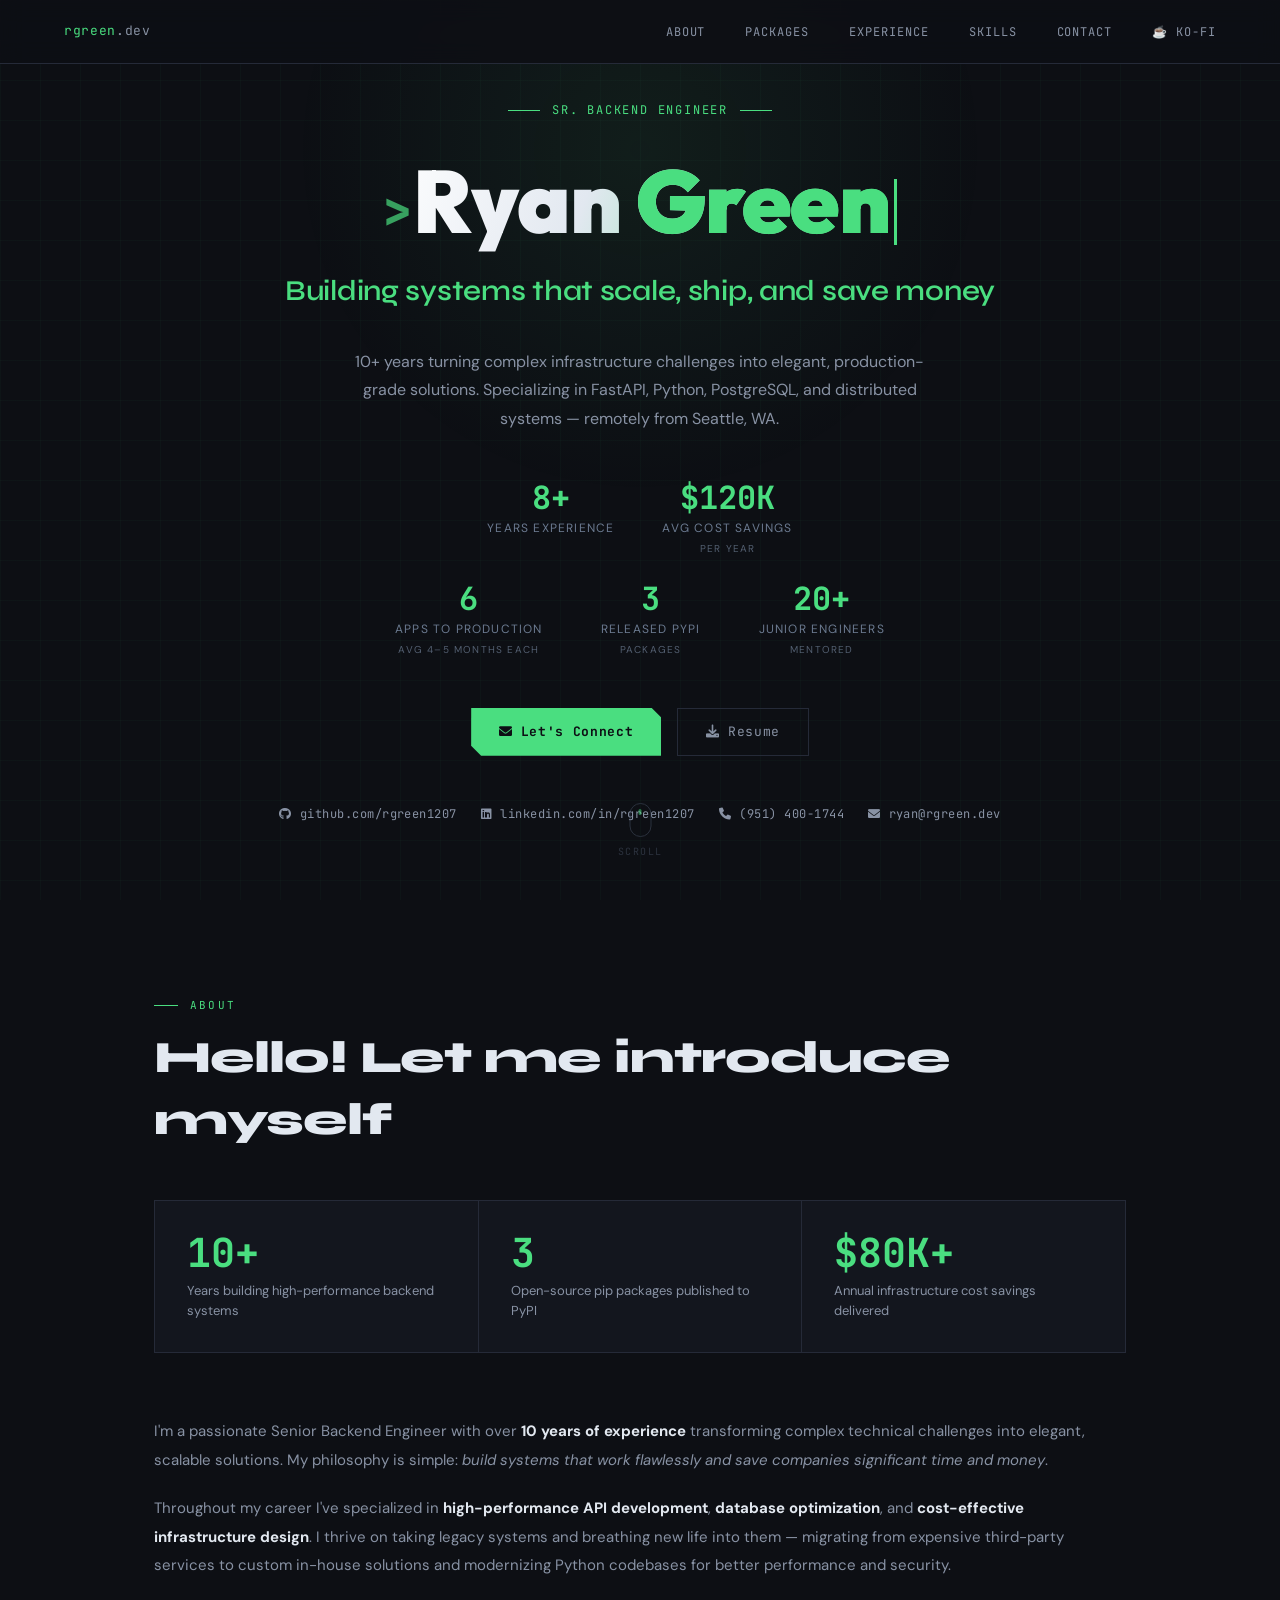
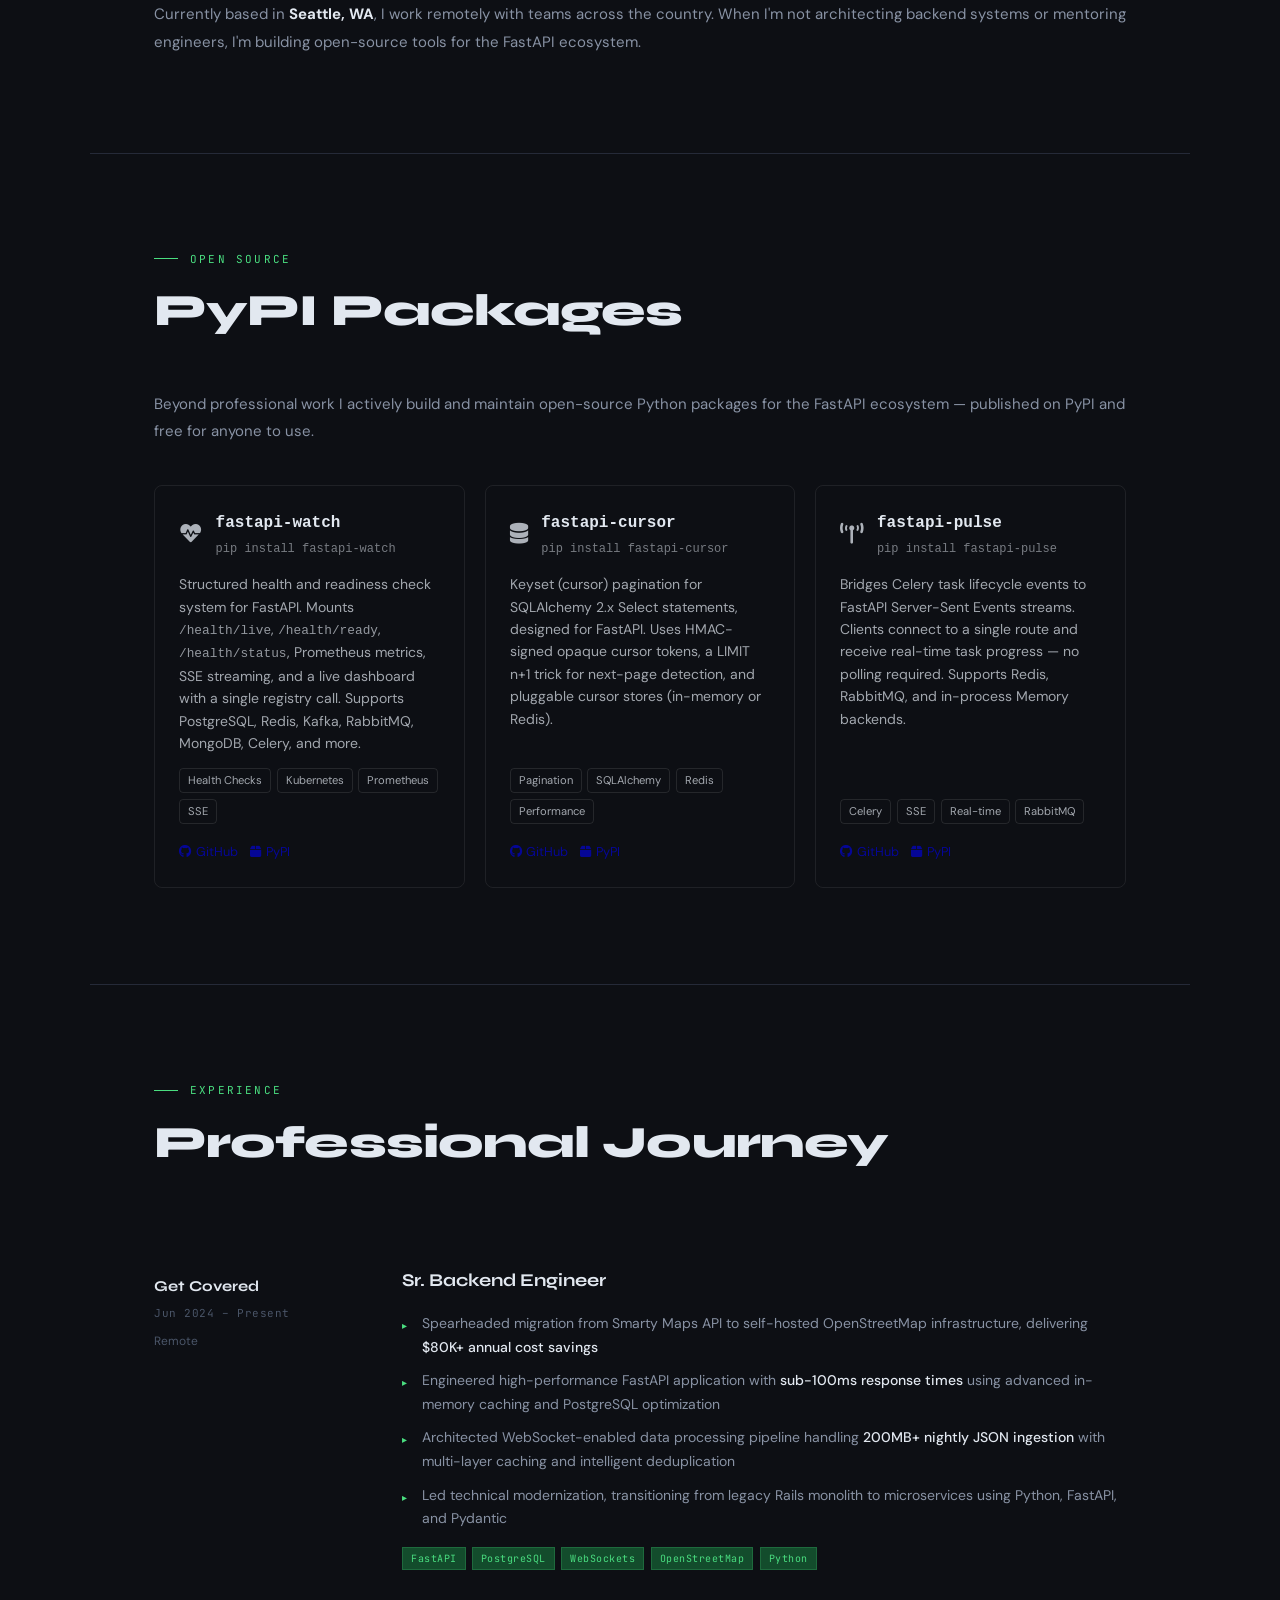
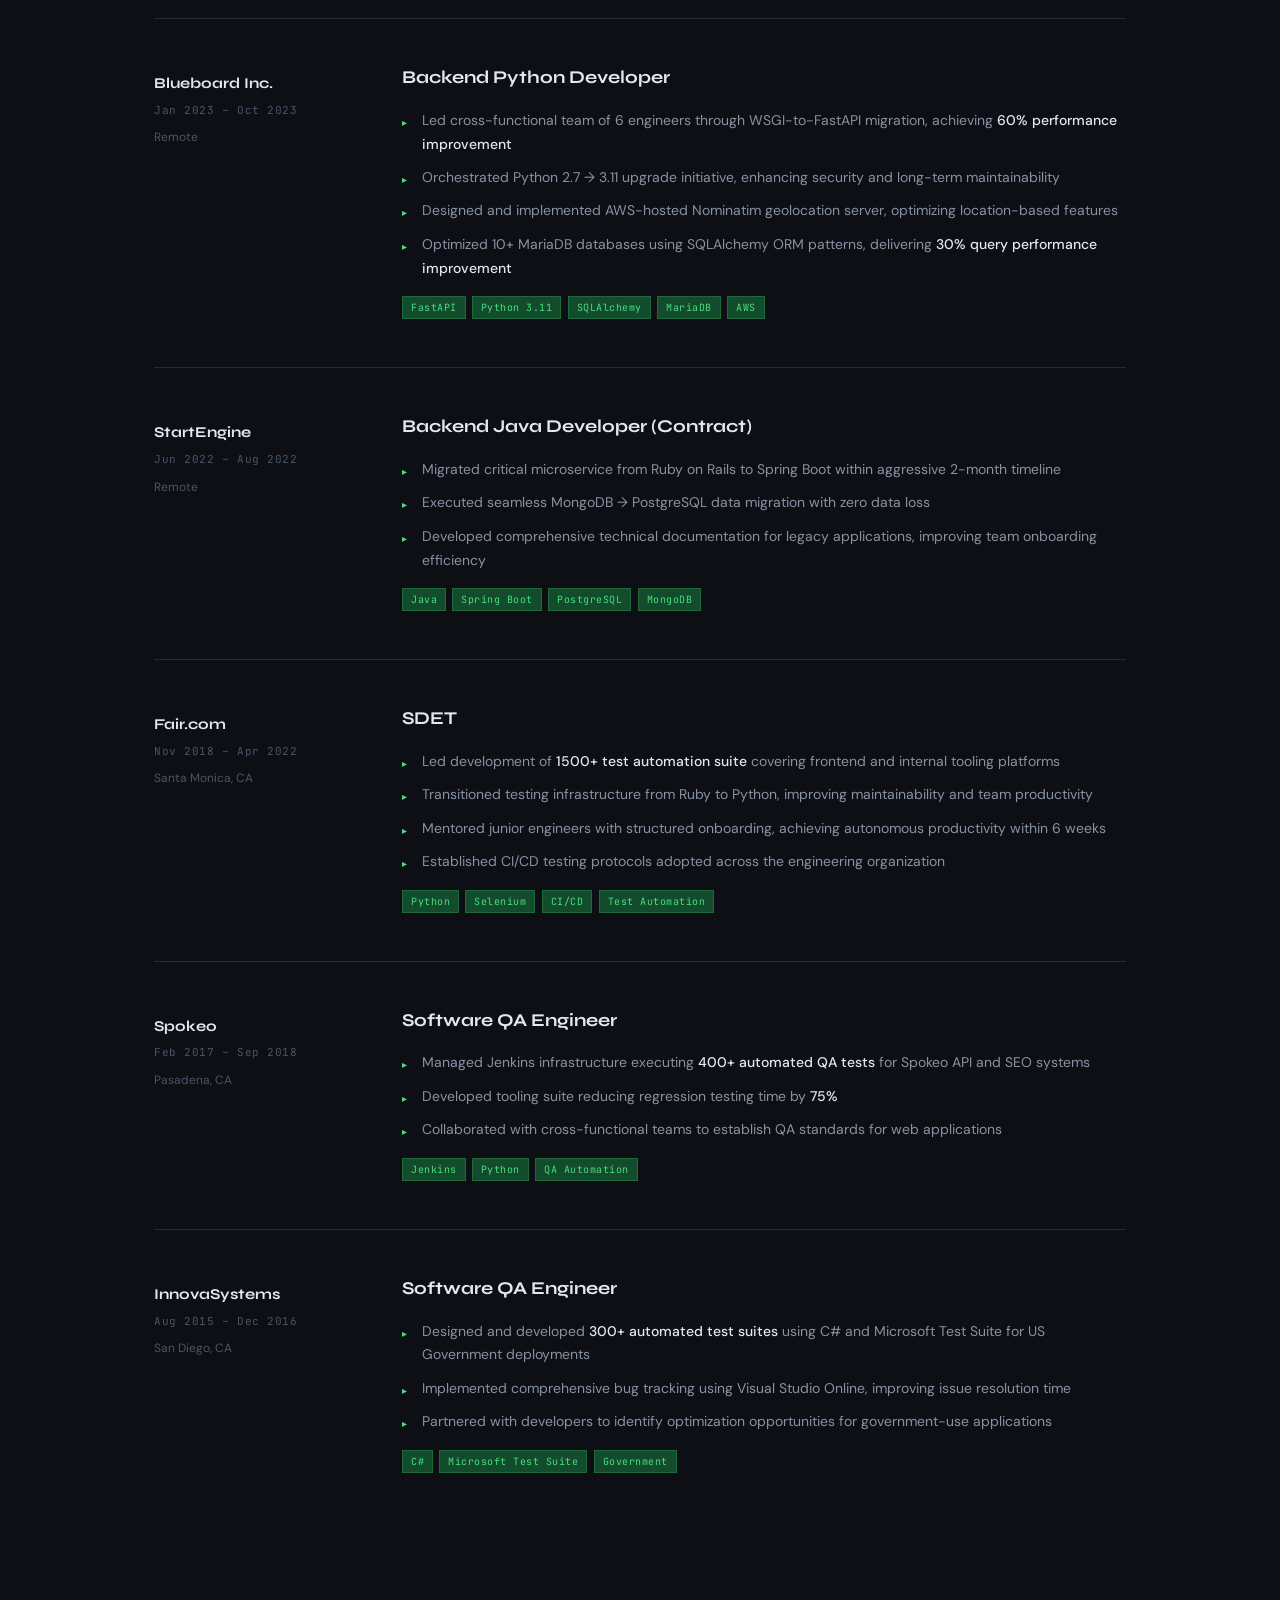
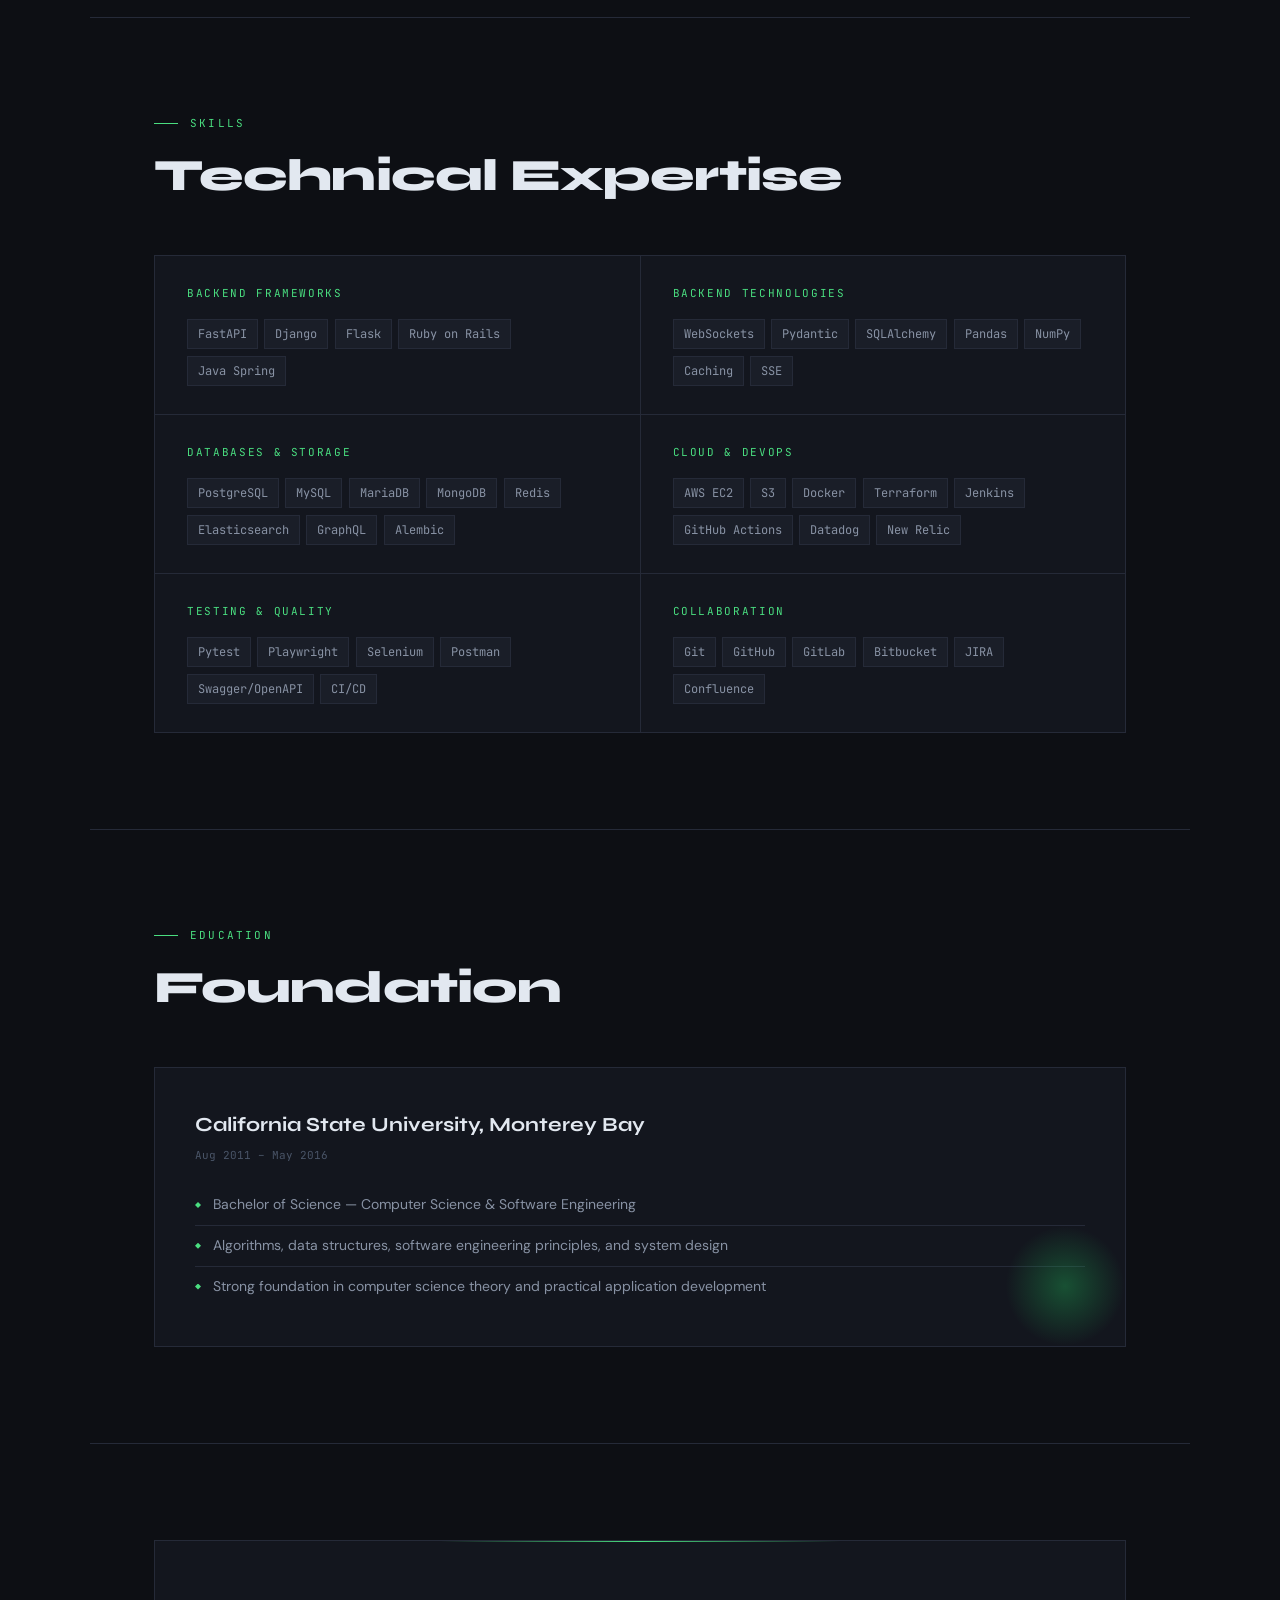
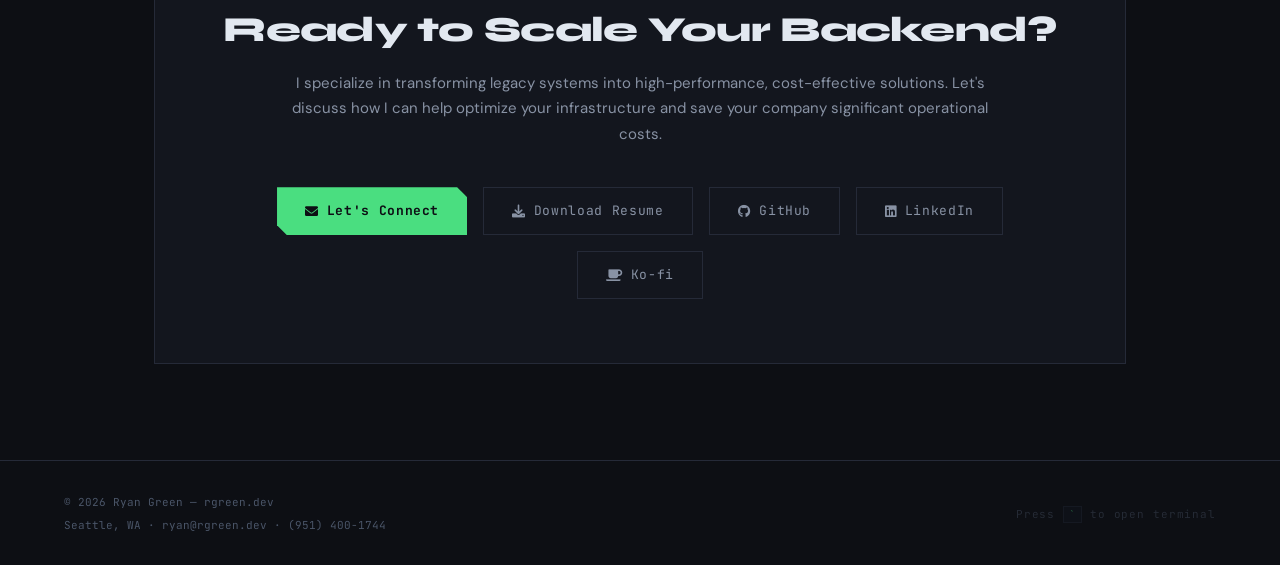
==== commit 46ab708b: "Update statistics and formatting in index.html" ====
--- a/index.html
+++ b/index.html
@@ -31,7 +31,7 @@
     <div class="hero-content">
       <div class="hero-eyebrow">Sr. Backend Engineer</div>
       <h1 class="hero-name" id="hero-name">
-        <span class="hero-name-prompt">$</span><span id="name-ryan"></span><span id="name-green"></span><span class="hero-name-cursor" id="hero-cursor"></span>
+        <span class="hero-name-prompt">&gt;</span><span id="name-ryan"></span><span id="name-green"></span><span class="hero-name-cursor" id="hero-cursor"></span>
       </h1>
       <p class="hero-title">Building systems that scale, ship, and save money</p>
       <p class="hero-summary">
@@ -40,32 +40,28 @@
       </p>
 
       <div class="hero-stats">
-        <div class="hero-stats-row">
+        <div class="hero-stats-row row-2">
           <div class="stat">
-            <span class="stat-num">10+</span>
+            <span class="stat-num">8+</span>
             <span class="stat-label">Years Experience</span>
           </div>
           <div class="stat">
-            <span class="stat-num">$80K+</span>
-            <span class="stat-label">Annual Cost Saved</span>
-          </div>
+            <span class="stat-num">$120K</span>
+            <span class="stat-label">Avg Cost Savings<br><span style="font-size:10px;opacity:0.75">per year</span></span>
+          </div>
+        </div>
+        <div class="hero-stats-row row-3">
           <div class="stat">
-            <span class="stat-num">60%</span>
-            <span class="stat-label">Perf. Improvement</span>
+            <span class="stat-num">6</span>
+            <span class="stat-label">Apps to Production<br><span style="font-size:10px;opacity:0.75">avg 4–5 months each</span></span>
           </div>
           <div class="stat">
             <span class="stat-num" id="pip-stat-count">3</span>
-            <span class="stat-label">PyPI Packages</span>
-          </div>
-        </div>
-        <div class="hero-stats-row row-2">
+            <span class="stat-label">Released PyPI<br><span style="font-size:10px;opacity:0.75">packages</span></span>
+          </div>
           <div class="stat">
-            <span class="stat-num">1500+</span>
-            <span class="stat-label">Tests Automated</span>
-          </div>
-          <div class="stat">
-            <span class="stat-num">75%</span>
-            <span class="stat-label">Faster QA Cycles</span>
+            <span class="stat-num">20+</span>
+            <span class="stat-label">Junior Engineers<br><span style="font-size:10px;opacity:0.75">mentored</span></span>
           </div>
         </div>
       </div>
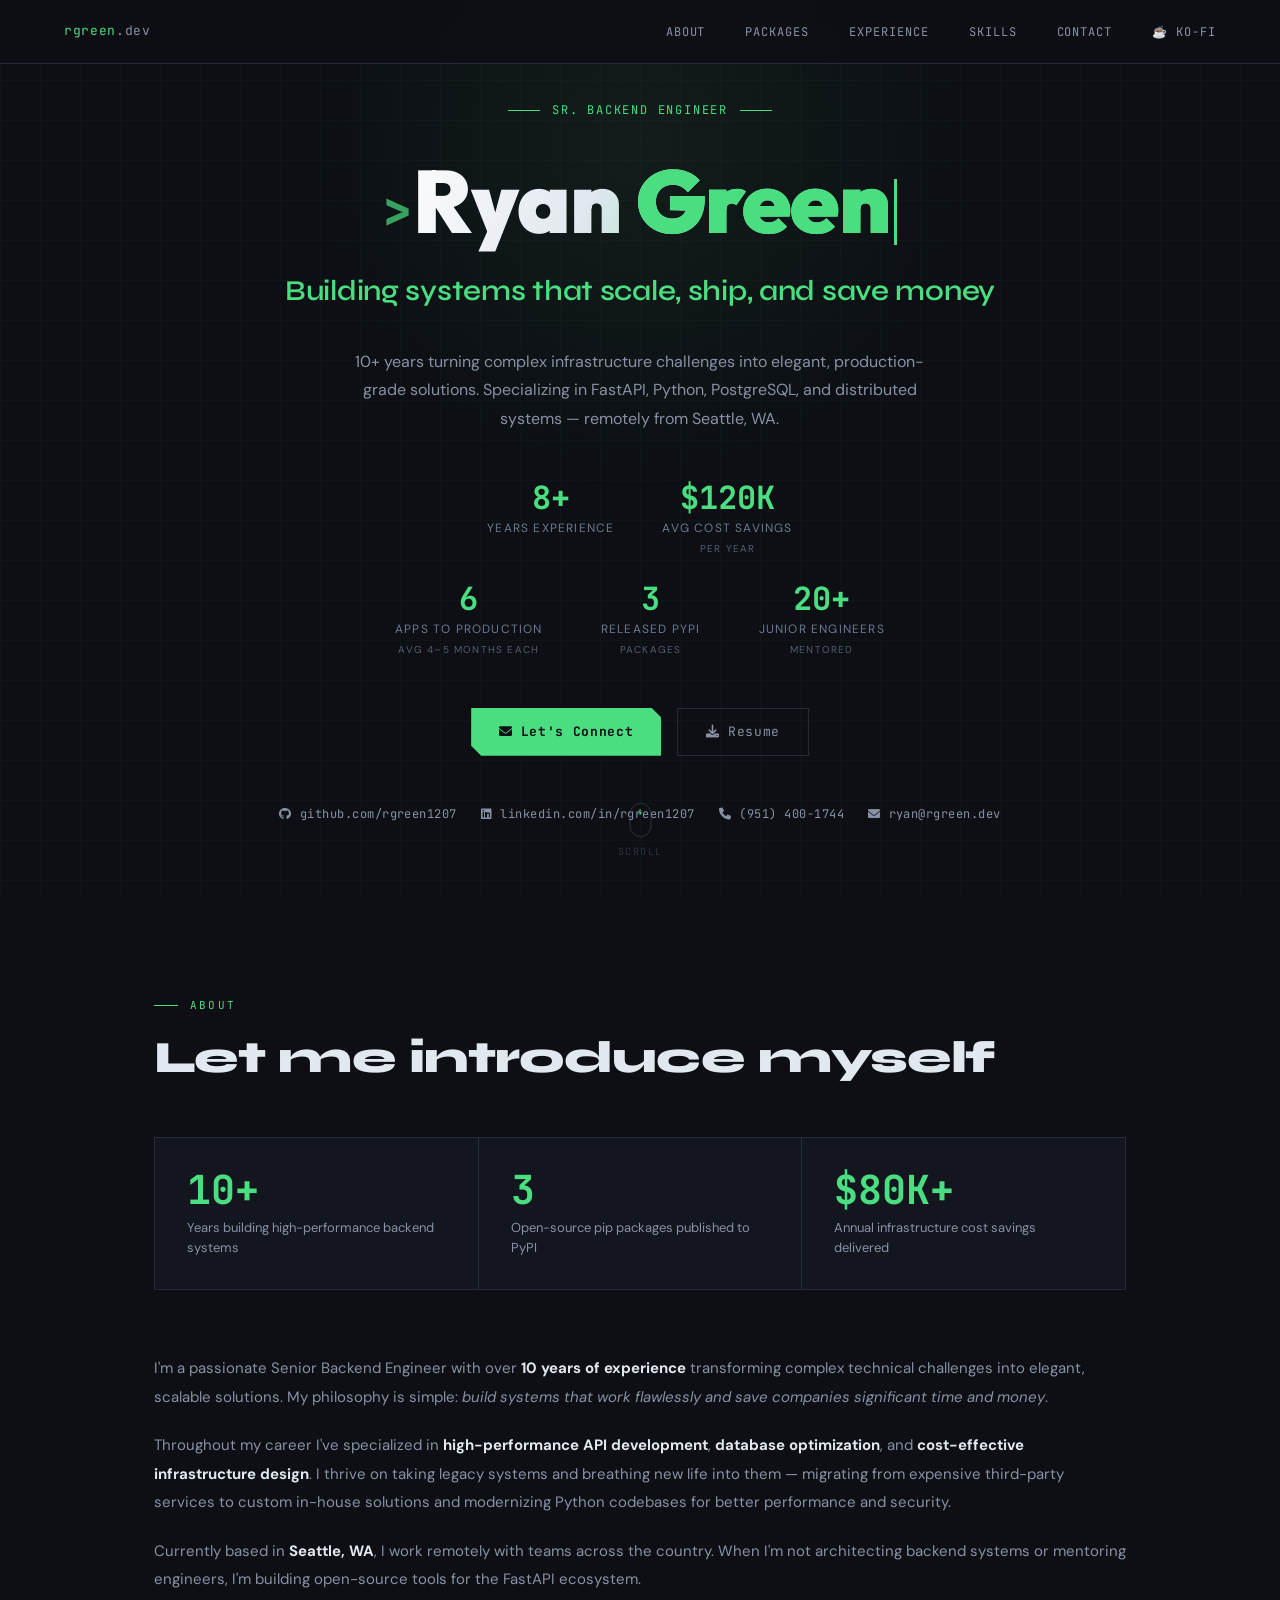
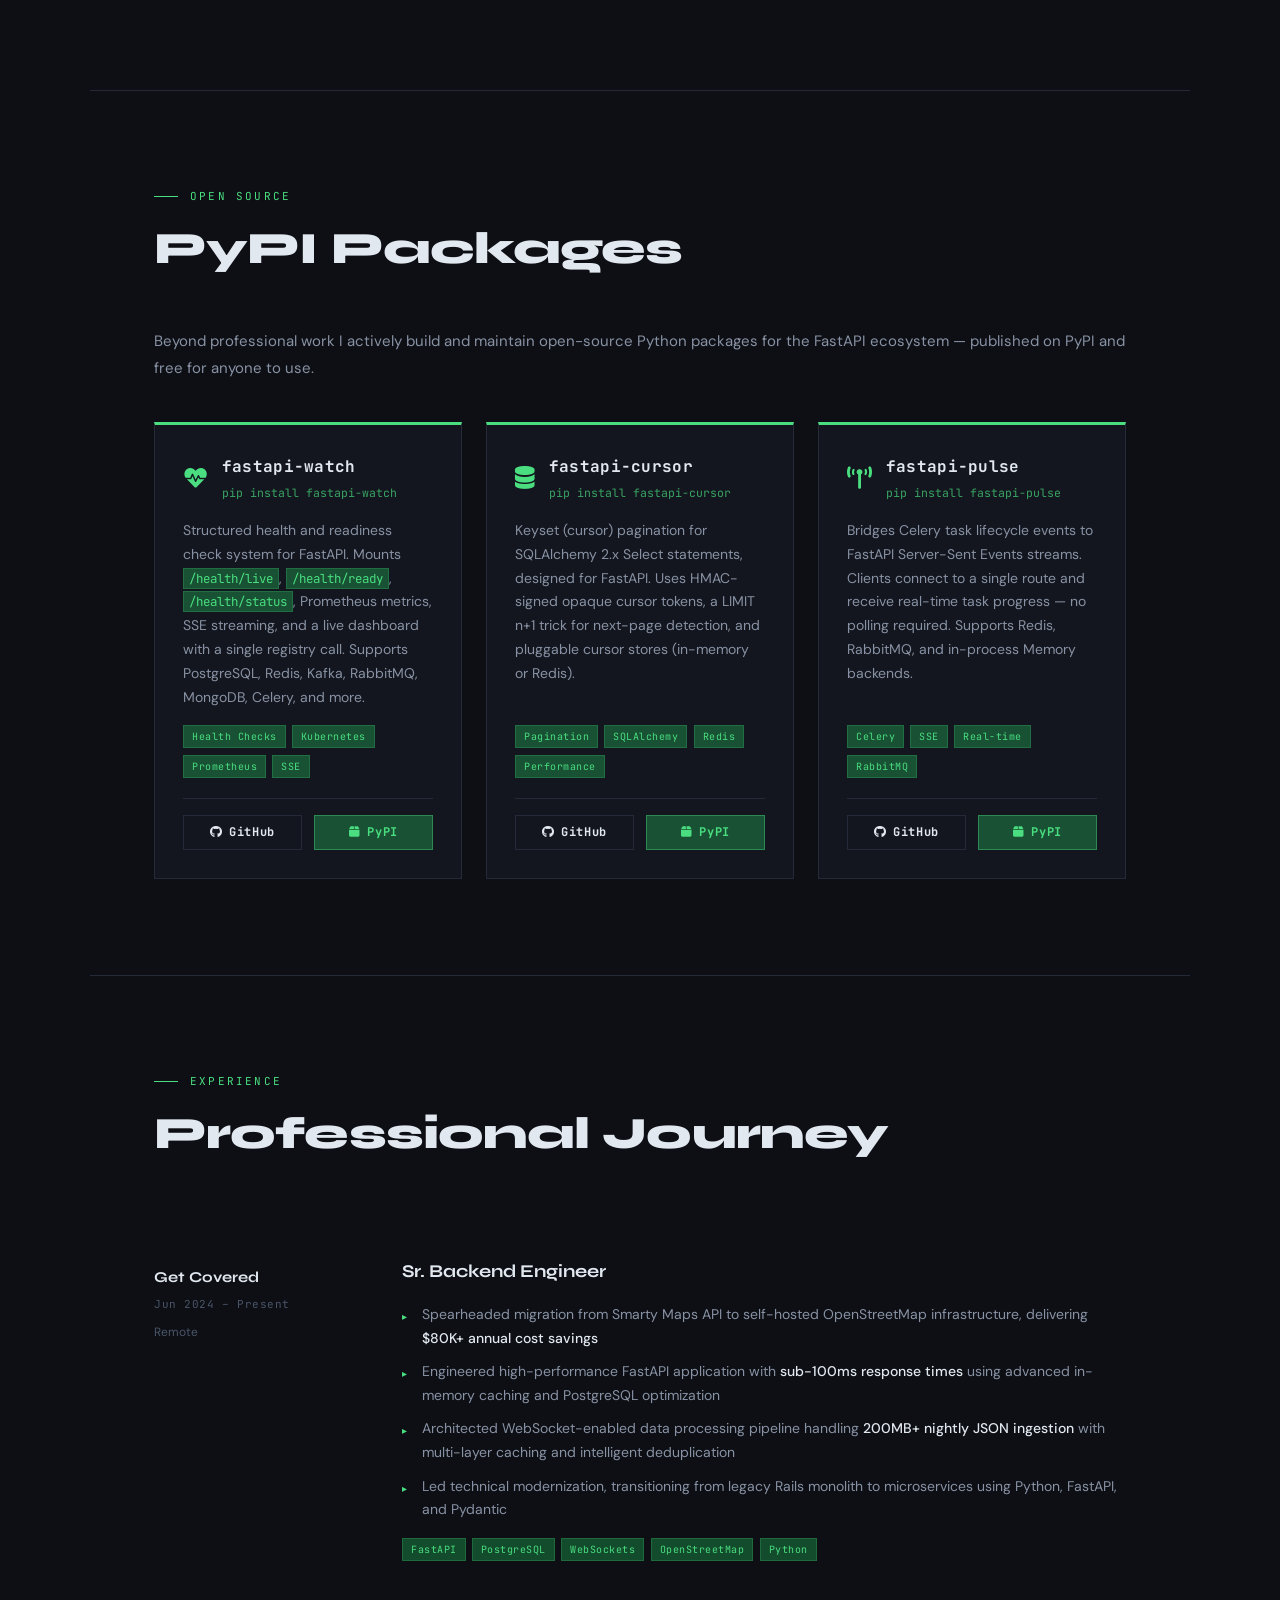
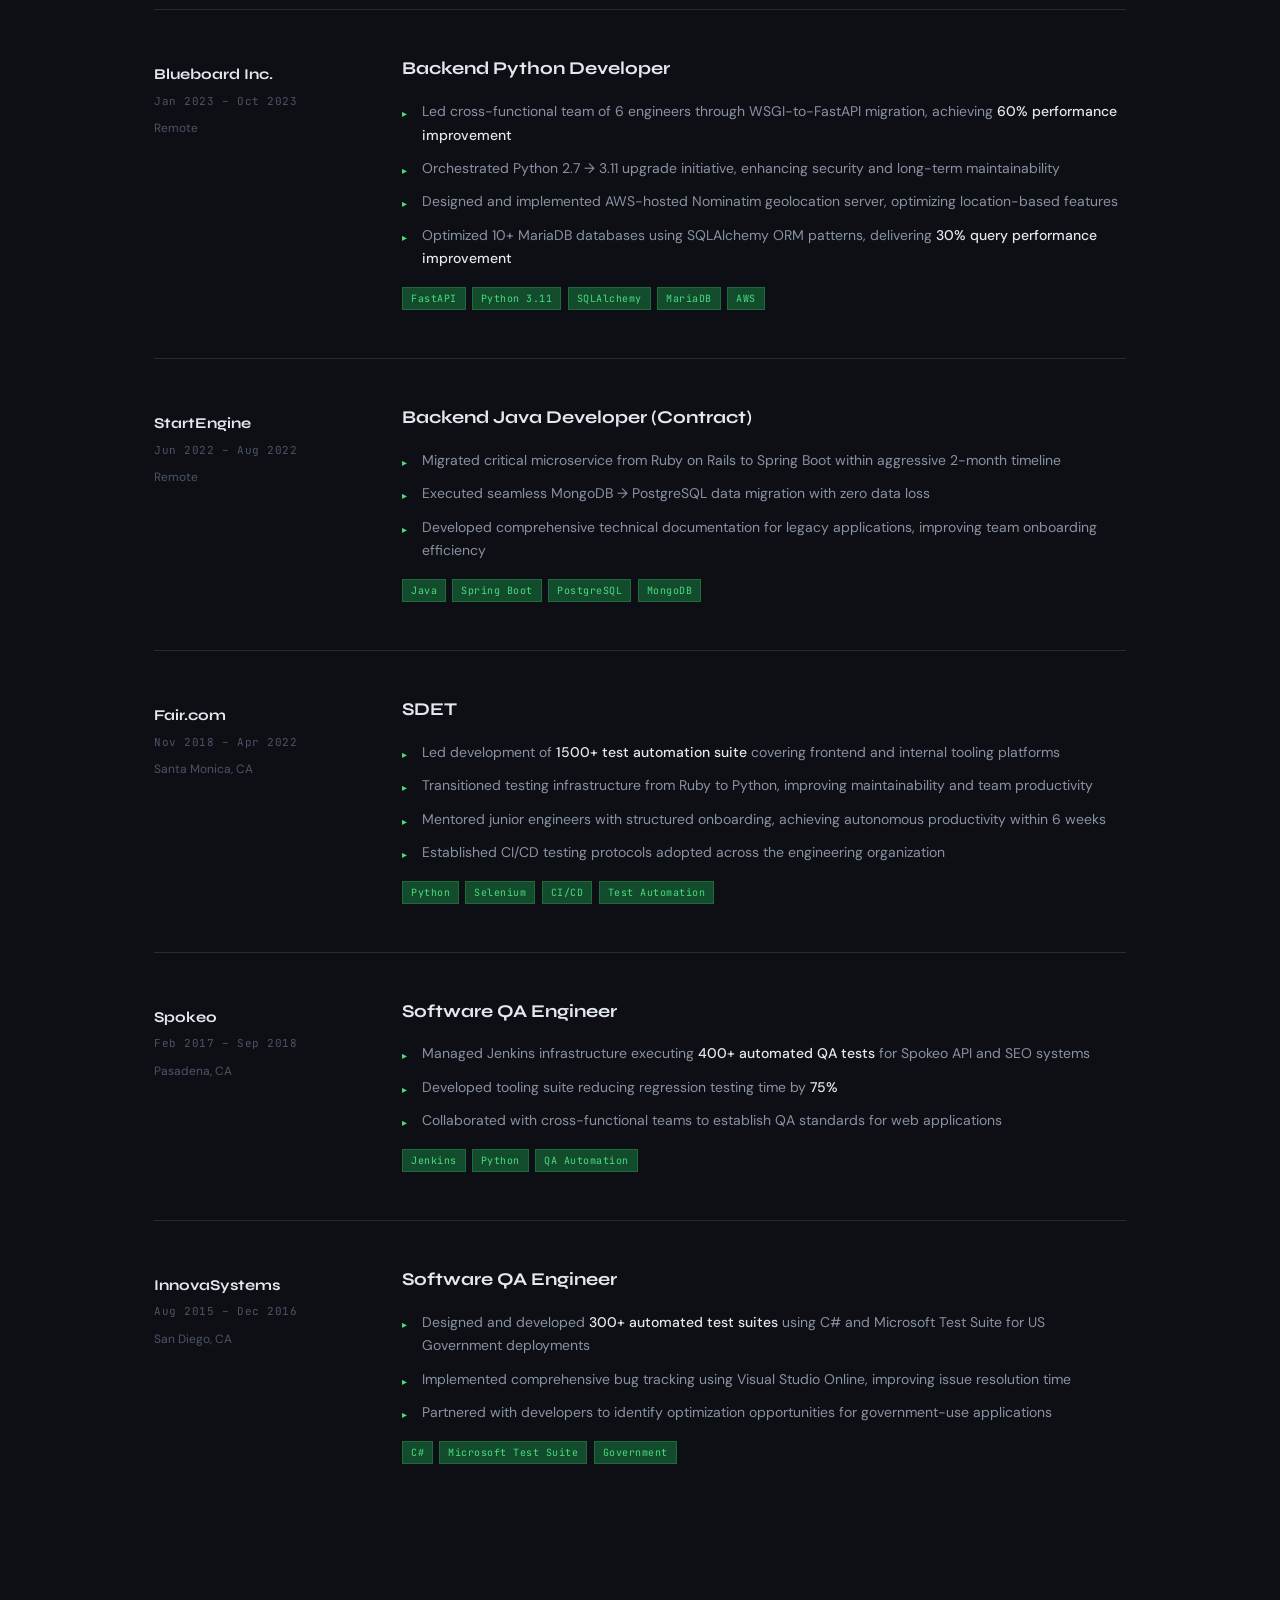
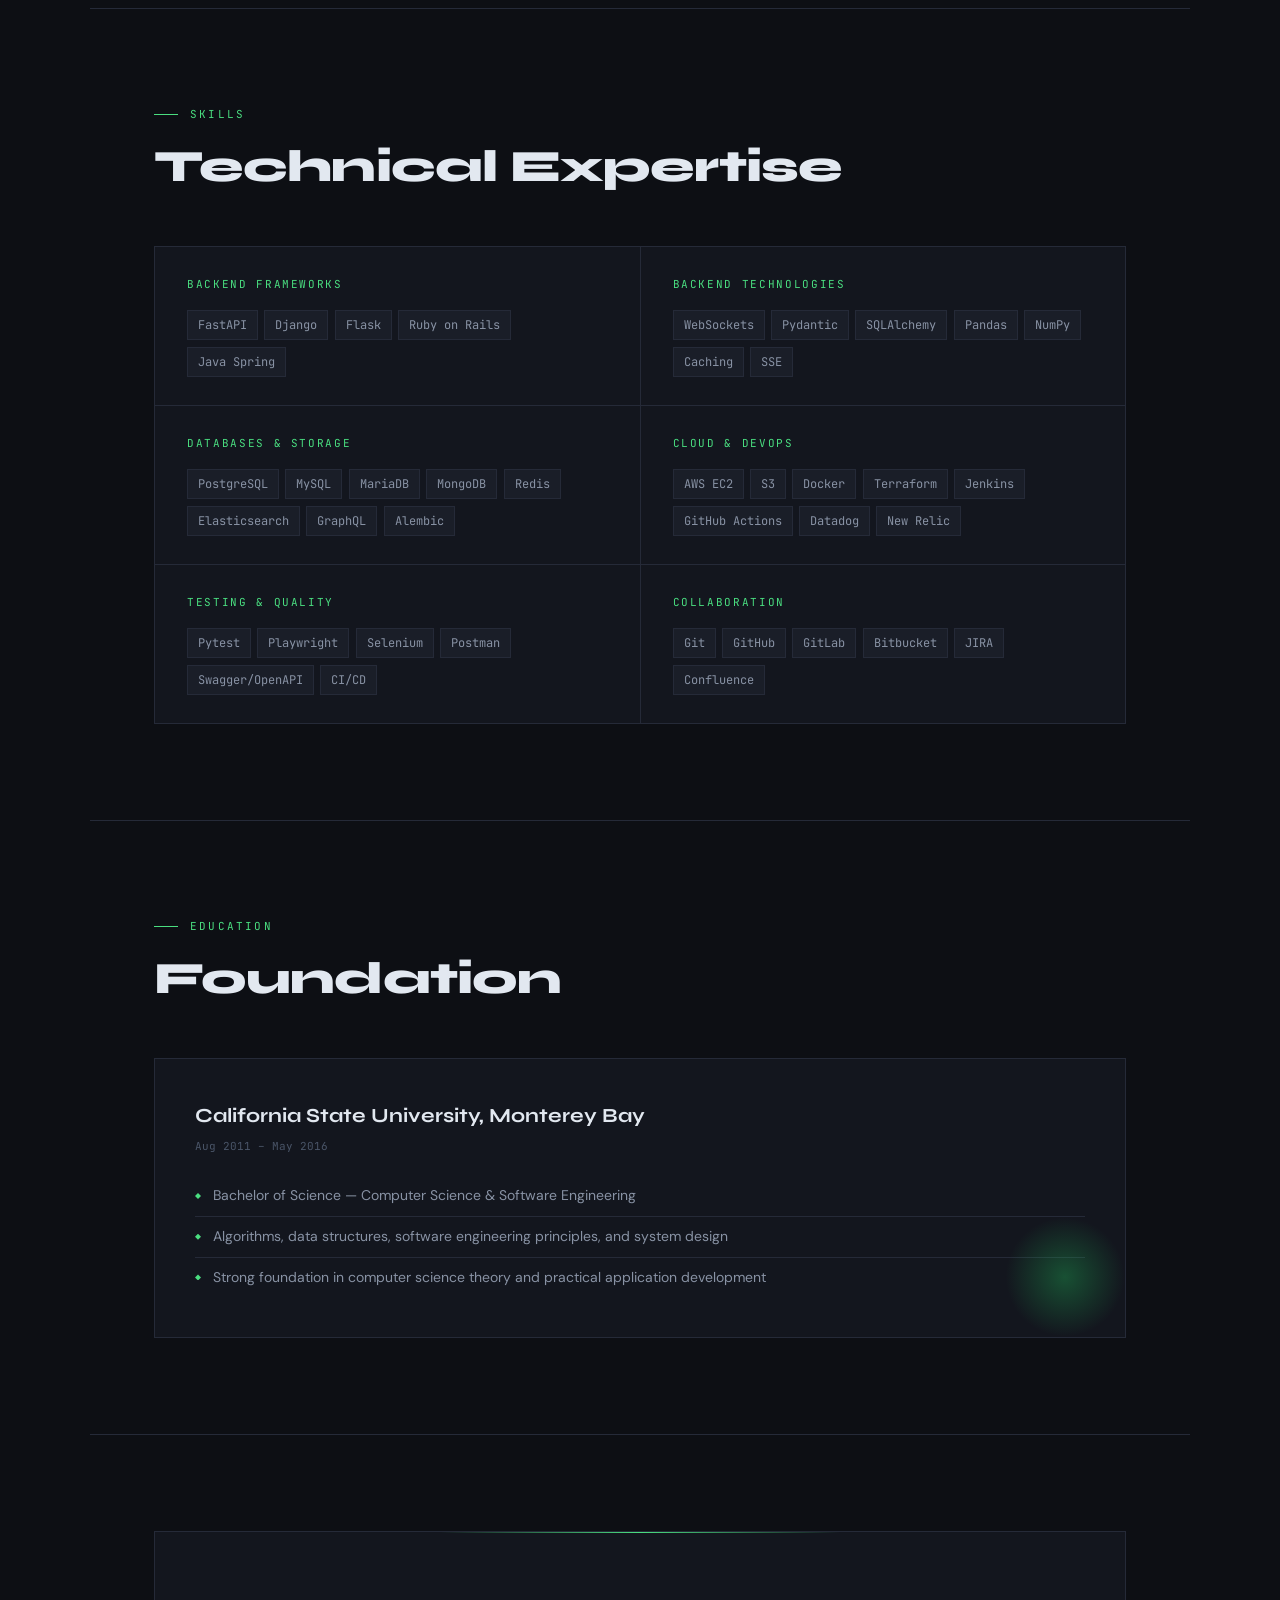
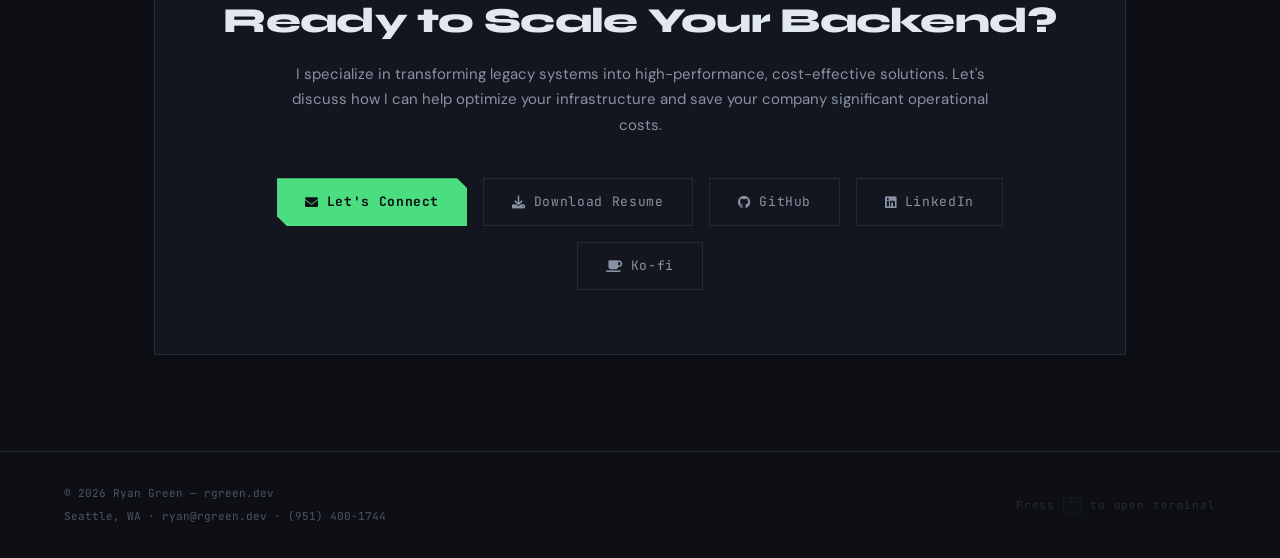
==== commit 8e0dbdb8: "Update section title in about section" ====
--- a/index.html
+++ b/index.html
@@ -96,7 +96,7 @@
   <!-- ABOUT -->
   <section id="about" class="reveal">
     <div class="section-label">About</div>
-    <h2 class="section-title">Hello! Let me introduce myself</h2>
+    <h2 class="section-title">Let me introduce myself</h2>
 
     <div class="highlights">
       <div class="highlight-card">
@@ -455,6 +455,11 @@
     </p>
   </footer>
 
+  <script src="games/engine.js"></script>
+  <script src="games/snake.js"></script>
+  <script src="games/invaders.js"></script>
+  <script src="games/centipede.js"></script>
+  <script src="games/missile.js"></script>
   <script src="main.js"></script>
 
 </body>
--- a/style.css
+++ b/style.css
@@ -1,873 +1,902 @@
-    :root {
-      --bg:        #0d0f14;
-      --bg2:       #13161e;
-      --bg3:       #1a1e28;
-      --border:    #252a38;
-      --green:     #4ade80;
-      --green-dim: #22c55e55;
-      --amber:     #fbbf24;
-      --text:      #e2e8f0;
-      --text-dim:  #8892a4;
-      --text-mute: #4a5568;
-      --mono:      'JetBrains Mono', monospace;
-      --display:   'Syne', sans-serif;
-      --body:      'DM Sans', sans-serif;
-    }
-
-    *, *::before, *::after { box-sizing: border-box; margin: 0; padding: 0; }
-
-    html { scroll-behavior: smooth; }
-
-    body {
-      background: var(--bg);
-      color: var(--text);
-      font-family: var(--body);
-      font-size: 15px;
-      line-height: 1.7;
-      overflow-x: hidden;
-    }
-
-    /* ── GRID NOISE OVERLAY ── */
-    body::before {
-      content: '';
-      position: fixed;
-      inset: 0;
-      background-image:
-        linear-gradient(rgba(74,222,128,0.03) 1px, transparent 1px),
-        linear-gradient(90deg, rgba(74,222,128,0.03) 1px, transparent 1px);
-      background-size: 40px 40px;
-      pointer-events: none;
-      z-index: 0;
-    }
-
-    /* ── NAV ── */
-    nav {
-      position: fixed;
-      top: 0; left: 0; right: 0;
-      z-index: 100;
-      display: flex;
-      align-items: center;
-      justify-content: space-between;
-      padding: 0 4rem;
-      height: 64px;
-      background: rgba(13,15,20,0.85);
-      backdrop-filter: blur(12px);
-      border-bottom: 1px solid var(--border);
-    }
-
-    .nav-logo {
-      font-family: var(--mono);
-      font-size: 13px;
-      color: var(--green);
-      letter-spacing: 0.05em;
-    }
-
-    .nav-logo span { color: var(--text-dim); }
-
-    .nav-links {
-      display: flex;
-      gap: 2.5rem;
-      list-style: none;
-    }
-
-    .nav-links a {
-      font-family: var(--mono);
-      font-size: 12px;
-      color: var(--text-dim);
-      text-decoration: none;
-      letter-spacing: 0.08em;
-      text-transform: uppercase;
-      transition: color 0.2s;
-    }
-
-    .nav-links a:hover { color: var(--green); }
-
-    /* ── HERO ── */
-    .hero {
-      position: relative;
-      min-height: 100vh;
-      display: flex;
-      align-items: center;
-      justify-content: center;
-      padding: 5.5rem 4rem 4rem;
-      overflow: hidden;
-      text-align: center;
-    }
-
-    .hero-glow {
-      position: absolute;
-      top: -200px; left: 50%;
-      transform: translateX(-50%);
-      width: 700px; height: 700px;
-      background: radial-gradient(circle, rgba(74,222,128,0.07) 0%, transparent 70%);
-      pointer-events: none;
-    }
-
-    .hero-content {
-      position: relative;
-      max-width: 800px;
-      z-index: 1;
-      display: flex;
-      flex-direction: column;
-      align-items: center;
-    }
-
-    .hero-eyebrow {
-      font-family: var(--mono);
-      font-size: 12px;
-      color: var(--green);
-      letter-spacing: 0.15em;
-      text-transform: uppercase;
-      margin-bottom: 1.5rem;
-      display: flex;
-      align-items: center;
-      justify-content: center;
-      gap: 0.75rem;
-    }
-
-    .hero-eyebrow::before,
-    .hero-eyebrow::after {
-      content: '';
-      display: block;
-      width: 32px; height: 1px;
-      background: var(--green);
-    }
-
-    h1.hero-name {
-      font-family: 'Outfit', sans-serif;
-      font-size: clamp(3rem, 7vw, 5.5rem);
-      font-weight: 900;
-      line-height: 1.3;
-      letter-spacing: -0.01em;
-      margin-bottom: 0.5rem;
-      background: linear-gradient(110deg, #ffffff 0%, #e2e8f0 40%, #4ade80 100%);
-      -webkit-background-clip: text;
-      -webkit-text-fill-color: transparent;
-      background-clip: text;
-      position: relative;
-      overflow: visible;
-    }
-
-    /* Console prompt prefix on name */
-    .hero-name-prompt {
-      font-family: var(--mono);
-      font-size: 0.55em;
-      color: var(--green);
-      -webkit-text-fill-color: var(--green);
-      vertical-align: middle;
-      opacity: 0.7;
-      margin-right: 2px;
-    }
-
-    /* Typewriter cursor on name */
-    .hero-name-cursor {
-      display: inline-block;
-      width: 3px;
-      height: 0.75em;
-      background: var(--green);
-      margin-left: 4px;
-      vertical-align: middle;
-      -webkit-text-fill-color: initial;
-      animation: blink 0.7s step-end infinite;
-      transition: opacity 0.5s ease;
-    }
-
-    @keyframes blink {
-      0%, 100% { opacity: 1; }
-      50% { opacity: 0; }
-    }
-
-    .hero-title {
-      font-family: var(--display);
-      font-size: clamp(1.2rem, 3vw, 1.8rem);
-      font-weight: 600;
-      color: var(--green);
-      margin-bottom: 2rem;
-      letter-spacing: -0.01em;
-    }
-
-    .hero-summary {
-      font-size: 16px;
-      color: var(--text-dim);
-      max-width: 580px;
-      line-height: 1.8;
-      margin-bottom: 3rem;
-      text-align: center;
-    }
-
-    .hero-stats {
-      display: flex;
-      flex-direction: column;
-      gap: 1.5rem;
-      margin-bottom: 3rem;
-    }
-
-    .hero-stats-row {
-      display: flex;
-      gap: 3rem;
-    }
-
-    .hero-stats-row.row-2 {
-      justify-content: center;
-    }
-
-    .hero-stats-row.row-3 {
-      justify-content: center;
-    }
-
-    .stat {
-      display: flex;
-      flex-direction: column;
-      min-width: 120px;
-    }
-
-    .stat-num {
-      font-family: var(--mono);
-      font-size: 2rem;
-      font-weight: 700;
-      color: var(--green);
-      line-height: 1;
-    }
-
-    .stat-label {
-      font-size: 12px;
-      color: #6b7a90;
-      text-transform: uppercase;
-      letter-spacing: 0.1em;
-      margin-top: 4px;
-    }
-
-    .hero-actions {
-      display: flex;
-      gap: 1rem;
-      flex-wrap: wrap;
-      justify-content: center;
-    }
-
-    /* ── SCROLL INDICATOR ── */
-    .scroll-indicator {
-      position: absolute;
-      bottom: 2.5rem;
-      left: 50%;
-      transform: translateX(-50%);
-      display: flex;
-      flex-direction: column;
-      align-items: center;
-      gap: 0.4rem;
-      opacity: 0.5;
-      transition: opacity 0.2s;
-      z-index: 1;
-      pointer-events: none;
-    }
-
-    .scroll-indicator span {
-      font-family: var(--mono);
-      font-size: 10px;
-      color: var(--text-mute);
-      letter-spacing: 0.15em;
-      text-transform: uppercase;
-    }
-
-    .scroll-mouse {
-      width: 22px; height: 34px;
-      border: 1px solid var(--text-mute);
-      border-radius: 11px;
-      display: flex;
-      justify-content: center;
-      padding-top: 5px;
-    }
-
-    .scroll-mouse::before {
-      content: '';
-      width: 3px; height: 6px;
-      background: var(--green);
-      border-radius: 2px;
-      animation: scroll-bob 1.6s ease-in-out infinite;
-    }
-
-    @keyframes scroll-bob {
-      0%, 100% { transform: translateY(0); opacity: 1; }
-      50%       { transform: translateY(6px); opacity: 0.3; }
-    }
-
-    .btn-primary {
-      display: inline-flex;
-      align-items: center;
-      gap: 0.5rem;
-      padding: 0.75rem 1.75rem;
-      background: var(--green);
-      color: #0d0f14;
-      font-family: var(--mono);
-      font-size: 13px;
-      font-weight: 700;
-      text-decoration: none;
-      letter-spacing: 0.05em;
-      border: none;
-      cursor: pointer;
-      transition: all 0.2s;
-      clip-path: polygon(0 0, calc(100% - 10px) 0, 100% 10px, 100% 100%, 10px 100%, 0 calc(100% - 10px));
-    }
-
-    .btn-primary:hover {
-      background: #86efac;
-      transform: translateY(-2px);
-    }
-
-    .btn-secondary {
-      display: inline-flex;
-      align-items: center;
-      gap: 0.5rem;
-      padding: 0.75rem 1.75rem;
-      background: transparent;
-      color: var(--text-dim);
-      font-family: var(--mono);
-      font-size: 13px;
-      text-decoration: none;
-      letter-spacing: 0.05em;
-      border: 1px solid var(--border);
-      cursor: pointer;
-      transition: all 0.2s;
-    }
-
-    .btn-secondary:hover {
-      border-color: var(--green);
-      color: var(--green);
-    }
-
-    /* ── CONTACT BAR ── */
-    .contact-bar {
-      display: flex;
-      gap: 1.5rem;
-      margin-top: 3rem;
-      flex-wrap: wrap;
-      justify-content: center;
-    }
-
-    .contact-link {
-      display: flex;
-      align-items: center;
-      gap: 0.5rem;
-      font-family: var(--mono);
-      font-size: 12px;
-      color: var(--text-dim);
-      text-decoration: none;
-      transition: color 0.2s;
-      letter-spacing: 0.04em;
-    }
-
-    .contact-link:hover { color: var(--green); }
-
-    .contact-link svg { width: 14px; height: 14px; flex-shrink: 0; }
-
-    /* ── SECTION BASE ── */
-    section {
-      position: relative;
-      z-index: 1;
-      padding: 6rem 4rem;
-      max-width: 1100px;
-      margin: 0 auto;
-    }
-
-    .section-label {
-      font-family: var(--mono);
-      font-size: 11px;
-      color: var(--green);
-      letter-spacing: 0.2em;
-      text-transform: uppercase;
-      margin-bottom: 0.75rem;
-      display: flex;
-      align-items: center;
-      gap: 0.75rem;
-    }
-
-    .section-label::before {
-      content: '';
-      display: block;
-      width: 24px; height: 1px;
-      background: var(--green);
-    }
-
-    h2.section-title {
-      font-family: var(--display);
-      font-size: clamp(1.8rem, 4vw, 2.8rem);
-      font-weight: 800;
-      color: var(--text);
-      letter-spacing: -0.02em;
-      line-height: 1.4;
-      margin-bottom: 3rem;
-      position: relative;
-      z-index: 10;
-    }
-
-    /* ── HIGHLIGHTS ── */
-    .highlights {
-      display: grid;
-      grid-template-columns: repeat(3, 1fr);
-      gap: 1px;
-      background: var(--border);
-      border: 1px solid var(--border);
-      margin-bottom: 4rem;
-    }
-
-    .highlight-card {
-      background: var(--bg2);
-      padding: 2rem;
-      position: relative;
-      transition: background 0.2s;
-    }
-
-    .highlight-card:hover { background: var(--bg3); }
-
-    .highlight-card::before {
-      content: '';
-      position: absolute;
-      top: 0; left: 0; right: 0;
-      height: 2px;
-      background: linear-gradient(90deg, var(--green), transparent);
-      opacity: 0;
-      transition: opacity 0.3s;
-    }
-
-    .highlight-card:hover::before { opacity: 1; }
-
-    .highlight-num {
-      font-family: var(--mono);
-      font-size: 2.5rem;
-      font-weight: 700;
-      color: var(--green);
-      line-height: 1;
-      margin-bottom: 0.5rem;
-    }
-
-    .highlight-label {
-      font-size: 13px;
-      color: var(--text-dim);
-      line-height: 1.5;
-    }
-
-    /* ── EXPERIENCE ── */
-    .experience-list {
-      display: flex;
-      flex-direction: column;
-      gap: 0;
-    }
-
-    .exp-item {
-      display: grid;
-      grid-template-columns: 200px 1fr;
-      gap: 0 3rem;
-      padding: 3rem 0;
-      border-bottom: 1px solid var(--border);
-      position: relative;
-    }
-
-    .exp-item:last-child { border-bottom: none; }
-
-    .exp-meta {
-      padding-top: 4px;
-    }
-
-    .exp-company {
-      font-family: var(--display);
-      font-size: 15px;
-      font-weight: 700;
-      color: var(--text);
-      margin-bottom: 0.25rem;
-    }
-
-    .exp-dates {
-      font-family: var(--mono);
-      font-size: 11px;
-      color: var(--text-mute);
-      letter-spacing: 0.05em;
-      margin-bottom: 0.5rem;
-    }
-
-    .exp-location {
-      font-size: 12px;
-      color: var(--text-mute);
-    }
-
-    .exp-role {
-      font-family: var(--display);
-      font-size: 18px;
-      font-weight: 700;
-      color: var(--text);
-      margin-bottom: 1.25rem;
-      line-height: 1.2;
-    }
-
-    .exp-bullets {
-      list-style: none;
-      display: flex;
-      flex-direction: column;
-      gap: 0.6rem;
-    }
-
-    .exp-bullets li {
-      font-size: 14px;
-      color: var(--text-dim);
-      line-height: 1.7;
-      padding-left: 1.25rem;
-      position: relative;
-    }
-
-    .exp-bullets li::before {
-      content: '▸';
-      position: absolute;
-      left: 0;
-      color: var(--green);
-      font-size: 10px;
-      top: 5px;
-    }
-
-    .exp-bullets li strong {
-      color: var(--text);
-      font-weight: 500;
-    }
-
-    .exp-tags {
-      display: flex;
-      flex-wrap: wrap;
-      gap: 0.4rem;
-      margin-top: 1rem;
-    }
-
-    .tag {
-      font-family: var(--mono);
-      font-size: 10px;
-      color: var(--green);
-      background: var(--green-dim);
-      padding: 2px 8px;
-      letter-spacing: 0.05em;
-      border: 1px solid rgba(74,222,128,0.2);
-    }
-
-    /* ── SKILLS ── */
-    .skills-grid {
-      display: grid;
-      grid-template-columns: repeat(2, 1fr);
-      gap: 1px;
-      background: var(--border);
-      border: 1px solid var(--border);
-    }
-
-    .skill-group {
-      background: var(--bg2);
-      padding: 1.75rem 2rem;
-      transition: background 0.2s;
-    }
-
-    .skill-group:hover { background: var(--bg3); }
-
-    .skill-group-name {
-      font-family: var(--mono);
-      font-size: 11px;
-      color: var(--green);
-      letter-spacing: 0.15em;
-      text-transform: uppercase;
-      margin-bottom: 1rem;
-    }
-
-    .skill-pills {
-      display: flex;
-      flex-wrap: wrap;
-      gap: 0.4rem;
-    }
-
-    .skill-pill {
-      font-family: var(--mono);
-      font-size: 12px;
-      color: var(--text-dim);
-      background: var(--bg3);
-      padding: 4px 10px;
-      border: 1px solid var(--border);
-      transition: all 0.15s;
-      white-space: nowrap;
-    }
-
-    .skill-pill:hover {
-      border-color: var(--green);
-      color: var(--green);
-    }
-
-    /* ── EDUCATION ── */
-    .edu-card {
-      background: var(--bg2);
-      border: 1px solid var(--border);
-      padding: 2.5rem;
-      position: relative;
-    }
-
-    .edu-card::after {
-      content: '';
-      position: absolute;
-      bottom: 0; right: 0;
-      width: 120px; height: 120px;
-      background: radial-gradient(circle, var(--green-dim) 0%, transparent 70%);
-    }
-
-    .edu-school {
-      font-family: var(--display);
-      font-size: 20px;
-      font-weight: 700;
-      color: var(--text);
-      margin-bottom: 0.25rem;
-    }
-
-    .edu-dates {
-      font-family: var(--mono);
-      font-size: 11px;
-      color: var(--text-mute);
-      margin-bottom: 1.25rem;
-    }
-
-    .edu-degree {
-      font-size: 14px;
-      color: var(--text-dim);
-      padding: 0.5rem 0;
-      border-bottom: 1px solid var(--border);
-      display: flex;
-      align-items: center;
-      gap: 0.75rem;
-    }
-
-    .edu-degree:last-child { border-bottom: none; }
-
-    .edu-degree::before {
-      content: '';
-      display: block;
-      width: 6px; height: 6px;
-      background: var(--green);
-      flex-shrink: 0;
-      clip-path: polygon(50% 0%, 100% 50%, 50% 100%, 0% 50%);
-    }
-
-    /* ── CTA ── */
-    .cta-section {
-      position: relative;
-      z-index: 1;
-      padding: 6rem 4rem;
-      max-width: 1100px;
-      margin: 0 auto;
-      text-align: center;
-    }
-
-    .cta-inner {
-      background: var(--bg2);
-      border: 1px solid var(--border);
-      padding: 4rem;
-      position: relative;
-    }
-
-    .cta-inner::before {
-      content: '';
-      position: absolute;
-      top: 0; left: 50%;
-      transform: translateX(-50%);
-      width: 400px; height: 1px;
-      background: linear-gradient(90deg, transparent, var(--green), transparent);
-    }
-
-    .cta-inner h2 {
-      font-family: var(--display);
-      font-size: 2.2rem;
-      font-weight: 800;
-      color: var(--text);
-      margin-bottom: 1rem;
-      letter-spacing: -0.02em;
-      line-height: 1.4;
-      position: relative;
-      z-index: 10;
-    }
-
-    .cta-inner p {
-      color: var(--text-dim);
-      max-width: 720px;
-      margin: 0 auto 2.5rem;
-      font-size: 15px;
-    }
-
-    .cta-buttons {
-      display: flex;
-      gap: 1rem;
-      justify-content: center;
-      flex-wrap: wrap;
-    }
-
-    /* ── FOOTER ── */
-    footer {
-      position: relative;
-      z-index: 1;
-      border-top: 1px solid var(--border);
-      padding: 2rem 4rem;
-      display: flex;
-      align-items: center;
-      justify-content: space-between;
-    }
-
-    .footer-left {
-      display: flex;
-      flex-direction: column;
-      gap: 0.25rem;
-    }
-
-    footer p {
-      font-family: var(--mono);
-      font-size: 11px;
-      color: var(--text-mute);
-    }
-
-    .footer-hint {
-      cursor: pointer;
-      opacity: 0.4;
-      transition: opacity 0.2s;
-      letter-spacing: 0.08em;
-    }
-
-    .footer-hint:hover { opacity: 0.9; }
-
-    .footer-hint kbd {
-      font-family: var(--mono);
-      font-size: 10px;
-      color: var(--green);
-      border: 1px solid var(--border);
-      padding: 1px 5px;
-      background: var(--bg2);
-    }
-
-    /* ── DIVIDER ── */
-    .divider {
-      max-width: 1100px;
-      margin: 0 auto;
-      padding: 0 4rem;
-      height: 1px;
-      background: var(--border);
-    }
-
-    /* ── SCROLL ANIMATIONS ── */
-    .reveal {
-      opacity: 0;
-      transform: translateY(24px);
-      transition: opacity 0.6s ease, transform 0.6s ease;
-    }
-
-    .reveal.visible {
-      opacity: 1;
-      transform: translateY(0);
-    }
-
-    /* ── RESPONSIVE ── */
-    @media (max-width: 768px) {
-      nav { padding: 0 1.5rem; }
-      .nav-links { display: none; }
-      .hero { padding: 7rem 2rem 3rem; }
-      section { padding: 4rem 2rem; }
-      .exp-item { grid-template-columns: 1fr; gap: 0.5rem; }
-      .highlights { grid-template-columns: 1fr; }
-      .skills-grid { grid-template-columns: 1fr; }
-      .cta-section { padding: 4rem 2rem; }
-      .cta-inner { padding: 2.5rem 2rem; }
-      footer { padding: 2rem 2rem; flex-direction: column; gap: 1rem; text-align: center; }
-      .hero-stats-row { flex-wrap: wrap; justify-content: center; gap: 2rem; }
-      h2.section-title { font-size: 1.8rem; }
-      .highlight-card { padding: 1.5rem; }
-      .skill-group { padding: 1.25rem 1.5rem; }
-      .scroll-indicator { display: none; }
-    }
-
-    /* ── Open Source Packages ── */
-    
-    .packages-grid {
-      display: grid;
-      grid-template-columns: repeat(auto-fit, minmax(260px, 1fr));
-      gap: 1.25rem;
-      margin-top: 1.5rem;
-    }
-    
-    .package-card {
-      border: 1px solid rgba(255, 255, 255, 0.08);
-      border-radius: 8px;
-      padding: 1.5rem;
-      display: flex;
-      flex-direction: column;
-      gap: 0.85rem;
-      transition: border-color 0.2s, transform 0.2s;
-    }
-    
-    .package-card:hover {
-      border-color: rgba(255, 255, 255, 0.2);
-      transform: translateY(-3px);
-    }
-    
-    .package-card-header {
-      display: flex;
-      align-items: center;
-      gap: 0.85rem;
-    }
-    
-    .package-card-icon {
-      font-size: 1.3rem;
-      opacity: 0.75;
-      flex-shrink: 0;
-    }
-    
-    .package-card-name {
-      font-size: 1rem;
-      font-weight: 700;
-      font-family: monospace;
-    }
-    
-    .package-card-install {
-      font-size: 0.75rem;
-      font-family: monospace;
-      opacity: 0.5;
-      margin-top: 2px;
-    }
-    
-    .package-card-desc {
-      font-size: 0.875rem;
-      line-height: 1.6;
-      opacity: 0.7;
-      flex-grow: 1;
-    }
-    
-    .package-card-desc code {
-      font-family: monospace;
-      font-size: 0.8rem;
-      opacity: 0.9;
-    }
-    
-    .package-card-tags {
-      display: flex;
-      flex-wrap: wrap;
-      gap: 0.35rem;
-    }
-    
-    .package-tag {
-      font-size: 0.7rem;
-      padding: 2px 8px;
-      border-radius: 4px;
-      border: 1px solid rgba(255, 255, 255, 0.15);
-      opacity: 0.7;
-    }
-    
-    .package-card-links {
-      display: flex;
-      gap: 0.75rem;
-      margin-top: 0.25rem;
-    }
-    
-    .package-card-link {
-      font-size: 0.8rem;
-      text-decoration: none;
-      opacity: 0.6;
-      display: inline-flex;
-      align-items: center;
-      gap: 0.3rem;
-      transition: opacity 0.2s;
-    }
-    
-    .package-card-link:hover {
-      opacity: 1;
-    }
+:root {
+  --bg:        #0d0f14;
+  --bg2:       #13161e;
+  --bg3:       #1a1e28;
+  --border:    #252a38;
+  --green:     #4ade80;
+  --green-dim: #22c55e55;
+  --amber:     #fbbf24;
+  --text:      #e2e8f0;
+  --text-dim:  #8892a4;
+  --text-mute: #4a5568;
+  --mono:      'JetBrains Mono', monospace;
+  --display:   'Syne', sans-serif;
+  --body:      'DM Sans', sans-serif;
+}
+
+*, *::before, *::after { box-sizing: border-box; margin: 0; padding: 0; }
+
+html { scroll-behavior: smooth; }
+
+body {
+  background: var(--bg);
+  color: var(--text);
+  font-family: var(--body);
+  font-size: 15px;
+  line-height: 1.7;
+  overflow-x: hidden;
+}
+
+/* ── GRID NOISE OVERLAY ── */
+body::before {
+  content: '';
+  position: fixed;
+  inset: 0;
+  background-image:
+    linear-gradient(rgba(74,222,128,0.03) 1px, transparent 1px),
+    linear-gradient(90deg, rgba(74,222,128,0.03) 1px, transparent 1px);
+  background-size: 40px 40px;
+  pointer-events: none;
+  z-index: 0;
+}
+
+/* ── NAV ── */
+nav {
+  position: fixed;
+  top: 0; left: 0; right: 0;
+  z-index: 100;
+  display: flex;
+  align-items: center;
+  justify-content: space-between;
+  padding: 0 4rem;
+  height: 64px;
+  background: rgba(13,15,20,0.85);
+  backdrop-filter: blur(12px);
+  border-bottom: 1px solid var(--border);
+}
+
+.nav-logo {
+  font-family: var(--mono);
+  font-size: 13px;
+  color: var(--green);
+  letter-spacing: 0.05em;
+}
+
+.nav-logo span { color: var(--text-dim); }
+
+.nav-links {
+  display: flex;
+  gap: 2.5rem;
+  list-style: none;
+}
+
+.nav-links a {
+  font-family: var(--mono);
+  font-size: 12px;
+  color: var(--text-dim);
+  text-decoration: none;
+  letter-spacing: 0.08em;
+  text-transform: uppercase;
+  transition: color 0.2s;
+}
+
+.nav-links a:hover { color: var(--green); }
+
+/* ── HERO ── */
+.hero {
+  position: relative;
+  min-height: 100vh;
+  display: flex;
+  align-items: center;
+  justify-content: center;
+  padding: 5.5rem 4rem 4rem;
+  overflow: hidden;
+  text-align: center;
+}
+
+.hero-glow {
+  position: absolute;
+  top: -200px; left: 50%;
+  transform: translateX(-50%);
+  width: 700px; height: 700px;
+  background: radial-gradient(circle, rgba(74,222,128,0.07) 0%, transparent 70%);
+  pointer-events: none;
+}
+
+.hero-content {
+  position: relative;
+  max-width: 800px;
+  z-index: 1;
+  display: flex;
+  flex-direction: column;
+  align-items: center;
+}
+
+.hero-eyebrow {
+  font-family: var(--mono);
+  font-size: 12px;
+  color: var(--green);
+  letter-spacing: 0.15em;
+  text-transform: uppercase;
+  margin-bottom: 1.5rem;
+  display: flex;
+  align-items: center;
+  justify-content: center;
+  gap: 0.75rem;
+}
+
+.hero-eyebrow::before,
+.hero-eyebrow::after {
+  content: '';
+  display: block;
+  width: 32px; height: 1px;
+  background: var(--green);
+}
+
+h1.hero-name {
+  font-family: 'Outfit', sans-serif;
+  font-size: clamp(3rem, 7vw, 5.5rem);
+  font-weight: 900;
+  line-height: 1.3;
+  letter-spacing: -0.01em;
+  margin-bottom: 0.5rem;
+  background: linear-gradient(110deg, #ffffff 0%, #e2e8f0 40%, #4ade80 100%);
+  -webkit-background-clip: text;
+  -webkit-text-fill-color: transparent;
+  background-clip: text;
+  position: relative;
+  overflow: visible;
+}
+
+.hero-name-prompt {
+  font-family: var(--mono);
+  font-size: 0.55em;
+  color: var(--green);
+  -webkit-text-fill-color: var(--green);
+  vertical-align: middle;
+  opacity: 0.7;
+  margin-right: 2px;
+}
+
+.hero-name-cursor {
+  display: inline-block;
+  width: 3px;
+  height: 0.75em;
+  background: var(--green);
+  margin-left: 4px;
+  vertical-align: middle;
+  -webkit-text-fill-color: initial;
+  animation: blink 0.7s step-end infinite;
+  transition: opacity 0.5s ease;
+}
+
+@keyframes blink {
+  0%, 100% { opacity: 1; }
+  50%       { opacity: 0; }
+}
+
+.hero-title {
+  font-family: var(--display);
+  font-size: clamp(1.2rem, 3vw, 1.8rem);
+  font-weight: 600;
+  color: var(--green);
+  margin-bottom: 2rem;
+  letter-spacing: -0.01em;
+}
+
+.hero-summary {
+  font-size: 16px;
+  color: var(--text-dim);
+  max-width: 580px;
+  line-height: 1.8;
+  margin-bottom: 3rem;
+  text-align: center;
+}
+
+.hero-stats {
+  display: flex;
+  flex-direction: column;
+  gap: 1.5rem;
+  margin-bottom: 3rem;
+}
+
+.hero-stats-row {
+  display: flex;
+  gap: 3rem;
+}
+
+.hero-stats-row.row-2 { justify-content: center; }
+.hero-stats-row.row-3 { justify-content: center; }
+
+.stat {
+  display: flex;
+  flex-direction: column;
+  min-width: 120px;
+}
+
+.stat-num {
+  font-family: var(--mono);
+  font-size: 2rem;
+  font-weight: 700;
+  color: var(--green);
+  line-height: 1;
+}
+
+.stat-label {
+  font-size: 12px;
+  color: #6b7a90;
+  text-transform: uppercase;
+  letter-spacing: 0.1em;
+  margin-top: 4px;
+}
+
+.hero-actions {
+  display: flex;
+  gap: 1rem;
+  flex-wrap: wrap;
+  justify-content: center;
+}
+
+/* ── SCROLL INDICATOR ── */
+.scroll-indicator {
+  position: absolute;
+  bottom: 2.5rem;
+  left: 50%;
+  transform: translateX(-50%);
+  display: flex;
+  flex-direction: column;
+  align-items: center;
+  gap: 0.4rem;
+  opacity: 0.5;
+  transition: opacity 0.2s;
+  z-index: 1;
+  pointer-events: none;
+}
+
+.scroll-indicator span {
+  font-family: var(--mono);
+  font-size: 10px;
+  color: var(--text-mute);
+  letter-spacing: 0.15em;
+  text-transform: uppercase;
+}
+
+.scroll-mouse {
+  width: 22px; height: 34px;
+  border: 1px solid var(--text-mute);
+  border-radius: 11px;
+  display: flex;
+  justify-content: center;
+  padding-top: 5px;
+}
+
+.scroll-mouse::before {
+  content: '';
+  width: 3px; height: 6px;
+  background: var(--green);
+  border-radius: 2px;
+  animation: scroll-bob 1.6s ease-in-out infinite;
+}
+
+@keyframes scroll-bob {
+  0%, 100% { transform: translateY(0); opacity: 1; }
+  50%       { transform: translateY(6px); opacity: 0.3; }
+}
+
+.btn-primary {
+  display: inline-flex;
+  align-items: center;
+  gap: 0.5rem;
+  padding: 0.75rem 1.75rem;
+  background: var(--green);
+  color: #0d0f14;
+  font-family: var(--mono);
+  font-size: 13px;
+  font-weight: 700;
+  text-decoration: none;
+  letter-spacing: 0.05em;
+  border: none;
+  cursor: pointer;
+  transition: all 0.2s;
+  clip-path: polygon(0 0, calc(100% - 10px) 0, 100% 10px, 100% 100%, 10px 100%, 0 calc(100% - 10px));
+}
+
+.btn-primary:hover {
+  background: #86efac;
+  transform: translateY(-2px);
+}
+
+.btn-secondary {
+  display: inline-flex;
+  align-items: center;
+  gap: 0.5rem;
+  padding: 0.75rem 1.75rem;
+  background: transparent;
+  color: var(--text-dim);
+  font-family: var(--mono);
+  font-size: 13px;
+  text-decoration: none;
+  letter-spacing: 0.05em;
+  border: 1px solid var(--border);
+  cursor: pointer;
+  transition: all 0.2s;
+}
+
+.btn-secondary:hover {
+  border-color: var(--green);
+  color: var(--green);
+}
+
+/* ── CONTACT BAR ── */
+.contact-bar {
+  display: flex;
+  gap: 1.5rem;
+  margin-top: 3rem;
+  flex-wrap: wrap;
+  justify-content: center;
+}
+
+.contact-link {
+  display: flex;
+  align-items: center;
+  gap: 0.5rem;
+  font-family: var(--mono);
+  font-size: 12px;
+  color: var(--text-dim);
+  text-decoration: none;
+  transition: color 0.2s;
+  letter-spacing: 0.04em;
+}
+
+.contact-link:hover { color: var(--green); }
+
+.contact-link svg { width: 14px; height: 14px; flex-shrink: 0; }
+
+/* ── SECTION BASE ── */
+section {
+  position: relative;
+  z-index: 1;
+  padding: 6rem 4rem;
+  max-width: 1100px;
+  margin: 0 auto;
+}
+
+.section-label {
+  font-family: var(--mono);
+  font-size: 11px;
+  color: var(--green);
+  letter-spacing: 0.2em;
+  text-transform: uppercase;
+  margin-bottom: 0.75rem;
+  display: flex;
+  align-items: center;
+  gap: 0.75rem;
+}
+
+.section-label::before {
+  content: '';
+  display: block;
+  width: 24px; height: 1px;
+  background: var(--green);
+}
+
+h2.section-title {
+  font-family: var(--display);
+  font-size: clamp(1.8rem, 4vw, 2.8rem);
+  font-weight: 800;
+  color: var(--text);
+  letter-spacing: -0.02em;
+  line-height: 1.4;
+  margin-bottom: 3rem;
+  position: relative;
+  z-index: 10;
+}
+
+/* ── HIGHLIGHTS ── */
+.highlights {
+  display: grid;
+  grid-template-columns: repeat(3, 1fr);
+  gap: 1px;
+  background: var(--border);
+  border: 1px solid var(--border);
+  margin-bottom: 4rem;
+}
+
+.highlight-card {
+  background: var(--bg2);
+  padding: 2rem;
+  position: relative;
+  transition: background 0.2s;
+}
+
+.highlight-card:hover { background: var(--bg3); }
+
+.highlight-card::before {
+  content: '';
+  position: absolute;
+  top: 0; left: 0; right: 0;
+  height: 2px;
+  background: linear-gradient(90deg, var(--green), transparent);
+  opacity: 0;
+  transition: opacity 0.3s;
+}
+
+.highlight-card:hover::before { opacity: 1; }
+
+.highlight-num {
+  font-family: var(--mono);
+  font-size: 2.5rem;
+  font-weight: 700;
+  color: var(--green);
+  line-height: 1;
+  margin-bottom: 0.5rem;
+}
+
+.highlight-label {
+  font-size: 13px;
+  color: var(--text-dim);
+  line-height: 1.5;
+}
+
+/* ── EXPERIENCE ── */
+.experience-list {
+  display: flex;
+  flex-direction: column;
+  gap: 0;
+}
+
+.exp-item {
+  display: grid;
+  grid-template-columns: 200px 1fr;
+  gap: 0 3rem;
+  padding: 3rem 0;
+  border-bottom: 1px solid var(--border);
+  position: relative;
+}
+
+.exp-item:last-child { border-bottom: none; }
+
+.exp-meta { padding-top: 4px; }
+
+.exp-company {
+  font-family: var(--display);
+  font-size: 15px;
+  font-weight: 700;
+  color: var(--text);
+  margin-bottom: 0.25rem;
+}
+
+.exp-dates {
+  font-family: var(--mono);
+  font-size: 11px;
+  color: var(--text-mute);
+  letter-spacing: 0.05em;
+  margin-bottom: 0.5rem;
+}
+
+.exp-location {
+  font-size: 12px;
+  color: var(--text-mute);
+}
+
+.exp-role {
+  font-family: var(--display);
+  font-size: 18px;
+  font-weight: 700;
+  color: var(--text);
+  margin-bottom: 1.25rem;
+  line-height: 1.2;
+}
+
+.exp-bullets {
+  list-style: none;
+  display: flex;
+  flex-direction: column;
+  gap: 0.6rem;
+}
+
+.exp-bullets li {
+  font-size: 14px;
+  color: var(--text-dim);
+  line-height: 1.7;
+  padding-left: 1.25rem;
+  position: relative;
+}
+
+.exp-bullets li::before {
+  content: '▸';
+  position: absolute;
+  left: 0;
+  color: var(--green);
+  font-size: 10px;
+  top: 5px;
+}
+
+.exp-bullets li strong {
+  color: var(--text);
+  font-weight: 500;
+}
+
+.exp-tags {
+  display: flex;
+  flex-wrap: wrap;
+  gap: 0.4rem;
+  margin-top: 1rem;
+}
+
+.tag {
+  font-family: var(--mono);
+  font-size: 10px;
+  color: var(--green);
+  background: var(--green-dim);
+  padding: 2px 8px;
+  letter-spacing: 0.05em;
+  border: 1px solid rgba(74,222,128,0.2);
+}
+
+/* ── SKILLS ── */
+.skills-grid {
+  display: grid;
+  grid-template-columns: repeat(2, 1fr);
+  gap: 1px;
+  background: var(--border);
+  border: 1px solid var(--border);
+}
+
+.skill-group {
+  background: var(--bg2);
+  padding: 1.75rem 2rem;
+  transition: background 0.2s;
+}
+
+.skill-group:hover { background: var(--bg3); }
+
+.skill-group-name {
+  font-family: var(--mono);
+  font-size: 11px;
+  color: var(--green);
+  letter-spacing: 0.15em;
+  text-transform: uppercase;
+  margin-bottom: 1rem;
+}
+
+.skill-pills {
+  display: flex;
+  flex-wrap: wrap;
+  gap: 0.4rem;
+}
+
+.skill-pill {
+  font-family: var(--mono);
+  font-size: 12px;
+  color: var(--text-dim);
+  background: var(--bg3);
+  padding: 4px 10px;
+  border: 1px solid var(--border);
+  transition: all 0.15s;
+  white-space: nowrap;
+}
+
+.skill-pill:hover {
+  border-color: var(--green);
+  color: var(--green);
+}
+
+/* ── EDUCATION ── */
+.edu-card {
+  background: var(--bg2);
+  border: 1px solid var(--border);
+  padding: 2.5rem;
+  position: relative;
+}
+
+.edu-card::after {
+  content: '';
+  position: absolute;
+  bottom: 0; right: 0;
+  width: 120px; height: 120px;
+  background: radial-gradient(circle, var(--green-dim) 0%, transparent 70%);
+}
+
+.edu-school {
+  font-family: var(--display);
+  font-size: 20px;
+  font-weight: 700;
+  color: var(--text);
+  margin-bottom: 0.25rem;
+}
+
+.edu-dates {
+  font-family: var(--mono);
+  font-size: 11px;
+  color: var(--text-mute);
+  margin-bottom: 1.25rem;
+}
+
+.edu-degree {
+  font-size: 14px;
+  color: var(--text-dim);
+  padding: 0.5rem 0;
+  border-bottom: 1px solid var(--border);
+  display: flex;
+  align-items: center;
+  gap: 0.75rem;
+}
+
+.edu-degree:last-child { border-bottom: none; }
+
+.edu-degree::before {
+  content: '';
+  display: block;
+  width: 6px; height: 6px;
+  background: var(--green);
+  flex-shrink: 0;
+  clip-path: polygon(50% 0%, 100% 50%, 50% 100%, 0% 50%);
+}
+
+/* ── CTA ── */
+.cta-section {
+  position: relative;
+  z-index: 1;
+  padding: 6rem 4rem;
+  max-width: 1100px;
+  margin: 0 auto;
+  text-align: center;
+}
+
+.cta-inner {
+  background: var(--bg2);
+  border: 1px solid var(--border);
+  padding: 4rem;
+  position: relative;
+}
+
+.cta-inner::before {
+  content: '';
+  position: absolute;
+  top: 0; left: 50%;
+  transform: translateX(-50%);
+  width: 400px; height: 1px;
+  background: linear-gradient(90deg, transparent, var(--green), transparent);
+}
+
+.cta-inner h2 {
+  font-family: var(--display);
+  font-size: 2.2rem;
+  font-weight: 800;
+  color: var(--text);
+  margin-bottom: 1rem;
+  letter-spacing: -0.02em;
+  line-height: 1.4;
+  position: relative;
+  z-index: 10;
+}
+
+.cta-inner p {
+  color: var(--text-dim);
+  max-width: 720px;
+  margin: 0 auto 2.5rem;
+  font-size: 15px;
+}
+
+.cta-buttons {
+  display: flex;
+  gap: 1rem;
+  justify-content: center;
+  flex-wrap: wrap;
+}
+
+/* ── FOOTER ── */
+footer {
+  position: relative;
+  z-index: 1;
+  border-top: 1px solid var(--border);
+  padding: 2rem 4rem;
+  display: flex;
+  align-items: center;
+  justify-content: space-between;
+}
+
+.footer-left {
+  display: flex;
+  flex-direction: column;
+  gap: 0.25rem;
+}
+
+footer p {
+  font-family: var(--mono);
+  font-size: 11px;
+  color: var(--text-mute);
+}
+
+.footer-hint {
+  cursor: pointer;
+  opacity: 0.4;
+  transition: opacity 0.2s;
+  letter-spacing: 0.08em;
+}
+
+.footer-hint:hover { opacity: 0.9; }
+
+.footer-hint kbd {
+  font-family: var(--mono);
+  font-size: 10px;
+  color: var(--green);
+  border: 1px solid var(--border);
+  padding: 1px 5px;
+  background: var(--bg2);
+}
+
+/* ── DIVIDER ── */
+.divider {
+  max-width: 1100px;
+  margin: 0 auto;
+  padding: 0 4rem;
+  height: 1px;
+  background: var(--border);
+}
+
+/* ── SCROLL ANIMATIONS ── */
+.reveal {
+  opacity: 0;
+  transform: translateY(24px);
+  transition: opacity 0.6s ease, transform 0.6s ease;
+}
+
+.reveal.visible {
+  opacity: 1;
+  transform: translateY(0);
+}
+
+/* ── RESPONSIVE ── */
+@media (max-width: 768px) {
+  nav { padding: 0 1.5rem; }
+  .nav-links { display: none; }
+  .hero { padding: 7rem 2rem 3rem; }
+  section { padding: 4rem 2rem; }
+  .exp-item { grid-template-columns: 1fr; gap: 0.5rem; }
+  .highlights { grid-template-columns: 1fr; }
+  .skills-grid { grid-template-columns: 1fr; }
+  .cta-section { padding: 4rem 2rem; }
+  .cta-inner { padding: 2.5rem 2rem; }
+  footer { padding: 2rem 2rem; flex-direction: column; gap: 1rem; text-align: center; }
+  .hero-stats-row { flex-wrap: wrap; justify-content: center; gap: 2rem; }
+  h2.section-title { font-size: 1.8rem; }
+  .highlight-card { padding: 1.5rem; }
+  .skill-group { padding: 1.25rem 1.5rem; }
+  .scroll-indicator { display: none; }
+  .packages-grid { grid-template-columns: 1fr; }
+}
+
+/* ── OPEN SOURCE PACKAGES ── */
+
+.packages-grid {
+  display: grid;
+  grid-template-columns: repeat(auto-fit, minmax(260px, 1fr));
+  gap: 1.5rem;
+  margin-top: 1.5rem;
+}
+
+.package-card {
+  background: var(--bg2);
+  border: 1px solid var(--border);
+  border-top: 3px solid var(--green);
+  padding: 1.75rem;
+  display: flex;
+  flex-direction: column;
+  gap: 1rem;
+  transition: background 0.2s, transform 0.2s, box-shadow 0.2s;
+  position: relative;
+}
+
+.package-card:hover {
+  background: var(--bg3);
+  transform: translateY(-4px);
+  box-shadow: 0 12px 32px rgba(0,0,0,0.4);
+}
+
+.package-card-header {
+  display: flex;
+  align-items: center;
+  gap: 0.85rem;
+}
+
+.package-card-icon {
+  font-size: 1.4rem;
+  color: var(--green);
+  flex-shrink: 0;
+}
+
+.package-card-name {
+  font-size: 1rem;
+  font-weight: 700;
+  font-family: var(--mono);
+  color: var(--text);
+  letter-spacing: 0.02em;
+}
+
+.package-card-install {
+  font-size: 0.72rem;
+  font-family: var(--mono);
+  color: var(--green);
+  margin-top: 3px;
+  opacity: 0.7;
+}
+
+.package-card-desc {
+  font-size: 0.875rem;
+  line-height: 1.7;
+  color: var(--text-dim);
+  flex-grow: 1;
+}
+
+.package-card-desc code {
+  font-family: var(--mono);
+  font-size: 0.78rem;
+  color: var(--green);
+  background: var(--green-dim);
+  padding: 1px 5px;
+  border: 1px solid rgba(74,222,128,0.2);
+}
+
+.package-card-tags {
+  display: flex;
+  flex-wrap: wrap;
+  gap: 0.4rem;
+}
+
+.package-tag {
+  font-family: var(--mono);
+  font-size: 10px;
+  color: var(--green);
+  background: var(--green-dim);
+  padding: 2px 8px;
+  letter-spacing: 0.05em;
+  border: 1px solid rgba(74,222,128,0.2);
+}
+
+.package-card-links {
+  display: flex;
+  gap: 0.75rem;
+  margin-top: 0.25rem;
+  padding-top: 1rem;
+  border-top: 1px solid var(--border);
+}
+
+.package-card-link {
+  display: inline-flex;
+  align-items: center;
+  gap: 0.4rem;
+  font-family: var(--mono);
+  font-size: 0.75rem;
+  font-weight: 700;
+  text-decoration: none;
+  letter-spacing: 0.06em;
+  padding: 0.4rem 1rem;
+  border: 1px solid;
+  transition: background 0.15s, color 0.15s;
+  flex: 1;
+  justify-content: center;
+}
+
+.package-card-link:first-child {
+  color: var(--text);
+  border-color: var(--border);
+}
+
+.package-card-link:first-child:hover {
+  background: var(--bg3);
+  border-color: var(--text-dim);
+  color: #fff;
+}
+
+.package-card-link:last-child {
+  color: var(--green);
+  border-color: rgba(74,222,128,0.4);
+  background: var(--green-dim);
+}
+
+.package-card-link:last-child:hover {
+  background: rgba(74,222,128,0.2);
+  border-color: var(--green);
+}
